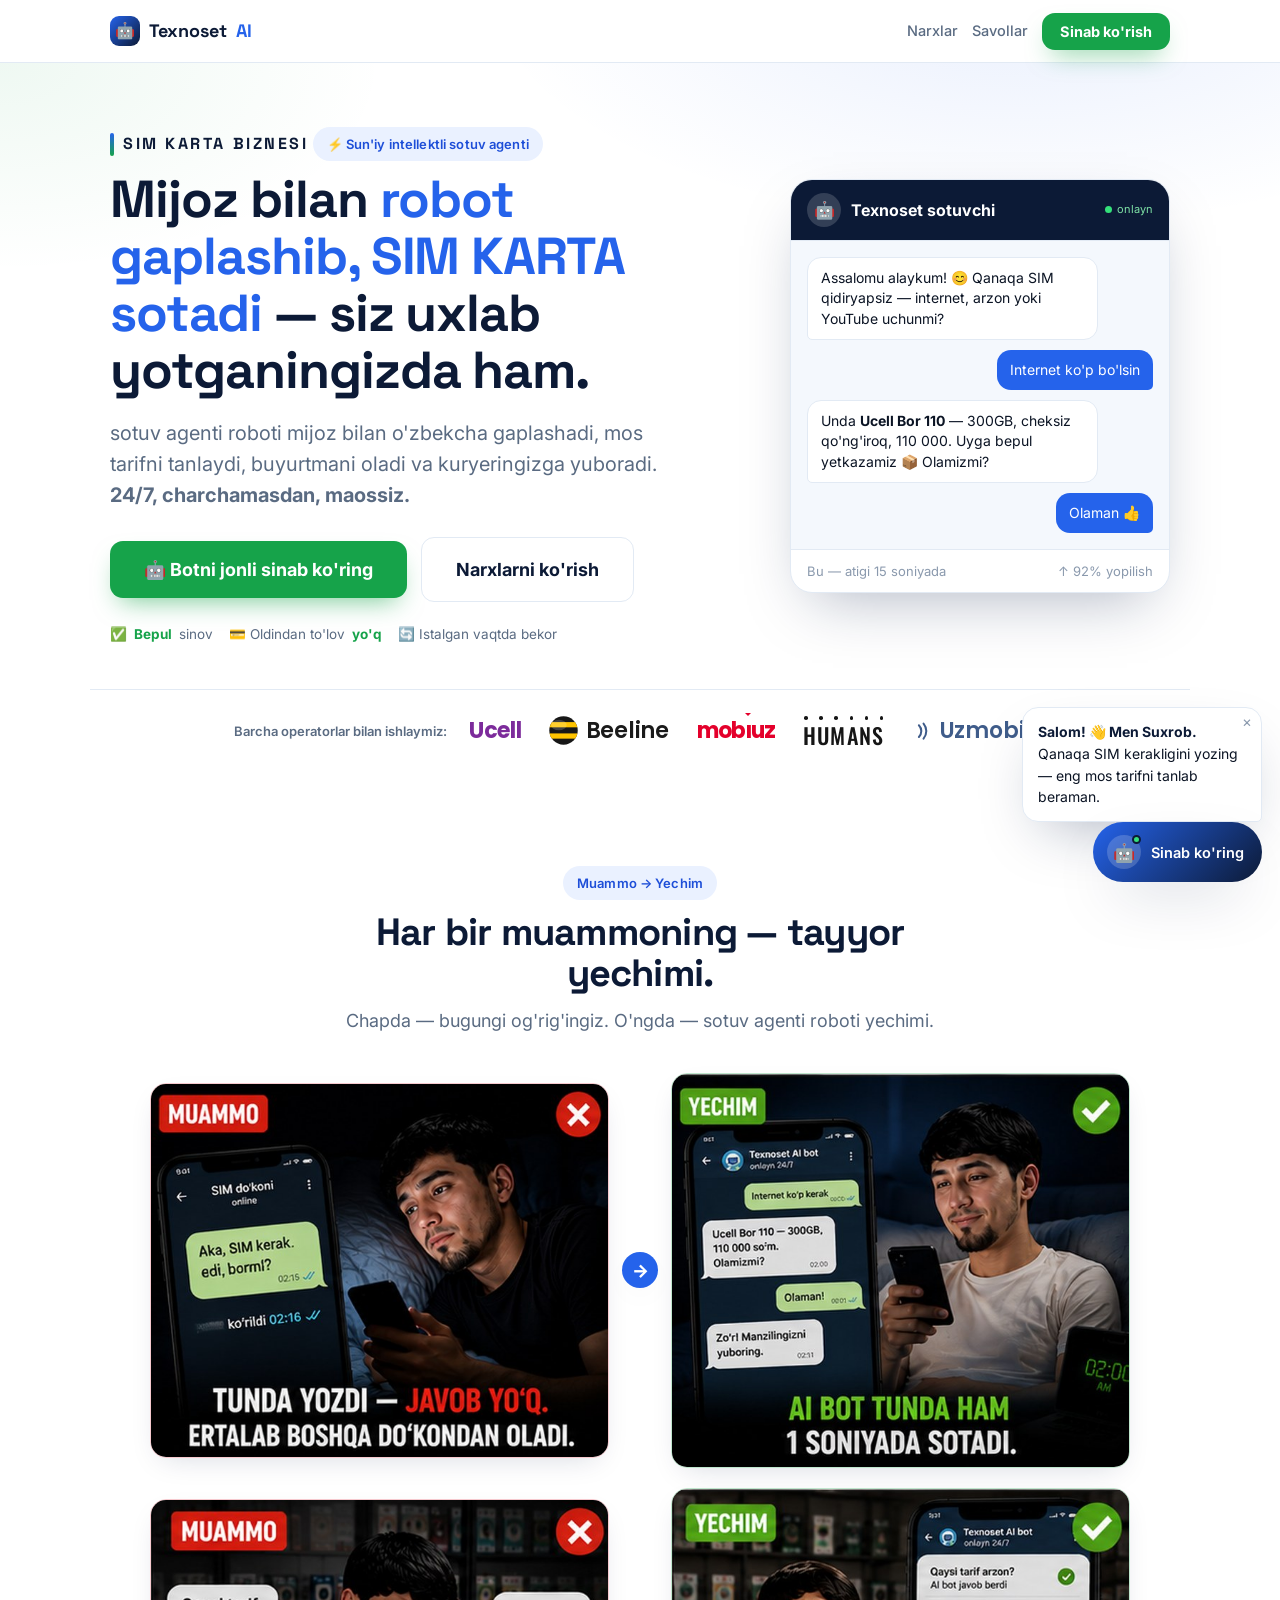
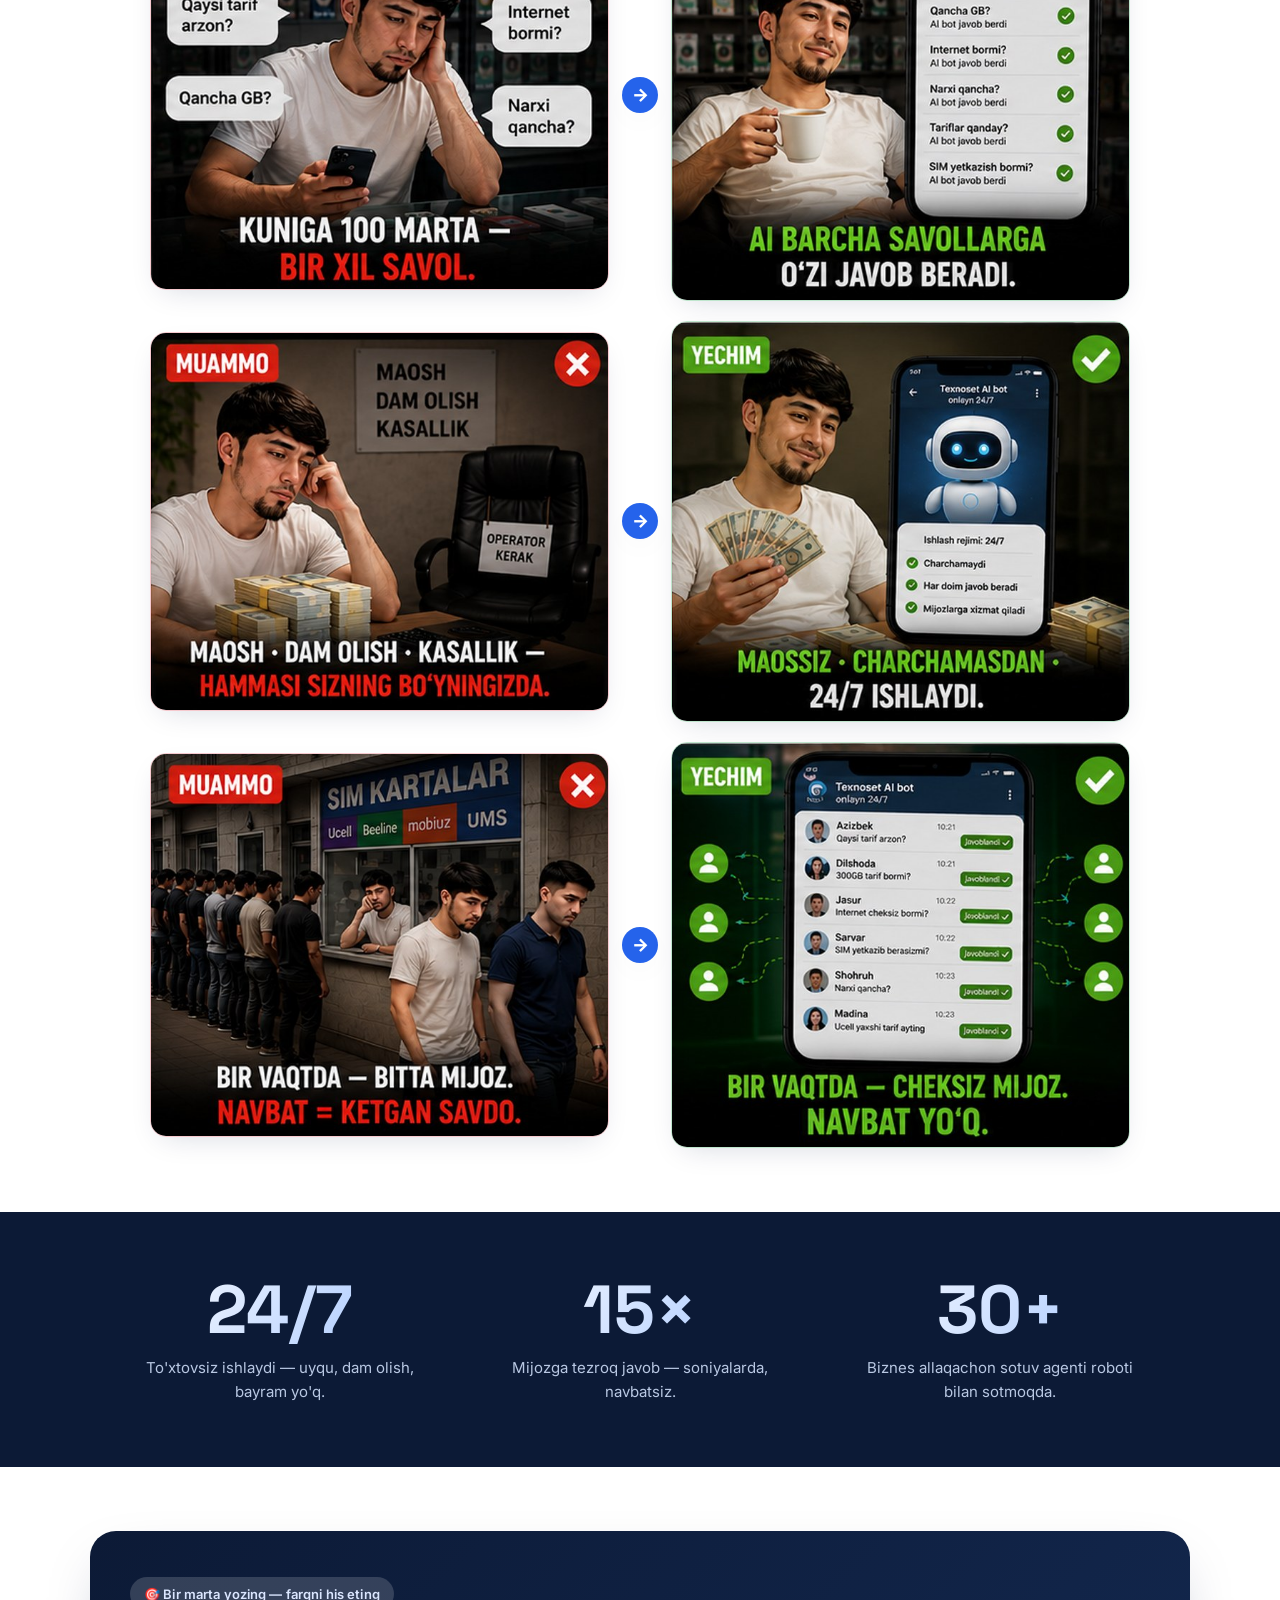
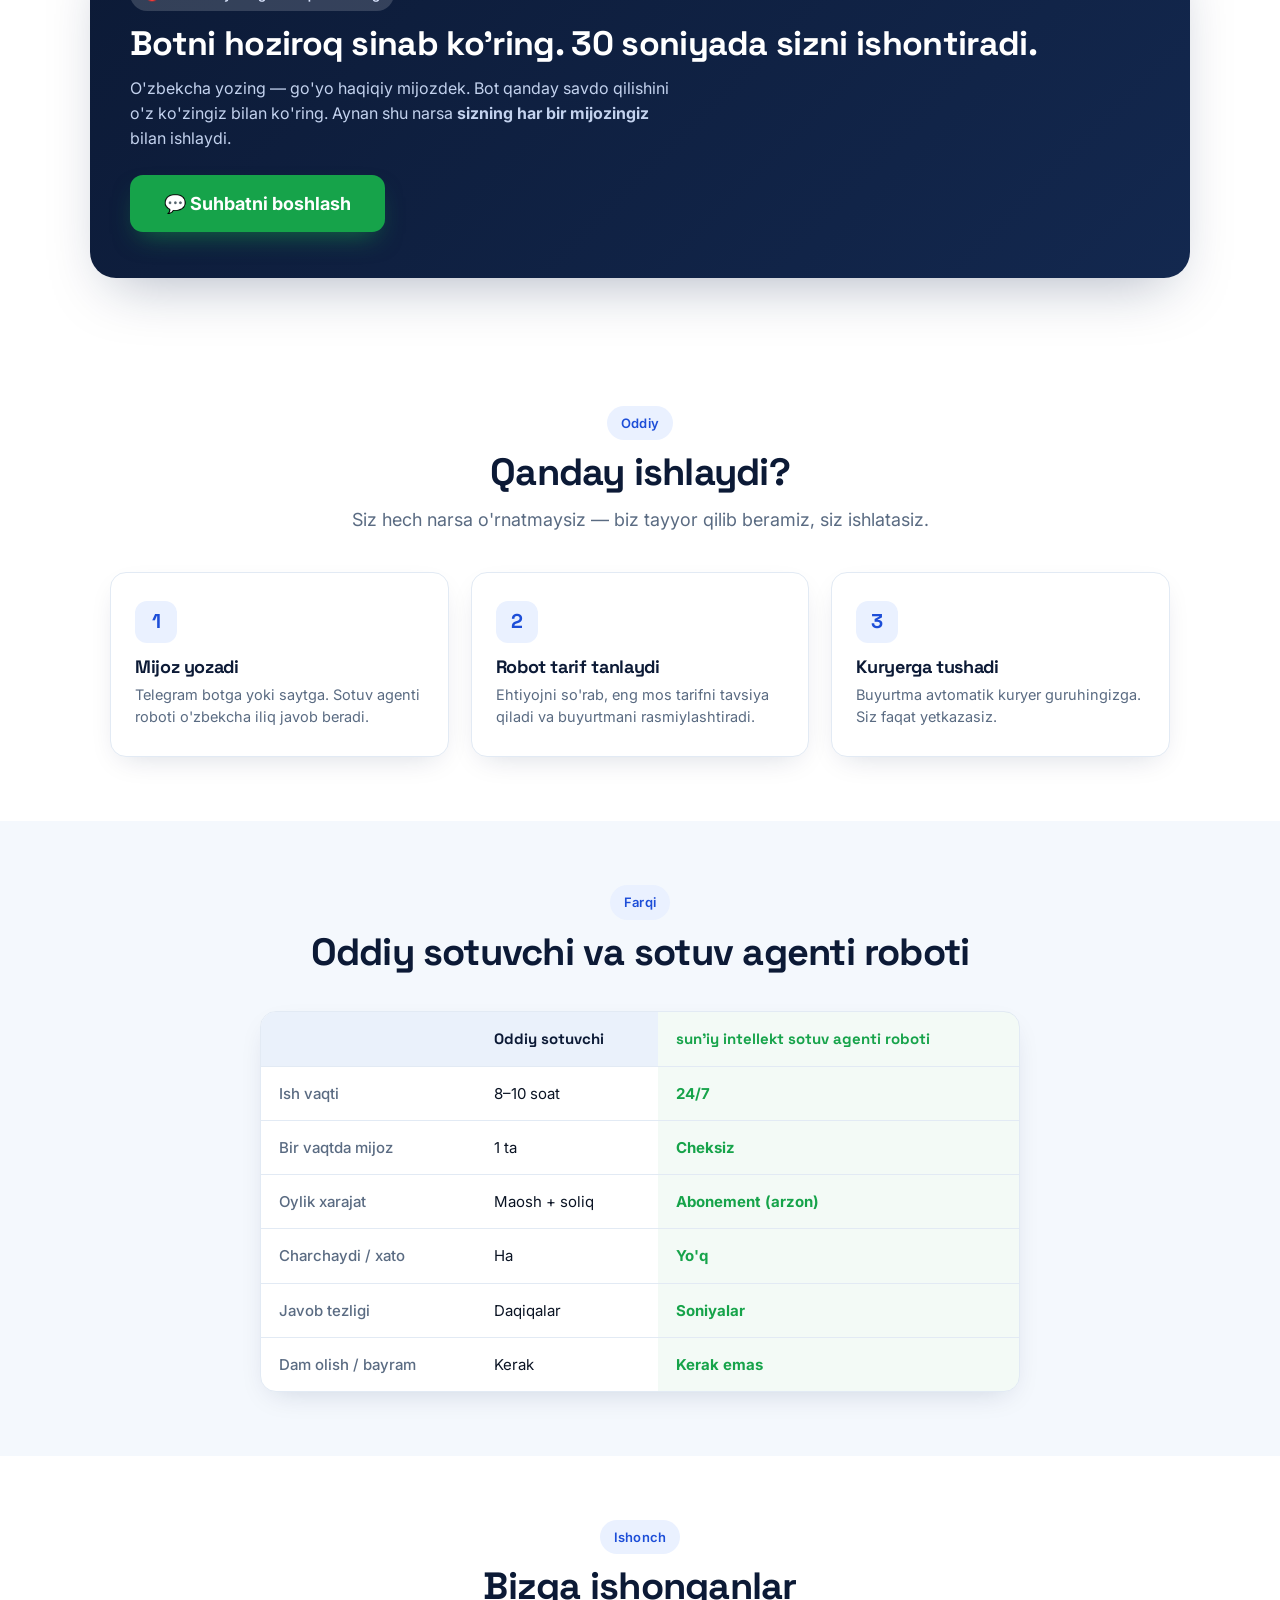
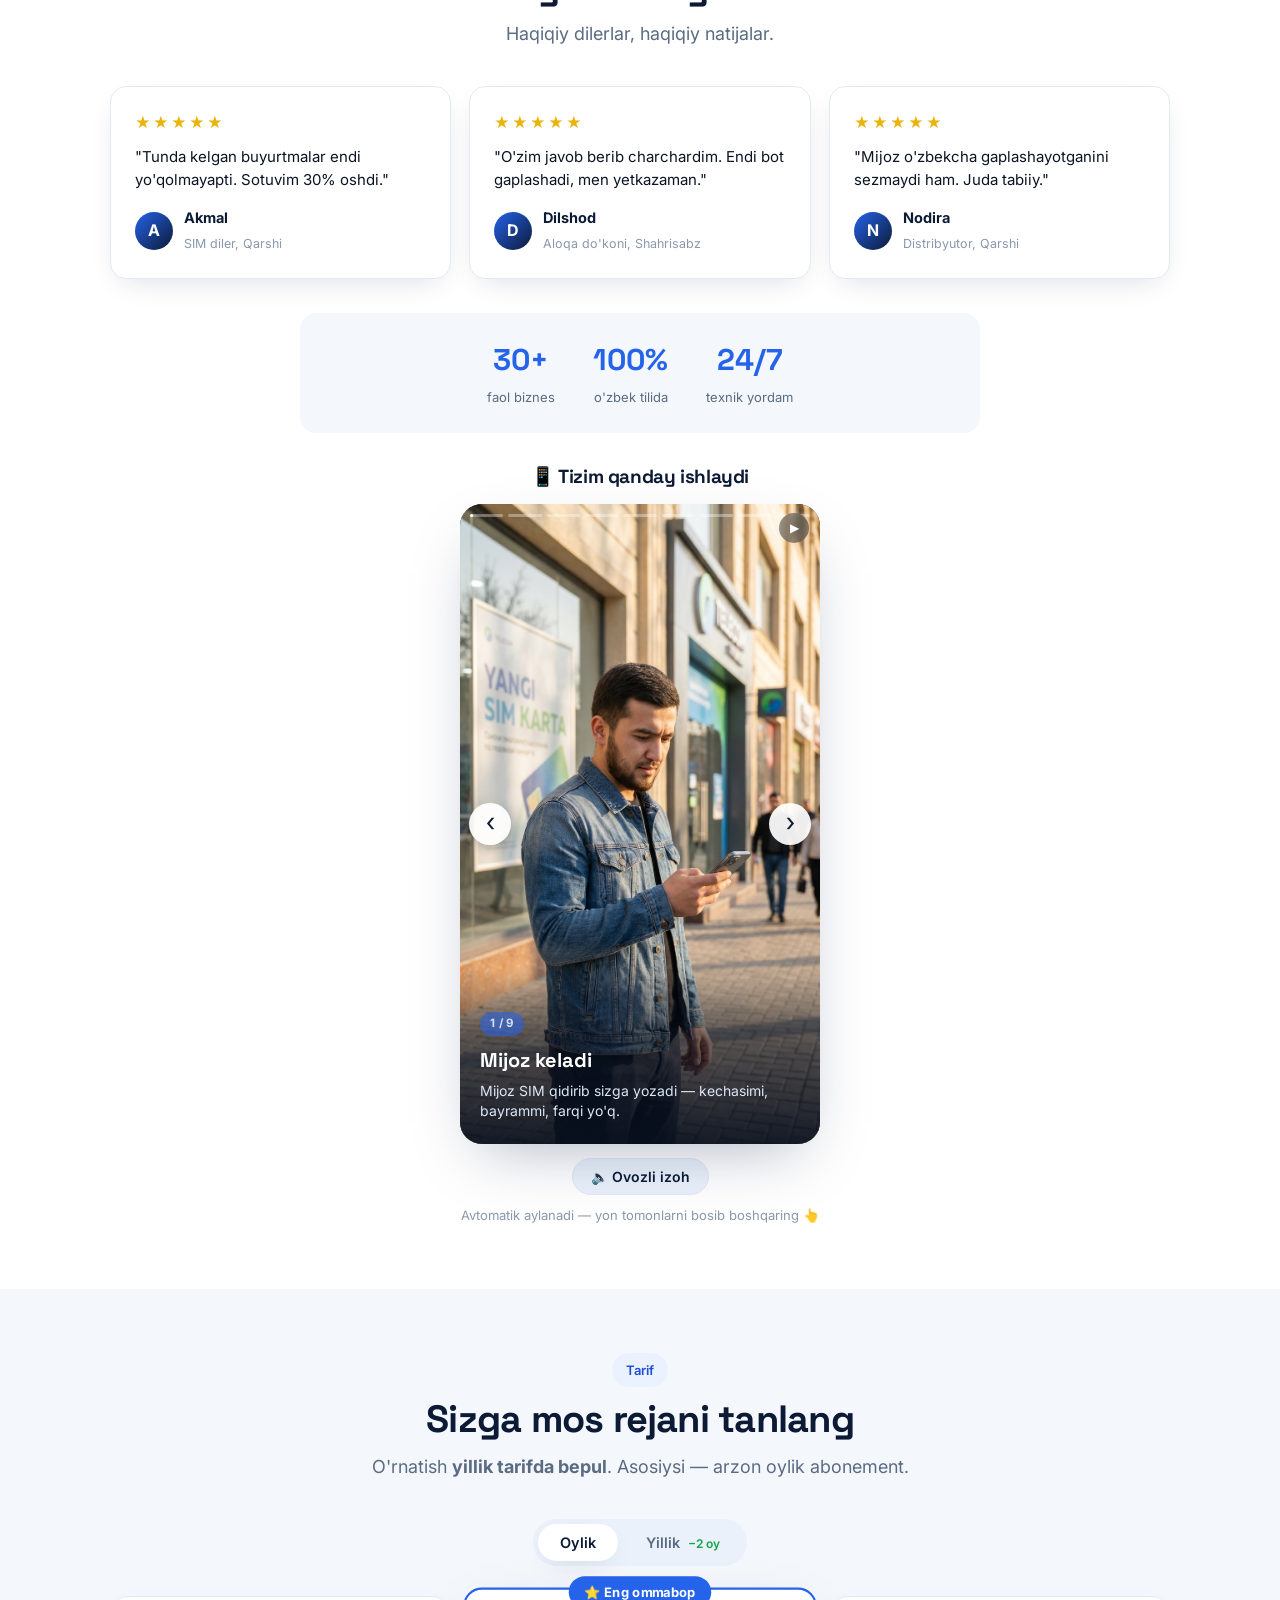
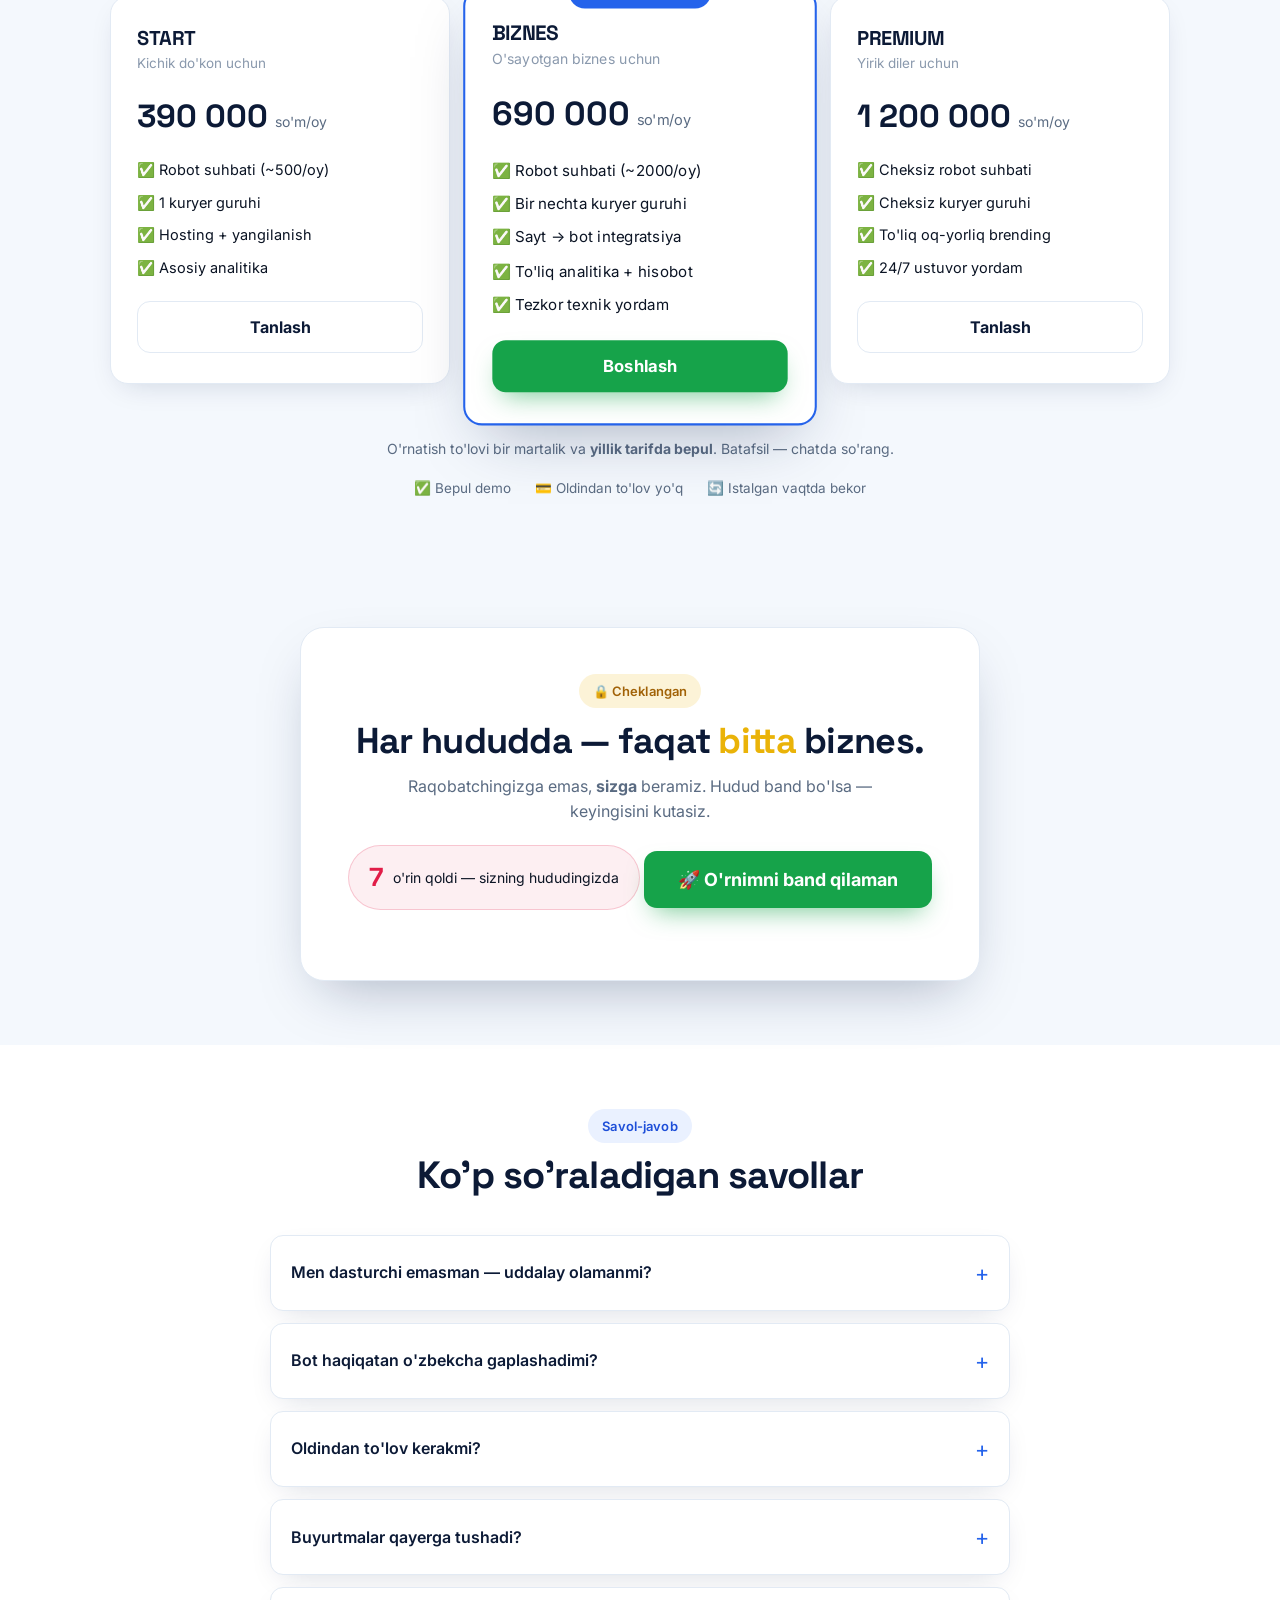
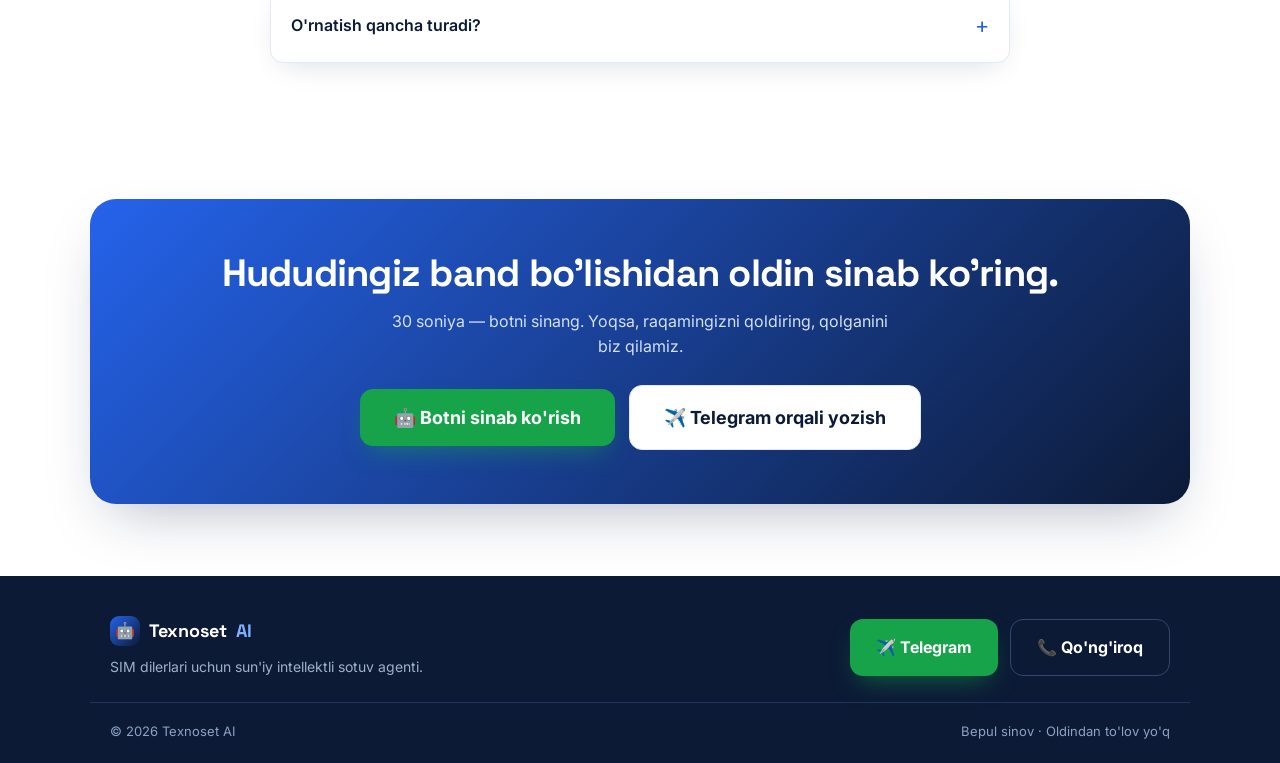
==== index.html @ 274906ce "Pages: hero SIM -> SIM KARTA" ====
<!DOCTYPE html>
<html lang="uz">
<head>
<meta charset="UTF-8">
<meta name="viewport" content="width=device-width, initial-scale=1, viewport-fit=cover">
<title>Sun'iy intellektli sotuv agenti — SIM biznesingiz o'zi sotsin | Texnoset</title>
<meta name="description" content="SIM-karta dilerlari uchun sun'iy intellekt sotuv agenti roboti: mijoz bilan o'zbekcha gaplashadi, tarif tanlaydi, buyurtma oladi va kuryerga yuboradi. 24/7, maossiz. Bepul sinab ko'ring.">
<link rel="canonical" href="https://developuzb.github.io/simcardbot/">
<meta name="theme-color" content="#0c1a36">

<!-- Open Graph (Telegram/ijtimoiy tarmoq preview) -->
<meta property="og:type" content="website">
<meta property="og:locale" content="uz_UZ">
<meta property="og:site_name" content="Texnoset AI">
<meta property="og:title" content="SIM biznesingiz o'zi sotsin — sun'iy intellektli sotuv agenti">
<meta property="og:description" content="Sotuv agenti roboti mijoz bilan o'zbekcha gaplashadi, tarif tanlaydi, buyurtma oladi. 24/7, maossiz. Bepul sinab ko'ring.">
<meta property="og:url" content="https://developuzb.github.io/simcardbot/">
<meta property="og:image" content="https://developuzb.github.io/simcardbot/assets/og.jpg">
<meta property="og:image:width" content="1200">
<meta property="og:image:height" content="630">
<meta name="twitter:card" content="summary_large_image">
<meta name="twitter:title" content="SIM biznesingiz o'zi sotsin — sun'iy intellekt sotuv agenti roboti">
<meta name="twitter:description" content="24/7 mijoz bilan gaplashadi, tarif tanlaydi, buyurtma oladi. Bepul sinab ko'ring.">
<meta name="twitter:image" content="https://developuzb.github.io/simcardbot/assets/og.jpg">

<link rel="icon" href="assets/favicon.svg" type="image/svg+xml">
<link rel="preconnect" href="https://fonts.googleapis.com">
<link rel="preconnect" href="https://fonts.gstatic.com" crossorigin>
<link href="https://fonts.googleapis.com/css2?family=Inter:wght@400;500;600;700&family=Space+Grotesk:wght@600;700&family=Poppins:wght@600;700&family=Oswald:wght@500&display=swap" rel="stylesheet">

<!-- KRITIK CSS (inline — birinchi ekran tez chiqishi uchun) -->
<style>
  :root{
    --bg:#fff; --ink:#0b1424; --navy:#0c1a36; --navy2:#13284f; --mut:#5a6b82; --dim:#8a99ad;
    --soft:#f4f8fd; --soft2:#eaf1fb; --line:#e2eaf4;
    --blue:#2563eb; --blueD:#1d4ed8; --blueL:#eaf1ff;
    --green:#16a34a; --greenD:#12863d;
    --gold:#eab308; --red:#e11d48;
    --rad:16px; --sh:0 10px 30px -12px rgba(12,30,70,.18); --sh2:0 24px 60px -22px rgba(12,30,70,.34);
    --wrap:1100px;
  }
  *{margin:0;padding:0;box-sizing:border-box}
  html{scroll-behavior:smooth}
  body{font-family:Inter,-apple-system,"Segoe UI",Roboto,sans-serif;color:var(--ink);background:var(--bg);
    line-height:1.55;-webkit-font-smoothing:antialiased;overflow-x:hidden}
  h1,h2,h3{font-family:"Space Grotesk",Inter,sans-serif;letter-spacing:-.02em;line-height:1.1}
  a{color:inherit;text-decoration:none}
  img{max-width:100%;display:block}
  .wrap{max-width:var(--wrap);margin:0 auto;padding:0 20px}
  .btn{display:inline-flex;align-items:center;justify-content:center;gap:9px;font-family:inherit;font-weight:700;
    border:none;border-radius:13px;cursor:pointer;text-align:center;transition:transform .15s,box-shadow .15s,background .15s;
    font-size:16px;padding:15px 26px}
  .btn:focus-visible{outline:3px solid var(--blue);outline-offset:2px}
  .btn-cta{background:var(--green);color:#fff;box-shadow:0 12px 26px -10px rgba(22,163,74,.6)}
  .btn-cta:hover{background:var(--greenD);transform:translateY(-2px)}
  .btn-lg{padding:18px 34px;font-size:18px}
  .btn-ghost{background:#fff;color:var(--navy);border:1.5px solid var(--line)}
  .btn-ghost:hover{border-color:var(--blue);color:var(--blue)}
  .eyebrow{display:inline-flex;align-items:center;gap:8px;font-size:13px;font-weight:600;color:var(--blueD);
    background:var(--blueL);padding:7px 14px;border-radius:999px;letter-spacing:.01em}

  /* Header */
  .hdr{position:sticky;top:0;z-index:50;background:rgba(255,255,255,.86);backdrop-filter:blur(12px);
    border-bottom:1px solid var(--line)}
  .hdr .wrap{display:flex;align-items:center;justify-content:space-between;height:62px}
  .logo{display:flex;align-items:center;gap:9px;font-family:"Space Grotesk";font-weight:700;font-size:18px;color:var(--navy)}
  .logo .dot{width:30px;height:30px;border-radius:9px;background:linear-gradient(135deg,var(--blue),var(--navy));
    display:grid;place-items:center;color:#fff;font-size:16px}
  .hdr .btn{padding:10px 18px;font-size:14.5px}
  .hdr-cta-wrap{display:flex;align-items:center;gap:14px}
  .hdr a.nav{font-size:14.5px;color:var(--mut);font-weight:500}
  .hdr a.nav:hover{color:var(--ink)}

  /* Hero */
  .hero{position:relative;padding:64px 0 56px;background:
    radial-gradient(900px 400px at 80% -10%,rgba(37,99,235,.10),transparent 60%),
    radial-gradient(700px 380px at 0% 0%,rgba(22,163,74,.07),transparent 55%)}
  .hero-grid{display:grid;grid-template-columns:1.1fr .9fr;gap:48px;align-items:center}
  .hero h1{font-size:clamp(30px,5vw,52px);font-weight:700;color:var(--navy)}
  .hero h1 .hl{color:var(--blue)}
  .hero .lead{font-size:clamp(16px,2.2vw,20px);color:var(--mut);margin:18px 0 26px;max-width:560px}
  .hero-cta{display:flex;flex-wrap:wrap;gap:14px;align-items:center}
  .trust-row{display:flex;flex-wrap:wrap;gap:16px;margin-top:22px;color:var(--mut);font-size:13.5px}
  .trust-row span{display:inline-flex;align-items:center;gap:7px}
  .trust-row b{color:var(--green)}
  /* Hero chat-mockup */
  .mock{background:#fff;border:1px solid var(--line);border-radius:22px;box-shadow:var(--sh2);overflow:hidden;max-width:380px;margin-left:auto}
  .mock-top{display:flex;align-items:center;gap:10px;padding:13px 16px;border-bottom:1px solid var(--line);background:var(--navy);color:#fff}
  .mock-top .av{width:34px;height:34px;border-radius:50%;background:rgba(255,255,255,.16);display:grid;place-items:center;font-size:17px}
  .mock-top .live{margin-left:auto;font-size:11px;color:#7ee2a6;display:flex;align-items:center;gap:5px}
  .mock-top .live i{width:7px;height:7px;border-radius:50%;background:#34e07a;display:inline-block}
  .mock-body{padding:16px;display:flex;flex-direction:column;gap:10px;background:var(--soft)}
  .mb{max-width:84%;padding:10px 13px;border-radius:14px;font-size:14px;line-height:1.45}
  .mb.b{background:#fff;border:1px solid var(--line);border-bottom-left-radius:5px}
  .mb.u{background:var(--blue);color:#fff;align-self:flex-end;border-bottom-right-radius:5px}
  .mock-foot{padding:11px 16px;border-top:1px solid var(--line);display:flex;align-items:center;justify-content:space-between;font-size:13px;color:var(--dim)}

  @media(max-width:860px){
    .hero{padding:40px 0 36px}
    .hero-grid{grid-template-columns:1fr;gap:34px}
    .mock{margin:0 auto;max-width:340px}
    .hdr a.nav{display:none}
  }
</style>
<link rel="stylesheet" href="css/styles.css?v=5">
</head>
<body>

<!-- ============ HEADER ============ -->
<header class="hdr">
  <div class="wrap">
    <a class="logo" href="#top"><span class="dot">🤖</span> Texnoset <span style="color:var(--blue)">AI</span></a>
    <div class="hdr-cta-wrap">
      <a class="nav" href="#narx">Narxlar</a>
      <a class="nav" href="#faq">Savollar</a>
      <button class="btn btn-cta" data-openchat aria-label="Jonli botni ochish">Sinab ko'rish</button>
    </div>
  </div>
</header>

<!-- ============ HERO ============ -->
<section class="hero" id="top">
  <div class="wrap hero-grid">
    <div>
      <span class="kicker">SIM KARTA BIZNESI</span>
      <span class="eyebrow">⚡ Sun'iy intellektli sotuv agenti</span>
      <h1>Mijoz bilan <span class="hl">robot gaplashib, SIM KARTA sotadi</span> — siz uxlab yotganingizda ham.</h1>
      <p class="lead">sotuv agenti roboti mijoz bilan o'zbekcha gaplashadi, mos tarifni tanlaydi, buyurtmani oladi va kuryeringizga yuboradi. <b>24/7, charchamasdan, maossiz.</b></p>
      <div class="hero-cta">
        <button class="btn btn-cta btn-lg" data-openchat aria-label="Botni jonli sinab ko'rish">🤖 Botni jonli sinab ko'ring</button>
        <a class="btn btn-ghost btn-lg" href="#narx">Narxlarni ko'rish</a>
      </div>
      <div class="trust-row">
        <span>✅ <b>Bepul</b> sinov</span>
        <span>💳 Oldindan to'lov <b>yo'q</b></span>
        <span>🔄 Istalgan vaqtda bekor</span>
      </div>
    </div>
    <div class="mock" aria-hidden="true">
      <div class="mock-top"><span class="av">🤖</span> <b>Texnoset sotuvchi</b> <span class="live"><i></i> onlayn</span></div>
      <div class="mock-body">
        <div class="mb b">Assalomu alaykum! 😊 Qanaqa SIM qidiryapsiz — internet, arzon yoki YouTube uchunmi?</div>
        <div class="mb u">Internet ko'p bo'lsin</div>
        <div class="mb b">Unda <b>Ucell Bor 110</b> — 300GB, cheksiz qo'ng'iroq, 110 000. Uyga bepul yetkazamiz 📦 Olamizmi?</div>
        <div class="mb u">Olaman 👍</div>
      </div>
      <div class="mock-foot"><span>Bu — atigi 15 soniyada</span><span>↑ 92% yopilish</span></div>
    </div>
  </div>
  <div class="wrap op-strip">
    <span class="op-strip-label">Barcha operatorlar bilan ishlaymiz:</span>
    <div class="op-logos" id="opLogos"></div>
  </div>
  <script>
  /* Operator brend-logolari — sim.texnoset.uz dagi brand() dan aynan, avto-generatsiya */
  (function(){
    var _blid=0;
    function brand(name,fs){
      var P="'Poppins',system-ui,sans-serif";
      if(name==="Mobiuz"){return '<span style="display:inline-flex;align-items:baseline;font-family:'+P+';font-weight:700;font-size:'+fs+'px;color:#E4002B;letter-spacing:-0.045em;line-height:1;">mob<span style="position:relative;display:inline-block;">ı<span style="position:absolute;left:50%;top:-0.30em;transform:translateX(-50%);width:0;height:0;border-left:'+(fs*0.14)+'px solid transparent;border-right:'+(fs*0.14)+'px solid transparent;border-top:'+(fs*0.18)+'px solid #E4002B;"></span></span>uz</span>';}
      if(name==="Ucell"){return '<span style="font-family:'+P+';font-weight:700;font-size:'+fs+'px;color:#7C2B9B;letter-spacing:-0.02em;line-height:1;">Ucell</span>';}
      if(name==="Beeline"){var d=fs*1.32,uid="bl"+(++_blid);return '<span style="display:inline-flex;align-items:center;gap:'+(fs*0.34)+'px;line-height:1;"><svg width="'+d+'" height="'+d+'" viewBox="0 0 100 100" style="display:block;flex-shrink:0;"><defs><clipPath id="'+uid+'"><circle cx="50" cy="50" r="49"/></clipPath></defs><g clip-path="url(#'+uid+')"><rect x="0" y="0" width="100" height="100" fill="#171717"/><rect x="0" y="21" width="100" height="18" fill="#FFC400"/><rect x="0" y="60" width="100" height="18" fill="#FFC400"/><ellipse cx="34" cy="31" rx="27" ry="18" fill="#ffffff" opacity="0.18"/></g></svg><span style="font-family:'+P+';font-weight:600;font-size:'+fs+'px;color:#1A1A1A;letter-spacing:-0.012em;">Beeline</span></span>';}
      if(name==="Humans"){var dot=fs*0.165,dots="";for(var i=0;i<6;i++)dots+='<span style="width:'+dot+'px;height:'+dot+'px;border-radius:50%;background:#161616;"></span>';return '<span style="display:inline-flex;flex-direction:column;align-items:stretch;line-height:1;"><span style="display:flex;justify-content:space-between;padding:0 '+(fs*0.07)+'px;margin-bottom:'+(fs*0.16)+'px;">'+dots+'</span><span style="font-family:\'Oswald\',system-ui,sans-serif;font-weight:500;font-size:'+fs+'px;color:#161616;letter-spacing:0.06em;text-transform:uppercase;">Humans</span></span>';}
      var wd=fs*0.92;return '<span style="display:inline-flex;align-items:center;gap:'+(fs*0.3)+'px;line-height:1;"><svg width="'+wd+'" height="'+wd+'" viewBox="0 0 24 24" fill="none" stroke="#3F5C8A" stroke-width="2.4" stroke-linecap="round" style="display:block;flex-shrink:0;"><path d="M7 5a10 10 0 0 1 0 14"/><path d="M12.5 3a14 14 0 0 1 0 18"/></svg><span style="font-family:'+P+';font-weight:600;font-size:'+fs+'px;color:#3F5C8A;letter-spacing:-0.005em;">Uzmobile</span></span>';
    }
    var el=document.getElementById("opLogos");
    if(el){var ops=["Ucell","Beeline","Mobiuz","Humans","Uzmobile"],h="";for(var i=0;i<ops.length;i++)h+='<span class="op-logo">'+brand(ops[i],22)+'</span>';el.innerHTML=h;}
  })();
  </script>
</section>

<!-- ============ OG'RIQ NUQTALARI ============ -->
<section class="sec" id="muammo">
  <div class="wrap">
    <div class="sec-head reveal">
      <span class="eyebrow">Muammo → Yechim</span>
      <h2>Har bir muammoning — tayyor yechimi.</h2>
      <p class="sub">Chapda — bugungi og'rig'ingiz. O'ngda — sotuv agenti roboti yechimi.</p>
    </div>
    <div class="ps-grid">
      <div class="ps-row reveal">
        <figure class="ps-card bad"><div class="ps-img"><img src="assets/pain-1.jpg?v=4" alt="Tunda yozgan mijoz javobsiz qoladi" loading="lazy"></div></figure>
        <div class="ps-arrow" aria-hidden="true">→</div>
        <figure class="ps-card good"><div class="ps-img"><img src="assets/sol-1.jpg?v=3" alt="Sotuv agenti roboti tunda ham 1 soniyada sotadi" loading="lazy"></div></figure>
      </div>
      <div class="ps-row reveal">
        <figure class="ps-card bad"><div class="ps-img"><img src="assets/pain-2.jpg?v=4" alt="Bir xil savollardan charchagan sotuvchi" loading="lazy"></div></figure>
        <div class="ps-arrow" aria-hidden="true">→</div>
        <figure class="ps-card good"><div class="ps-img"><img src="assets/sol-2.jpg?v=3" alt="Sotuv agenti roboti barcha savollarga javob beradi" loading="lazy"></div></figure>
      </div>
      <div class="ps-row reveal">
        <figure class="ps-card bad"><div class="ps-img"><img src="assets/pain-3.jpg?v=4" alt="Operator xarajati: maosh, dam olish, kasallik" loading="lazy"></div></figure>
        <div class="ps-arrow" aria-hidden="true">→</div>
        <figure class="ps-card good"><div class="ps-img"><img src="assets/sol-3.jpg?v=3" alt="Sotuv agenti roboti maossiz 24/7 ishlaydi" loading="lazy"></div></figure>
      </div>
      <div class="ps-row reveal">
        <figure class="ps-card bad"><div class="ps-img"><img src="assets/pain-4.jpg?v=4" alt="Uzun navbat, ketgan savdo" loading="lazy"></div></figure>
        <div class="ps-arrow" aria-hidden="true">→</div>
        <figure class="ps-card good"><div class="ps-img"><img src="assets/sol-4.jpg?v=3" alt="Sotuv agenti roboti cheksiz mijozga xizmat qiladi" loading="lazy"></div></figure>
      </div>
    </div>
  </div>
</section>

<!-- ============ UCHTA RAQAM ============ -->
<section class="sec stats-sec">
  <div class="wrap stats-grid">
    <div class="stat reveal"><div class="num" data-count="24" data-suffix="/7">24/7</div><p>To'xtovsiz ishlaydi — uyqu, dam olish, bayram yo'q.</p></div>
    <div class="stat reveal"><div class="num" data-count="15" data-suffix="×">15×</div><p>Mijozga tezroq javob — soniyalarda, navbatsiz.</p></div>
    <div class="stat reveal"><div class="num" data-count="30" data-suffix="+">30+</div><p>Biznes allaqachon sotuv agenti roboti bilan sotmoqda.</p></div>
  </div>
</section>

<!-- ============ JONLI DEMO (ASOSIY ILMOQ) ============ -->
<section class="sec demo-sec" id="demo">
  <div class="wrap demo-card reveal">
    <div>
      <span class="eyebrow" style="background:rgba(255,255,255,.16);color:#dbe6ff">🎯 Bir marta yozing — farqni his eting</span>
      <h2 style="color:#fff;margin-top:14px">Botni hoziroq sinab ko'ring. 30 soniyada sizni ishontiradi.</h2>
      <p style="color:#c3d2ee;margin:14px 0 24px;max-width:540px">O'zbekcha yozing — go'yo haqiqiy mijozdek. Bot qanday savdo qilishini o'z ko'zingiz bilan ko'ring. Aynan shu narsa <b>sizning har bir mijozingiz</b> bilan ishlaydi.</p>
      <button class="btn btn-cta btn-lg" data-openchat aria-label="Bot bilan suhbatni boshlash">💬 Suhbatni boshlash</button>
    </div>
  </div>
</section>

<!-- ============ QANDAY ISHLAYDI ============ -->
<section class="sec" id="qanday">
  <div class="wrap">
    <div class="sec-head reveal"><span class="eyebrow">Oddiy</span><h2>Qanday ishlaydi?</h2><p class="sub">Siz hech narsa o'rnatmaysiz — biz tayyor qilib beramiz, siz ishlatasiz.</p></div>
    <div class="steps">
      <div class="step reveal"><div class="step-n">1</div><h3>Mijoz yozadi</h3><p>Telegram botga yoki saytga. Sotuv agenti roboti o'zbekcha iliq javob beradi.</p></div>
      <div class="step reveal"><div class="step-n">2</div><h3>Robot tarif tanlaydi</h3><p>Ehtiyojni so'rab, eng mos tarifni tavsiya qiladi va buyurtmani rasmiylashtiradi.</p></div>
      <div class="step reveal"><div class="step-n">3</div><h3>Kuryerga tushadi</h3><p>Buyurtma avtomatik kuryer guruhingizga. Siz faqat yetkazasiz.</p></div>
    </div>
  </div>
</section>

<!-- ============ TAQQOSLASH ============ -->
<section class="sec soft-sec" id="taqqoslash">
  <div class="wrap">
    <div class="sec-head reveal"><span class="eyebrow">Farqi</span><h2>Oddiy sotuvchi va sotuv agenti roboti</h2></div>
    <div class="cmp reveal">
      <table>
        <thead><tr><th>&nbsp;</th><th>Oddiy sotuvchi</th><th class="hl-col">sun'iy intellekt sotuv agenti roboti</th></tr></thead>
        <tbody>
          <tr><td>Ish vaqti</td><td>8–10 soat</td><td class="hl-col">24/7</td></tr>
          <tr><td>Bir vaqtda mijoz</td><td>1 ta</td><td class="hl-col">Cheksiz</td></tr>
          <tr><td>Oylik xarajat</td><td>Maosh + soliq</td><td class="hl-col">Abonement (arzon)</td></tr>
          <tr><td>Charchaydi / xato</td><td>Ha</td><td class="hl-col">Yo'q</td></tr>
          <tr><td>Javob tezligi</td><td>Daqiqalar</td><td class="hl-col">Soniyalar</td></tr>
          <tr><td>Dam olish / bayram</td><td>Kerak</td><td class="hl-col">Kerak emas</td></tr>
        </tbody>
      </table>
    </div>
  </div>
</section>

<!-- ============ IJTIMOIY ISBOT ============ -->
<section class="sec" id="isbot">
  <div class="wrap">
    <div class="sec-head reveal"><span class="eyebrow">Ishonch</span><h2>Bizga ishonganlar</h2><p class="sub">Haqiqiy dilerlar, haqiqiy natijalar.</p></div>
    <div class="rev-grid">
      <figure class="rev reveal"><div class="stars">★★★★★</div><blockquote>"Tunda kelgan buyurtmalar endi yo'qolmayapti. Sotuvim 30% oshdi."</blockquote><figcaption><span class="ava">A</span><div><b>Akmal</b><small>SIM diler, Qarshi</small></div></figcaption></figure>
      <figure class="rev reveal"><div class="stars">★★★★★</div><blockquote>"O'zim javob berib charchardim. Endi bot gaplashadi, men yetkazaman."</blockquote><figcaption><span class="ava">D</span><div><b>Dilshod</b><small>Aloqa do'koni, Shahrisabz</small></div></figcaption></figure>
      <figure class="rev reveal"><div class="stars">★★★★★</div><blockquote>"Mijoz o'zbekcha gaplashayotganini sezmaydi ham. Juda tabiiy."</blockquote><figcaption><span class="ava">N</span><div><b>Nodira</b><small>Distribyutor, Qarshi</small></div></figcaption></figure>
    </div>
    <div class="proof-bar reveal">
      <div><b data-count="30" data-suffix="+">30+</b><span>faol biznes</span></div>
      <div><b data-count="100" data-suffix="%">100%</b><span>o'zbek tilida</span></div>
      <div><b>24/7</b><span>texnik yordam</span></div>
    </div>
    <div class="stories-block reveal">
      <h3 class="stories-title">📱 Tizim qanday ishlaydi</h3>
      <div class="stories" id="stories" role="group" aria-label="Tizim qanday ishlaydi — avtomatik slayd" tabindex="0">
        <div class="st-bars" id="stBars" aria-hidden="true"></div>
        <div class="st-slides" id="stSlides"></div>
        <div class="st-cap" id="stCap" aria-live="polite"></div>
        <button class="st-nav prev" id="stPrev" type="button" aria-label="Oldingi slayd"></button>
        <button class="st-nav next" id="stNext" type="button" aria-label="Keyingi slayd"></button>
        <button class="st-arrow prev" id="stArrowPrev" type="button" aria-label="Oldingi">‹</button>
        <button class="st-arrow next" id="stArrowNext" type="button" aria-label="Keyingi">›</button>
        <button class="st-pp" id="stPP" type="button" aria-label="To'xtatish yoki davom ettirish">⏸</button>
      </div>
      <button class="st-listen" id="stSound" type="button" aria-label="Ovozli izohni yoqish">🔈 Ovozli izoh</button>
      <p class="stories-hint">Avtomatik aylanadi — yon tomonlarni bosib boshqaring 👆</p>
    </div>
  </div>
</section>

<!-- ============ NARX ============ -->
<section class="sec soft-sec" id="narx">
  <div class="wrap">
    <div class="sec-head reveal"><span class="eyebrow">Tarif</span><h2>Sizga mos rejani tanlang</h2><p class="sub">O'rnatish <b>yillik tarifda bepul</b>. Asosiysi — arzon oylik abonement.</p></div>
    <div class="toggle reveal" role="tablist" aria-label="To'lov davri">
      <button class="tg active" data-period="month" role="tab" aria-selected="true">Oylik</button>
      <button class="tg" data-period="year" role="tab" aria-selected="false">Yillik <span class="save">−2 oy</span></button>
    </div>
    <div class="plans">
      <div class="plan reveal">
        <h3>START</h3><p class="p-sub">Kichik do'kon uchun</p>
        <div class="price"><span class="amt" data-month="390 000" data-year="325 000">390 000</span><span class="per">so'm/oy</span></div>
        <ul><li>✅ Robot suhbati (~500/oy)</li><li>✅ 1 kuryer guruhi</li><li>✅ Hosting + yangilanish</li><li>✅ Asosiy analitika</li></ul>
        <button class="btn btn-ghost" data-plan-order="start">Tanlash</button>
      </div>
      <div class="plan featured reveal">
        <div class="badge">⭐ Eng ommabop</div>
        <h3>BIZNES</h3><p class="p-sub">O'sayotgan biznes uchun</p>
        <div class="price"><span class="amt" data-month="690 000" data-year="575 000">690 000</span><span class="per">so'm/oy</span></div>
        <ul><li>✅ Robot suhbati (~2000/oy)</li><li>✅ Bir nechta kuryer guruhi</li><li>✅ Sayt → bot integratsiya</li><li>✅ To'liq analitika + hisobot</li><li>✅ Tezkor texnik yordam</li></ul>
        <button class="btn btn-cta" data-plan-order="biznes">Boshlash</button>
      </div>
      <div class="plan reveal">
        <h3>PREMIUM</h3><p class="p-sub">Yirik diler uchun</p>
        <div class="price"><span class="amt" data-month="1 200 000" data-year="1 000 000">1 200 000</span><span class="per">so'm/oy</span></div>
        <ul><li>✅ Cheksiz robot suhbati</li><li>✅ Cheksiz kuryer guruhi</li><li>✅ To'liq oq-yorliq brending</li><li>✅ 24/7 ustuvor yordam</li></ul>
        <button class="btn btn-ghost" data-plan-order="premium">Tanlash</button>
      </div>
    </div>
    <p class="setup-note reveal">O'rnatish to'lovi bir martalik va <b>yillik tarifda bepul</b>. Batafsil — chatda so'rang.</p>
    <div class="risk-bar reveal"><span>✅ Bepul demo</span><span>💳 Oldindan to'lov yo'q</span><span>🔄 Istalgan vaqtda bekor</span></div>
  </div>
</section>

<!-- ============ EKSKLYUZIVLIK / TANQISLIK ============ -->
<section class="sec excl-sec" id="eksklyuziv">
  <div class="wrap excl-card reveal">
    <span class="eyebrow" style="background:rgba(234,179,8,.16);color:#a16207">🔒 Cheklangan</span>
    <h2>Har hududda — faqat <span style="color:var(--gold)">bitta</span> biznes.</h2>
    <p>Raqobatchingizga emas, <b>sizga</b> beramiz. Hudud band bo'lsa — keyingisini kutasiz.</p>
    <div class="slots"><b id="slotN">7</b> <span>o'rin qoldi — sizning hududingizda</span></div>
    <button class="btn btn-cta btn-lg" data-openchat aria-label="O'rinni band qilish">🚀 O'rnimni band qilaman</button>
  </div>
</section>

<!-- ============ FAQ ============ -->
<section class="sec" id="faq">
  <div class="wrap" style="max-width:780px">
    <div class="sec-head reveal"><span class="eyebrow">Savol-javob</span><h2>Ko'p so'raladigan savollar</h2></div>
    <div class="faq-list">
      <details class="faq-i reveal"><summary>Men dasturchi emasman — uddalay olamanmi?</summary><p>Ha. Siz hech narsa o'rnatmaysiz. Biz botni to'liq sizning brendingiz ostida sozlab, ishga tushirib beramiz. Siz faqat buyurtmalarni qabul qilib, kuryer yuborasiz.</p></details>
      <details class="faq-i reveal"><summary>Bot haqiqatan o'zbekcha gaplashadimi?</summary><p>Ha, tabiiy o'zbek (va rus) tilida. Mijoz ko'pincha bot bilan gaplashayotganini sezmaydi ham. Yuqorida — jonli sinab ko'ring.</p></details>
      <details class="faq-i reveal"><summary>Oldindan to'lov kerakmi?</summary><p>Yo'q. Avval bepul sinab ko'rasiz, ishonch hosil qilasiz, keyin qaror qilasiz. Istalgan vaqtda bekor qilish mumkin.</p></details>
      <details class="faq-i reveal"><summary>Buyurtmalar qayerga tushadi?</summary><p>To'g'ridan-to'g'ri sizning Telegram kuryer guruhingizga — avtomatik. Admin panelidan telefondan boshqarasiz.</p></details>
      <details class="faq-i reveal"><summary>O'rnatish qancha turadi?</summary><p>Bir martalik o'rnatish bor, lekin yillik tarifni tanlasangiz — bepul. Aniq raqamni chatda yoki Telegramda aytamiz.</p></details>
    </div>
  </div>
</section>

<!-- ============ FINAL CTA ============ -->
<section class="sec final-sec">
  <div class="wrap final-card reveal">
    <h2>Hududingiz band bo'lishidan oldin sinab ko'ring.</h2>
    <p>30 soniya — botni sinang. Yoqsa, raqamingizni qoldiring, qolganini biz qilamiz.</p>
    <div class="hero-cta" style="justify-content:center">
      <button class="btn btn-cta btn-lg" data-openchat>🤖 Botni sinab ko'rish</button>
      <a class="btn btn-ghost btn-lg" id="tgFinal" href="https://t.me/+998770097171" data-tg>✈️ Telegram orqali yozish</a>
    </div>
  </div>
</section>

<!-- ============ FOOTER ============ -->
<footer class="ftr">
  <div class="wrap ftr-grid">
    <div><a class="logo" href="#top" style="color:#fff"><span class="dot">🤖</span> Texnoset <span style="color:#7fb0ff">AI</span></a>
      <p style="color:#9fb0c9;margin-top:10px;font-size:14px">SIM dilerlari uchun sun'iy intellektli sotuv agenti.</p></div>
    <div class="ftr-cta">
      <a class="btn btn-cta" id="tgFooter" href="https://t.me/+998770097171" data-tg>✈️ Telegram</a>
      <a class="btn btn-ghost" id="phoneFooter" href="tel:+998770097171" data-phone style="background:transparent;color:#fff;border-color:#33476b">📞 Qo'ng'iroq</a>
    </div>
  </div>
  <div class="wrap ftr-bot"><span>© 2026 Texnoset AI</span><span>Bepul sinov · Oldindan to'lov yo'q</span></div>
</footer>

<!-- ============ MOBIL STICKY CTA ============ -->
<div class="mob-cta" id="mobCta">
  <button class="btn btn-cta" data-openchat style="flex:1" aria-label="Botni sinab ko'rish">🤖 Botni sinab ko'rish</button>
</div>

<!-- ============ CHAT VIDJETI (chat.js to'ldiradi) ============ -->
<div id="chatRoot"></div>

<script src="js/config.js"></script>
<script src="js/analytics.js" defer></script>
<script src="js/chat.js?v=2" defer></script>
<script src="js/stories.js?v=2" defer></script>
<script src="js/main.js" defer></script>
</body>
</html>
---- css/styles.css ----
/* ============================================================
   styles.css — kritik bo'lmagan stillar (bo'limlar + chat vidjeti).
   Kritik CSS (header/hero) index.html ichida inline.
   ============================================================ */

/* --- Umumiy bo'lim --- */
.sec{padding:64px 0}
.soft-sec{background:var(--soft)}
.sec-head{max-width:680px;margin:0 auto 38px;text-align:center}
.sec-head h2{font-size:clamp(24px,3.6vw,38px);color:var(--navy);margin-top:12px}
.sec-head .sub{color:var(--mut);font-size:clamp(15px,2vw,18px);margin-top:12px}

/* --- Reveal animatsiya (JS qo'shadi .in) --- */
.reveal{opacity:0;transform:translateY(22px);transition:opacity .6s ease,transform .6s ease}
.reveal.in{opacity:1;transform:none}
@media(prefers-reduced-motion:reduce){.reveal{opacity:1;transform:none;transition:none}}

/* --- SIM KARTA BIZNESI kicker + operator logolari (hero) --- */
.kicker{display:inline-block;font-family:"Space Grotesk",Inter,sans-serif;font-weight:700;text-transform:uppercase;letter-spacing:.16em;font-size:clamp(13px,1.7vw,16px);color:var(--navy);margin-bottom:14px;padding-left:13px;position:relative}
.kicker::before{content:"";position:absolute;left:0;top:1px;bottom:1px;width:4px;border-radius:4px;background:linear-gradient(var(--blue),var(--green))}
.op-strip{display:flex;align-items:center;justify-content:center;gap:14px 22px;flex-wrap:wrap;margin-top:44px;padding-top:26px;border-top:1px solid var(--line)}
.op-strip-label{font-size:13px;color:var(--mut);font-weight:600}
.op-logos{display:flex;gap:16px 28px;flex-wrap:wrap;align-items:center;justify-content:center}
.op-logo{display:inline-flex;align-items:center}
@media(max-width:860px){.op-strip{margin-top:30px;gap:10px 16px}.op-chip{font-size:13.5px;padding:7px 13px}}

/* --- Og'riq nuqtalari --- */
.pain-grid{display:grid;grid-template-columns:repeat(4,1fr);gap:18px}
/* Muammo -> Yechim (qizil ✕ / yashil ✓) — Instagram-snimki rasmlar bilan */
.ps-grid{display:flex;flex-direction:column;gap:20px;max-width:980px;margin:0 auto}
.ps-row{display:grid;grid-template-columns:1fr 38px 1fr;gap:12px;align-items:center}
.ps-card{background:#fff;border-radius:16px;overflow:hidden;border:1.5px solid;display:flex;flex-direction:column;box-shadow:var(--sh)}
.ps-card.bad{border-color:#f6c9ce}
.ps-card.good{border-color:#bfe6cd}
.ps-tag{font-size:12.5px;font-weight:700;padding:9px 14px;display:flex;align-items:center;gap:6px}
.ps-tag.bad{color:#b91c1c;background:#fef2f2}
.ps-tag.good{color:#15803d;background:#f0fdf4}
.ps-img{line-height:0;background:var(--soft2)}
.ps-img img{width:100%;height:auto;display:block}
.ps-card figcaption{padding:12px 15px 15px;font-size:13.5px;color:var(--ink);line-height:1.5}
.ps-arrow{display:flex;align-items:center;justify-content:center;width:36px;height:36px;margin:0 auto;font-size:18px;color:#fff;background:var(--blue);font-weight:800;border-radius:50%;box-shadow:var(--sh)}
@media(max-width:720px){
  .ps-grid{gap:20px}
  /* har juft — OQ fon + kuchli soya bilan qalqib chiqadigan yaxlit blok */
  .ps-row{grid-template-columns:1fr;gap:10px;background:#fff;border:1px solid var(--line);border-radius:20px;padding:14px;box-shadow:0 16px 36px -10px rgba(12,30,70,.24)}
  .ps-card{box-shadow:none}
  .ps-arrow{transform:rotate(90deg);margin:-4px auto}
}

/* --- Uchta raqam --- */
.stats-sec{background:var(--navy);color:#fff}
.stats-grid{display:grid;grid-template-columns:repeat(3,1fr);gap:20px;text-align:center}
.stat .num{font-family:"Space Grotesk";font-size:clamp(42px,7vw,68px);font-weight:700;color:#fff;line-height:1}
.stat .num{background:linear-gradient(120deg,#fff,#9fc2ff);-webkit-background-clip:text;background-clip:text;-webkit-text-fill-color:transparent}
.stat p{color:#b9c8e3;margin-top:12px;font-size:15px;max-width:280px;margin-inline:auto}

/* --- Demo bloki --- */
.demo-card{background:linear-gradient(135deg,var(--navy),var(--navy2));border-radius:26px;padding:46px 40px;box-shadow:var(--sh2)}
.demo-card h2{font-size:clamp(22px,3.4vw,34px)}

/* --- Qanday ishlaydi --- */
.steps{display:grid;grid-template-columns:repeat(3,1fr);gap:22px}
.step{background:#fff;border:1px solid var(--line);border-radius:var(--rad);padding:28px 24px;position:relative;box-shadow:var(--sh)}
.step-n{width:42px;height:42px;border-radius:12px;background:var(--blueL);color:var(--blueD);display:grid;place-items:center;font-family:"Space Grotesk";font-weight:700;font-size:20px;margin-bottom:14px}
.step h3{font-size:18px;color:var(--navy);margin-bottom:7px}
.step p{font-size:14.5px;color:var(--mut)}

/* --- Taqqoslash --- */
.cmp{max-width:760px;margin:0 auto;background:#fff;border:1px solid var(--line);border-radius:var(--rad);overflow:hidden;box-shadow:var(--sh)}
.cmp table{width:100%;border-collapse:collapse}
.cmp th,.cmp td{padding:15px 18px;text-align:left;font-size:15px;border-bottom:1px solid var(--line)}
.cmp thead th{background:var(--soft2);font-family:"Space Grotesk";color:var(--navy)}
.cmp td:first-child{color:var(--mut);font-weight:500}
.cmp .hl-col{color:var(--green);font-weight:700;background:rgba(22,163,74,.05)}
.cmp tbody tr:last-child td{border-bottom:none}

/* --- Ijtimoiy isbot --- */
.rev-grid{display:grid;grid-template-columns:repeat(3,1fr);gap:18px}
.rev{background:#fff;border:1px solid var(--line);border-radius:var(--rad);padding:24px;box-shadow:var(--sh)}
.rev .stars{color:var(--gold);letter-spacing:2px;font-size:15px}
.rev blockquote{font-size:15px;color:var(--ink);margin:12px 0 16px;line-height:1.5}
.rev figcaption{display:flex;align-items:center;gap:11px}
.rev .ava{width:38px;height:38px;border-radius:50%;background:linear-gradient(135deg,var(--blue),var(--navy));color:#fff;display:grid;place-items:center;font-weight:700}
.rev figcaption b{display:block;font-size:14.5px;color:var(--navy)}
.rev figcaption small{color:var(--dim);font-size:12.5px}
.proof-bar{display:flex;justify-content:center;gap:38px;flex-wrap:wrap;margin:34px auto 0;padding:24px;background:var(--soft);border-radius:var(--rad);max-width:680px;text-align:center}
.proof-bar b{display:block;font-family:"Space Grotesk";font-size:30px;color:var(--blue)}
.proof-bar span{font-size:13px;color:var(--mut)}
.video-slot{margin:28px auto 0;max-width:680px;aspect-ratio:16/7;background:var(--soft2);border:2px dashed #cdd9ea;border-radius:var(--rad);display:flex;flex-direction:column;align-items:center;justify-content:center;gap:10px;color:var(--dim)}
.video-slot .play{width:56px;height:56px;border-radius:50%;background:#fff;box-shadow:var(--sh);display:grid;place-items:center;color:var(--blue);font-size:20px}

/* --- Narx --- */
.toggle{display:flex;gap:6px;justify-content:center;background:var(--soft2);padding:5px;border-radius:999px;width:max-content;margin:0 auto 30px}
.tg{border:none;background:transparent;padding:10px 22px;border-radius:999px;cursor:pointer;font-family:inherit;font-weight:600;font-size:14.5px;color:var(--mut)}
.tg.active{background:#fff;color:var(--navy);box-shadow:var(--sh)}
.tg .save{color:var(--green);font-size:12px;margin-left:4px}
.plans{display:grid;grid-template-columns:repeat(3,1fr);gap:20px;align-items:start}
.plan{background:#fff;border:1px solid var(--line);border-radius:18px;padding:30px 26px;box-shadow:var(--sh);position:relative}
.plan h3{font-family:"Space Grotesk";font-size:20px;color:var(--navy)}
.plan .p-sub{color:var(--dim);font-size:13.5px;margin:4px 0 18px}
.plan .price{display:flex;align-items:baseline;gap:7px;margin-bottom:18px}
.plan .amt{font-family:"Space Grotesk";font-size:32px;font-weight:700;color:var(--navy)}
.plan .per{color:var(--mut);font-size:14px}
.plan ul{list-style:none;display:flex;flex-direction:column;gap:10px;margin-bottom:22px}
.plan li{font-size:14.5px;color:var(--ink)}
.plan .btn{width:100%}
.plan.featured{border:2px solid var(--blue);box-shadow:var(--sh2);transform:scale(1.04)}
.plan.featured .badge{position:absolute;top:-13px;left:50%;transform:translateX(-50%);background:var(--blue);color:#fff;font-size:12.5px;font-weight:700;padding:6px 15px;border-radius:999px;white-space:nowrap}
.setup-note{text-align:center;color:var(--mut);font-size:14px;margin-top:22px}
.risk-bar{display:flex;justify-content:center;gap:24px;flex-wrap:wrap;margin-top:18px;color:var(--mut);font-size:13.5px}

/* --- Eksklyuzivlik --- */
.excl-sec{background:var(--soft)}
.excl-card{text-align:center;max-width:680px;margin:0 auto;background:#fff;border:1px solid var(--line);border-radius:24px;padding:46px 34px;box-shadow:var(--sh2)}
.excl-card h2{font-size:clamp(24px,3.6vw,36px);color:var(--navy);margin:14px 0 12px}
.excl-card p{color:var(--mut);max-width:480px;margin:0 auto 22px}
.slots{display:inline-flex;align-items:center;gap:10px;background:rgba(225,29,72,.07);border:1px solid rgba(225,29,72,.2);padding:11px 20px;border-radius:999px;margin-bottom:24px}
.slots b{font-family:"Space Grotesk";font-size:26px;color:var(--red)}
.slots span{font-size:14px;color:var(--ink)}

/* --- FAQ --- */
.faq-list{display:flex;flex-direction:column;gap:12px}
.faq-i{background:#fff;border:1px solid var(--line);border-radius:13px;padding:4px 20px;box-shadow:var(--sh)}
.faq-i summary{list-style:none;cursor:pointer;padding:16px 0;font-weight:600;color:var(--navy);font-size:16px;display:flex;justify-content:space-between;align-items:center;gap:14px}
.faq-i summary::-webkit-details-marker{display:none}
.faq-i summary::after{content:"+";font-size:22px;color:var(--blue);font-weight:400;transition:transform .2s}
.faq-i[open] summary::after{transform:rotate(45deg)}
.faq-i p{padding:0 0 18px;color:var(--mut);font-size:15px}

/* --- Final CTA --- */
.final-sec{padding:72px 0}
.final-card{text-align:center;background:linear-gradient(135deg,var(--blue),var(--navy));border-radius:26px;padding:54px 34px;box-shadow:var(--sh2)}
.final-card h2{color:#fff;font-size:clamp(24px,3.8vw,38px)}
.final-card p{color:#d3e0f7;margin:14px auto 26px;max-width:520px}

/* --- Footer --- */
.ftr{background:var(--navy);color:#fff;padding:40px 0 22px;margin-bottom:0}
.ftr-grid{display:flex;justify-content:space-between;align-items:center;gap:22px;flex-wrap:wrap;padding-bottom:24px;border-bottom:1px solid #21345a}
.ftr-cta{display:flex;gap:12px}
.ftr-bot{display:flex;justify-content:space-between;gap:14px;flex-wrap:wrap;padding-top:18px;color:#8ea2c2;font-size:13px}

/* --- Mobil sticky CTA --- */
.mob-cta{position:fixed;left:0;right:0;bottom:0;z-index:45;display:none;gap:10px;padding:10px 14px calc(10px + env(safe-area-inset-bottom));
  background:rgba(255,255,255,.95);backdrop-filter:blur(12px);border-top:1px solid var(--line)}
/* sticky CTA faqat mobil (≤860px) — ko'rsatish media query'da */

/* ============================================================
   CHAT VIDJETI
   ============================================================ */
.cfab{position:fixed;right:18px;bottom:18px;z-index:60;display:inline-flex;align-items:center;gap:10px;
  background:linear-gradient(135deg,var(--blue),var(--navy));color:#fff;border:none;cursor:pointer;
  padding:13px 18px 13px 14px;border-radius:999px;box-shadow:var(--sh2);font-family:inherit;font-weight:600;font-size:14.5px;
  transition:transform .15s}
.cfab:hover{transform:translateY(-2px)}
.cfab:focus-visible{outline:3px solid #fff;outline-offset:2px}
.cfab .cav{width:34px;height:34px;border-radius:50%;background:rgba(255,255,255,.18);display:grid;place-items:center;font-size:18px;position:relative}
.cfab .cav i{position:absolute;top:0;right:0;width:9px;height:9px;border-radius:50%;background:#34e07a;border:2px solid var(--navy)}
.cfab.hide{transform:scale(.5);opacity:0;pointer-events:none}
@media(max-width:600px){.cfab{bottom:74px}}

.cbubble{position:fixed;right:18px;bottom:78px;z-index:59;max-width:240px;background:#fff;border:1px solid var(--line);
  border-radius:16px;border-bottom-right-radius:5px;box-shadow:var(--sh2);padding:13px 15px;font-size:14px;color:var(--ink);
  opacity:0;transform:translateY(10px) scale(.96);transition:.25s;pointer-events:none}
.cbubble.show{opacity:1;transform:none;pointer-events:auto}
.cbubble b{color:var(--navy)}
.cbubble .x{position:absolute;top:6px;right:9px;color:var(--dim);cursor:pointer;font-size:15px;line-height:1}
@media(max-width:600px){.cbubble{bottom:134px}}

.cwin{position:fixed;right:18px;bottom:18px;z-index:61;width:370px;max-width:calc(100vw - 28px);height:560px;max-height:calc(100vh - 36px);
  background:#fff;border-radius:20px;box-shadow:var(--sh2);display:flex;flex-direction:column;overflow:hidden;
  opacity:0;transform:translateY(16px) scale(.98);pointer-events:none;transition:.22s}
.cwin.open{opacity:1;transform:none;pointer-events:auto}
@media(max-width:600px){.cwin{right:0;bottom:0;width:100vw;max-width:100vw;height:100dvh;max-height:100dvh;border-radius:0}}
.cw-top{display:flex;align-items:center;gap:11px;padding:13px 16px;background:var(--navy);color:#fff}
.cw-top .cav{width:36px;height:36px;border-radius:50%;background:rgba(255,255,255,.16);display:grid;place-items:center;font-size:18px}
.cw-top .t b{font-size:15px}
.cw-top .t small{display:flex;align-items:center;gap:5px;color:#7ee2a6;font-size:11.5px}
.cw-top .t small i{width:7px;height:7px;border-radius:50%;background:#34e07a;display:inline-block}
.cw-top .cx{margin-left:auto;background:transparent;border:none;color:#cdd9ee;font-size:22px;cursor:pointer;line-height:1;padding:4px}
.cw-top .cx:hover{color:#fff}
.cw-body{flex:1;overflow-y:auto;padding:16px;display:flex;flex-direction:column;gap:10px;background:var(--soft)}
.cmsg{max-width:86%;padding:10px 13px;border-radius:14px;font-size:14.5px;line-height:1.5;white-space:pre-wrap;word-wrap:break-word}
.cmsg.b{background:#fff;border:1px solid var(--line);border-bottom-left-radius:5px}
.cmsg.u{background:var(--blue);color:#fff;align-self:flex-end;border-bottom-right-radius:5px}
.cmsg strong{font-weight:700}
.ctyping{display:flex;gap:4px;padding:12px 14px;background:#fff;border:1px solid var(--line);border-radius:14px;width:max-content}
.ctyping i{width:7px;height:7px;border-radius:50%;background:#b9c6d8;animation:ct 1s infinite}
.ctyping i:nth-child(2){animation-delay:.15s}.ctyping i:nth-child(3){animation-delay:.3s}
@keyframes ct{0%,60%,100%{opacity:.3}30%{opacity:1}}
.cchips{display:flex;flex-wrap:wrap;gap:8px;padding:0 16px 4px;background:var(--soft)}
.cchip{background:#fff;border:1px solid var(--line);color:var(--navy);border-radius:999px;padding:8px 14px;font-size:13.5px;cursor:pointer;font-family:inherit;font-weight:500}
.cchip:hover{border-color:var(--blue);color:var(--blue)}
.cchip.cta{background:var(--green);color:#fff;border-color:var(--green)}
.cfoot{display:flex;gap:8px;padding:12px;border-top:1px solid var(--line);background:#fff}
.cfoot input{flex:1;border:1px solid var(--line);border-radius:11px;padding:12px 14px;font-family:inherit;font-size:14.5px;outline:none}
.cfoot input:focus{border-color:var(--blue)}
.cfoot button{background:var(--blue);color:#fff;border:none;border-radius:11px;width:46px;cursor:pointer;font-size:18px;flex-shrink:0}
.cfoot button:hover{background:var(--blueD)}

/* Lead-forma (chat ichida) */
.clead{background:#fff;border:1px solid var(--blue);border-radius:14px;padding:15px;display:flex;flex-direction:column;gap:9px}
.clead p{font-size:14px;color:var(--navy);font-weight:600}
.clead input{border:1px solid var(--line);border-radius:10px;padding:11px 13px;font-family:inherit;font-size:14.5px;outline:none}
.clead input:focus{border-color:var(--blue)}
.clead button{background:var(--green);color:#fff;border:none;border-radius:10px;padding:12px;font-family:inherit;font-weight:700;cursor:pointer;font-size:15px}
.clead button:hover{background:var(--greenD)}
.clead .err{color:var(--red);font-size:12.5px;display:none}
.clead small{color:var(--dim);font-size:12px;text-align:center}

/* ============================================================
   TARIF (xizmat reja) BUYURTMA MODALI
   ============================================================ */
.pmodal{position:fixed;inset:0;z-index:80;display:none;align-items:center;justify-content:center;padding:18px}
.pmodal.open{display:flex}
.pm-back{position:absolute;inset:0;background:rgba(8,16,30,.55);backdrop-filter:blur(3px)}
.pm-card{position:relative;background:#fff;border-radius:20px;box-shadow:var(--sh2);width:100%;max-width:392px;padding:28px 26px;animation:pmIn .2s ease}
@keyframes pmIn{from{opacity:0;transform:translateY(14px) scale(.98)}to{opacity:1;transform:none}}
.pm-x{position:absolute;top:11px;right:14px;background:transparent;border:none;font-size:25px;color:var(--dim);cursor:pointer;line-height:1}
.pm-x:hover{color:var(--ink)}
.pm-badge{display:inline-block;font-size:12.5px;font-weight:700;color:var(--blueD);background:var(--blueL);padding:5px 13px;border-radius:999px;margin-bottom:13px}
.pm-badge.ok{color:var(--greenD);background:#e8f8ef}
.pm-card h3{font-family:"Space Grotesk";font-size:22px;color:var(--navy);margin-bottom:9px;line-height:1.2}
.pm-price{font-size:15px;color:var(--green);font-weight:700;white-space:nowrap}
.pm-card p{font-size:14.5px;color:var(--mut);margin-bottom:16px;line-height:1.5}
.pm-card input{width:100%;border:1px solid var(--line);border-radius:11px;padding:12px 14px;font-family:inherit;font-size:15px;margin-bottom:10px;outline:none}
.pm-card input:focus{border-color:var(--blue)}
.pm-err{display:none;color:var(--red);font-size:12.5px;margin:-3px 0 9px}
.pm-submit{width:100%;background:var(--green);color:#fff;border:none;border-radius:12px;padding:14px;font-family:inherit;font-weight:700;font-size:15.5px;cursor:pointer;text-decoration:none;display:block;text-align:center}
.pm-submit:hover{background:var(--greenD)}
.pm-tg{display:block;text-align:center;margin-top:12px;font-size:13.5px;color:var(--mut)}
.pm-tg:hover{color:var(--blue)}

/* ============================================================
   STORIES (Instagram-uslub "tizim qanday ishlaydi" slayder)
   ============================================================ */
.stories-block{margin:34px auto 0;max-width:360px;text-align:center}
.stories-title{font-size:19px;color:var(--navy);margin-bottom:16px}
.stories{position:relative;width:100%;aspect-ratio:9/16;margin:0 auto;border-radius:22px;overflow:hidden;
  box-shadow:var(--sh2);background:var(--navy);user-select:none;-webkit-user-select:none;touch-action:manipulation}
.stories:focus-visible{outline:3px solid var(--blue);outline-offset:3px}
.st-bars{position:absolute;top:10px;left:10px;right:10px;display:flex;gap:5px;z-index:3}
.st-bar{flex:1;height:3px;background:rgba(255,255,255,.34);border-radius:3px;overflow:hidden}
.st-bar .fill{display:block;height:100%;width:0;background:#fff;border-radius:3px}
.st-slides{position:absolute;inset:0}
.st-slide{position:absolute;inset:0;opacity:0;transition:opacity .45s ease}
.st-slide.on{opacity:1}
.st-slide img{width:100%;height:100%;object-fit:cover;display:block}
.st-cap{position:absolute;left:0;right:0;bottom:0;z-index:3;padding:42px 20px 22px;text-align:left;
  background:linear-gradient(transparent,rgba(8,16,30,.55) 38%,rgba(8,16,30,.93))}
.st-cap .st-num{display:inline-block;font-size:11.5px;font-weight:700;color:#cfe0ff;background:rgba(37,99,235,.55);
  padding:3px 10px;border-radius:999px;margin-bottom:9px;letter-spacing:.03em}
.st-cap h4{font-family:"Space Grotesk";color:#fff;font-size:20px;margin-bottom:5px}
.st-cap p{color:#dbe6f7;font-size:14px;line-height:1.45}
.st-nav{position:absolute;top:0;bottom:0;background:transparent;border:none;cursor:pointer;z-index:2;padding:0}
.st-nav.prev{left:0;width:32%}
.st-nav.next{right:0;width:68%}
.st-pp{position:absolute;top:9px;right:11px;z-index:5;width:30px;height:30px;border-radius:50%;border:none;cursor:pointer;
  background:rgba(8,16,30,.42);color:#fff;font-size:12px;display:grid;place-items:center;backdrop-filter:blur(4px)}
.st-pp:hover{background:rgba(8,16,30,.7)}
/* Ko'rinadigan oldinga/orqaga tugmalar (kartaning yon o'rtasida — FAB bilan qoplanmaydi) */
.st-arrow{position:absolute;top:50%;transform:translateY(-50%);z-index:5;width:42px;height:42px;border-radius:50%;
  border:none;cursor:pointer;background:rgba(255,255,255,.92);color:var(--navy);font-size:26px;line-height:1;
  display:grid;place-items:center;box-shadow:0 4px 14px rgba(8,16,30,.28);font-family:inherit;padding:0 0 3px}
.st-arrow:hover{background:#fff;transform:translateY(-50%) scale(1.06)}
.st-arrow:focus-visible{outline:3px solid var(--blue);outline-offset:2px}
.st-arrow.prev{left:9px}
.st-arrow.next{right:9px}
.st-listen{margin:14px auto 0;display:inline-flex;align-items:center;gap:7px;background:var(--soft2);border:1px solid var(--line);
  color:var(--navy);border-radius:999px;padding:9px 18px;font-family:inherit;font-weight:600;font-size:14px;cursor:pointer;transition:.15s}
.st-listen:hover{border-color:var(--blue);color:var(--blue)}
.st-listen.on{background:var(--blue);color:#fff;border-color:var(--blue)}
.stories-hint{margin-top:10px;font-size:13px;color:var(--dim)}

/* Stories ko'rinishda — suzuvchi chat tugmasi (FAB) vaqtincha yashirinadi (qoplanmasligi uchun) */
.cfab.dim,.cbubble.dim{opacity:0;pointer-events:none;transform:scale(.6);transition:.25s}

/* ============================================================
   RESPONSIVE
   ============================================================ */
@media(max-width:860px){
  .pain-grid{grid-template-columns:repeat(2,1fr)}
  .steps,.rev-grid,.plans{grid-template-columns:1fr}
  .stats-grid{grid-template-columns:1fr;gap:30px}
  .plan.featured{transform:none;order:-1}
  .demo-card,.excl-card,.final-card{padding:34px 22px}
  .ftr-grid{flex-direction:column;align-items:flex-start}
  .mob-cta.show{display:flex}
}
@media(max-width:420px){
  .pain-grid{grid-template-columns:1fr}
  .proof-bar{gap:22px}
}
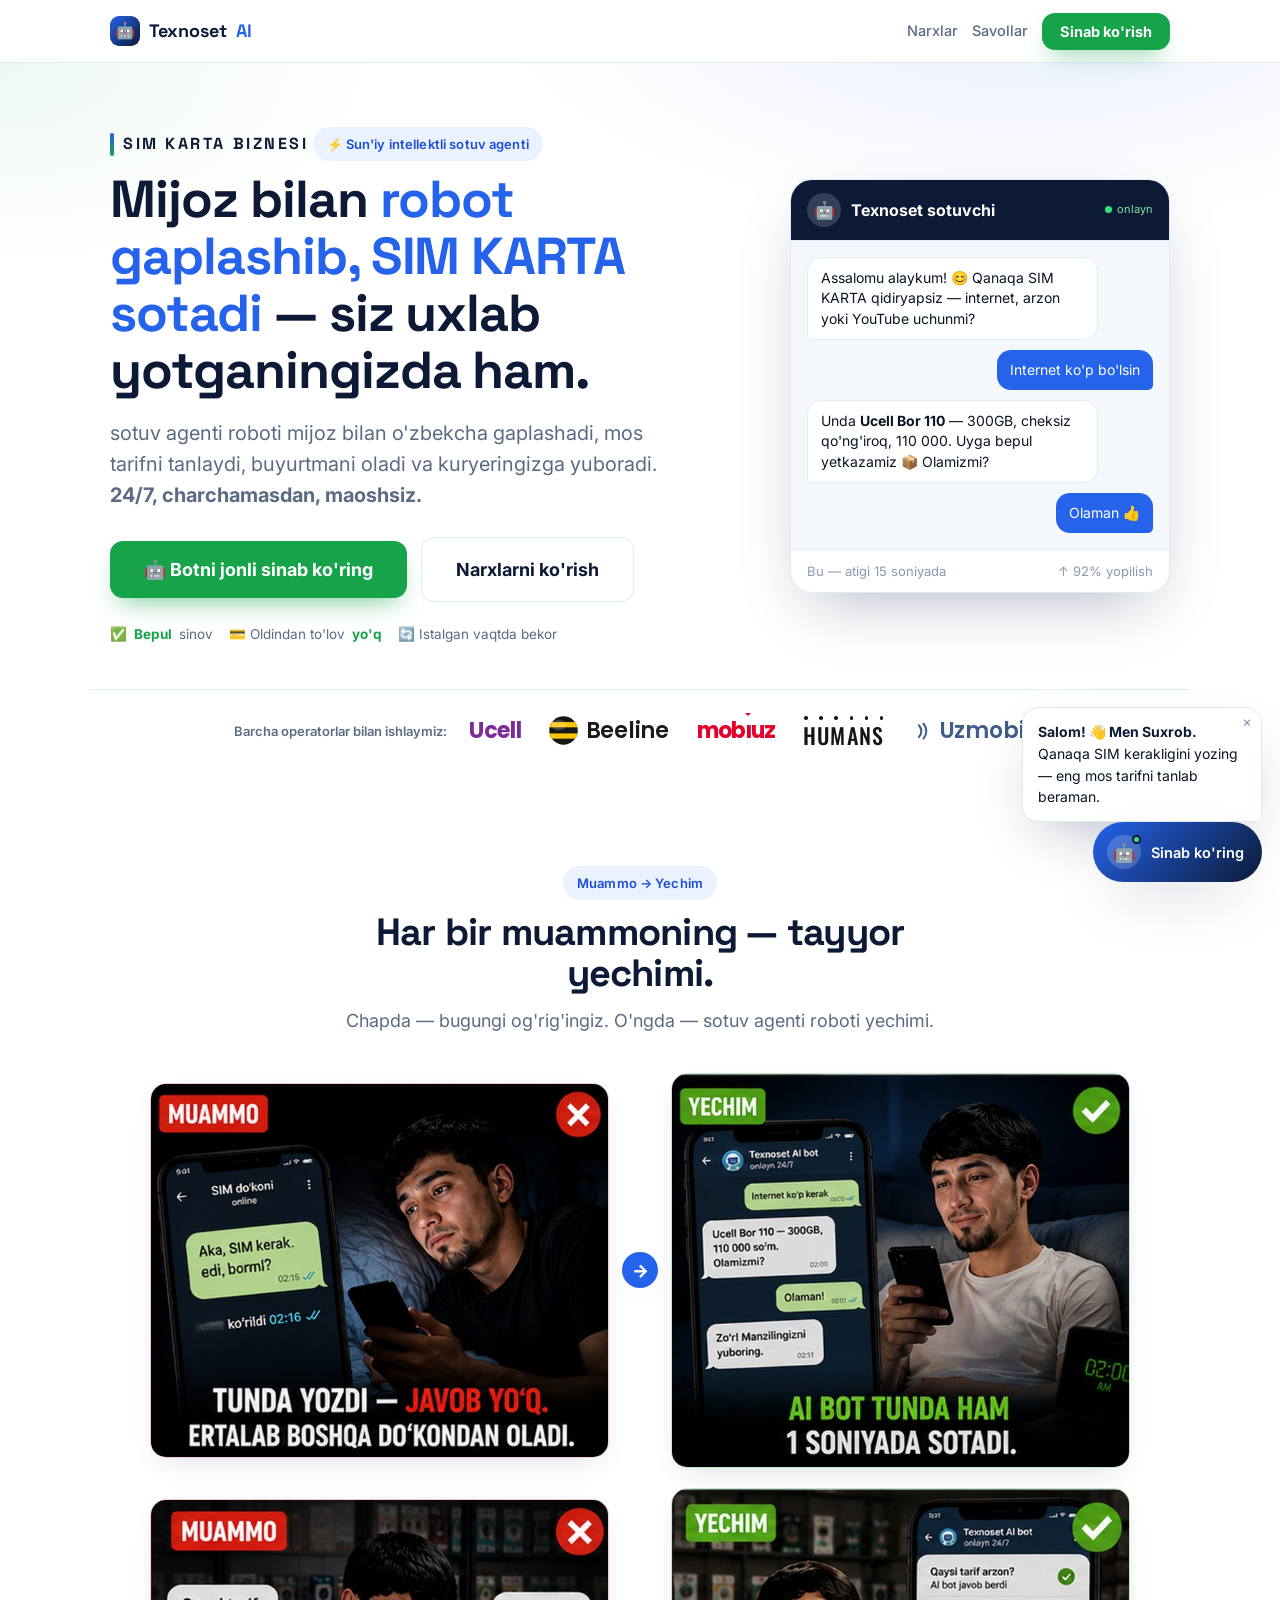
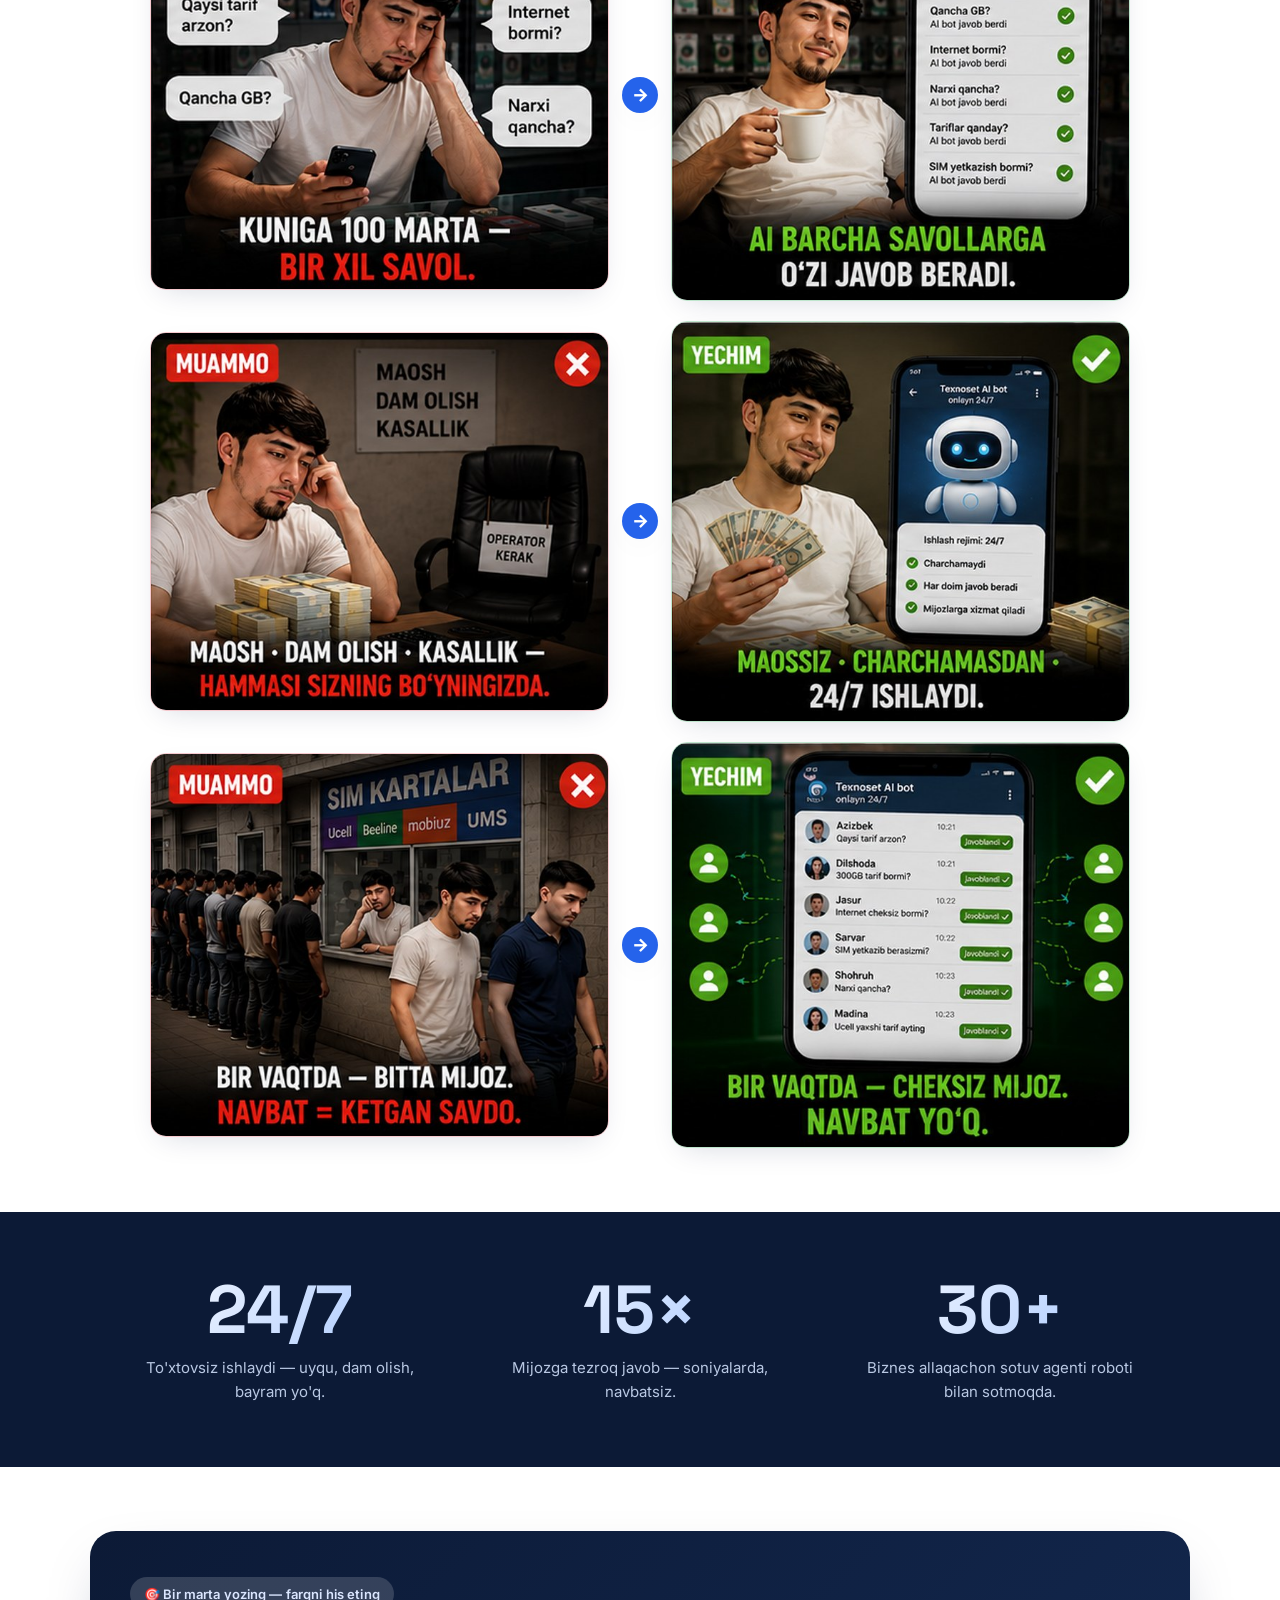
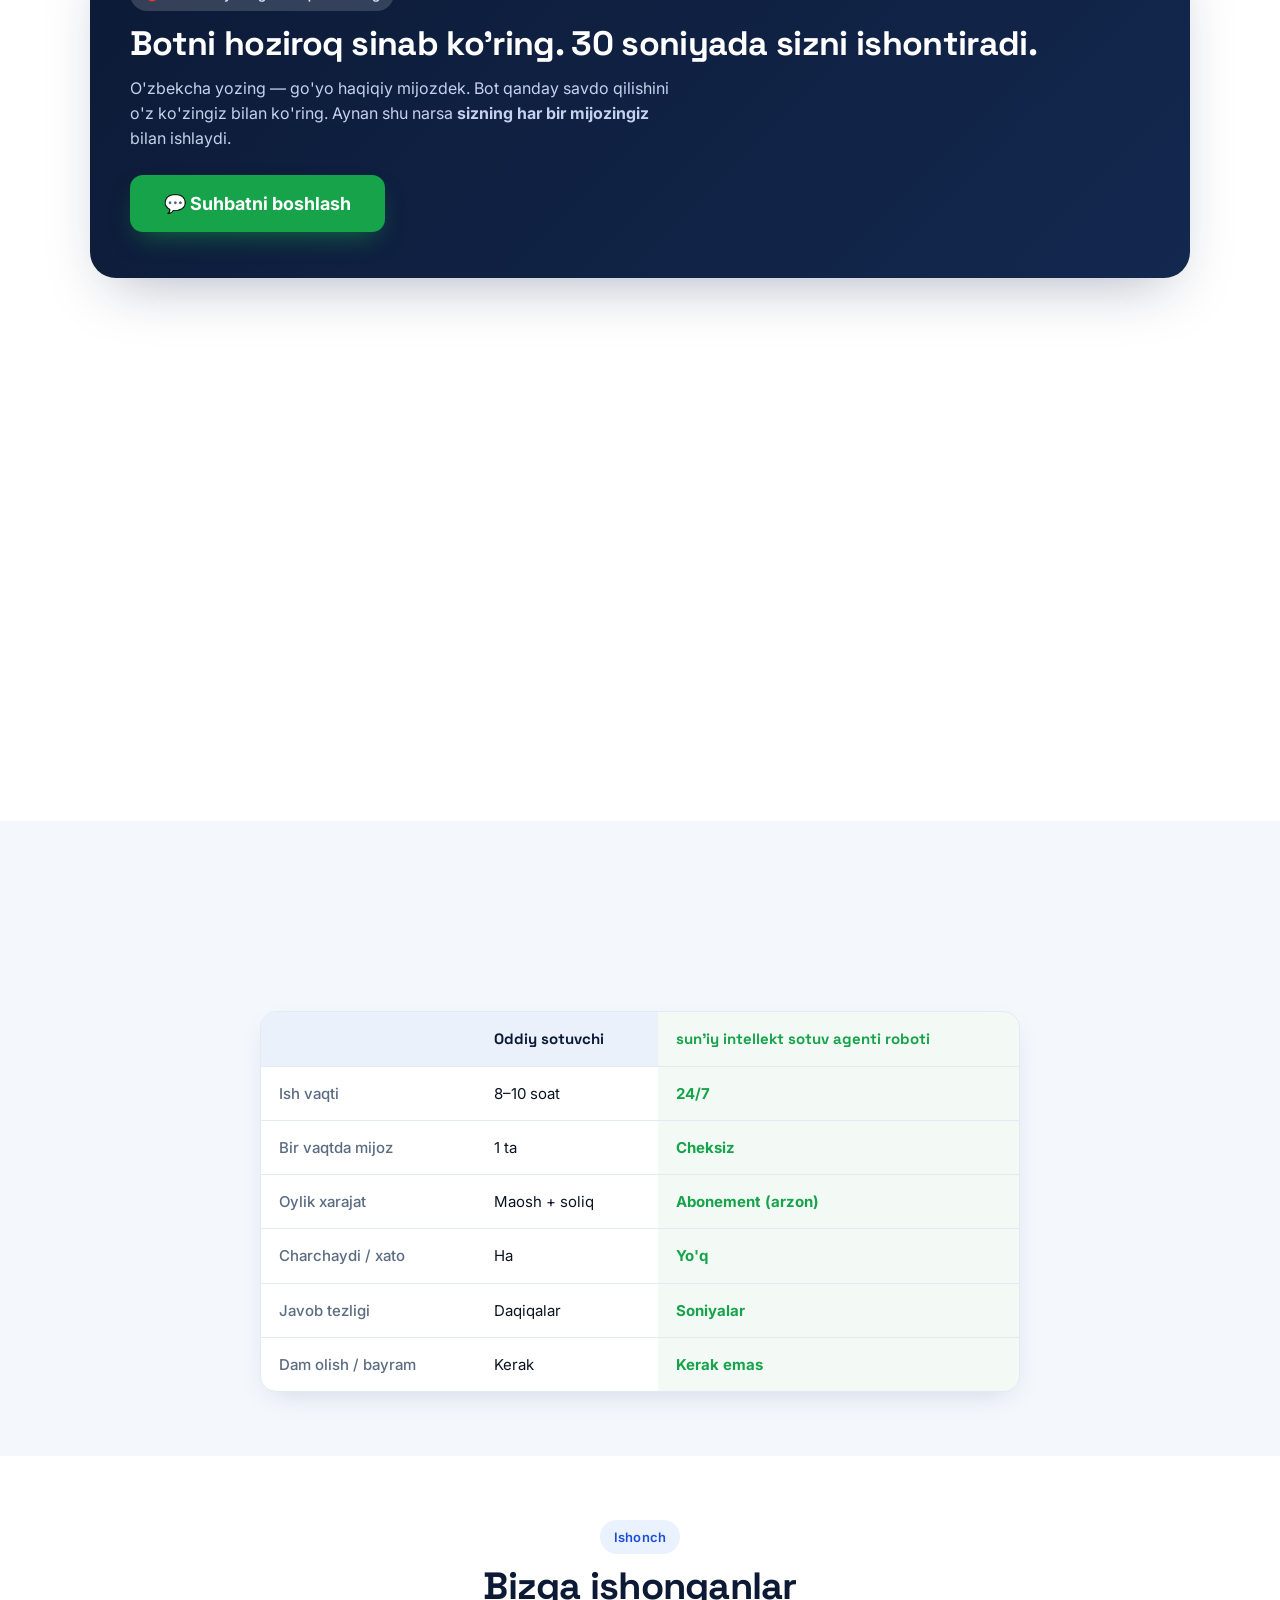
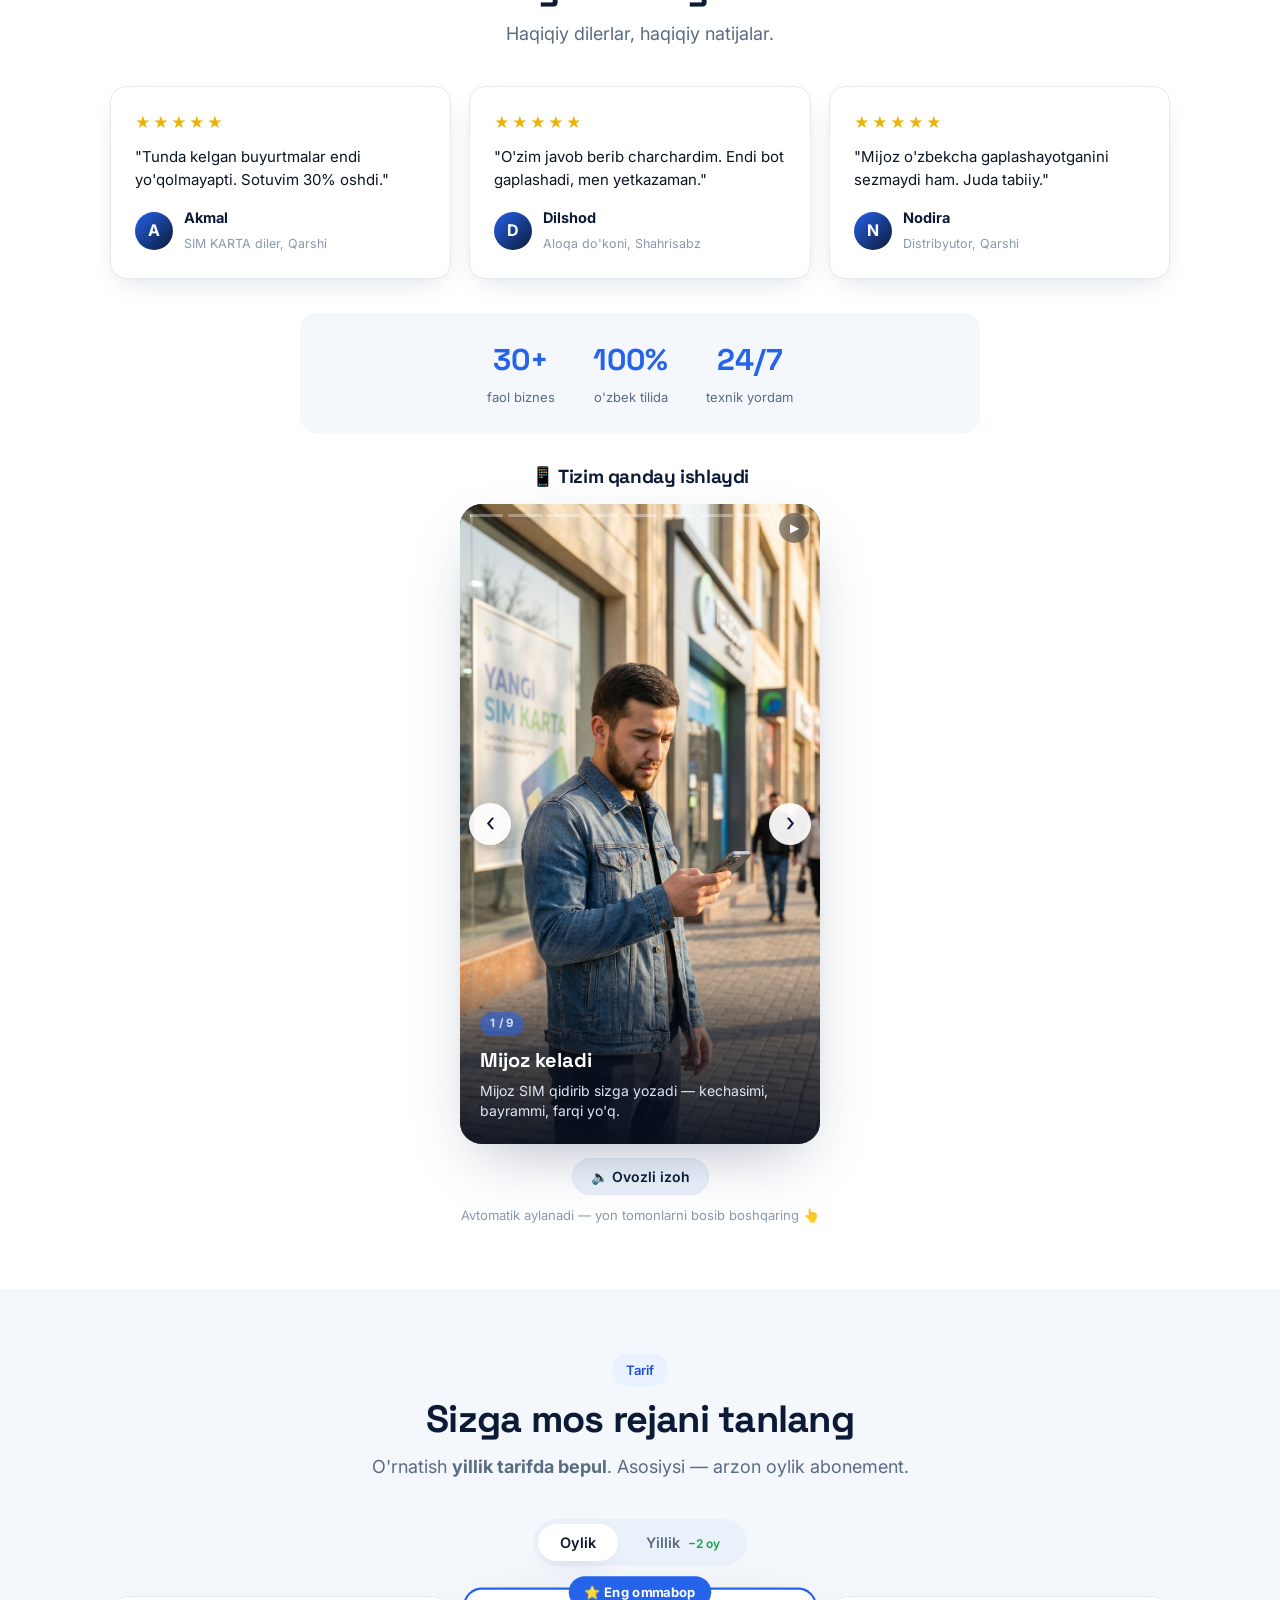
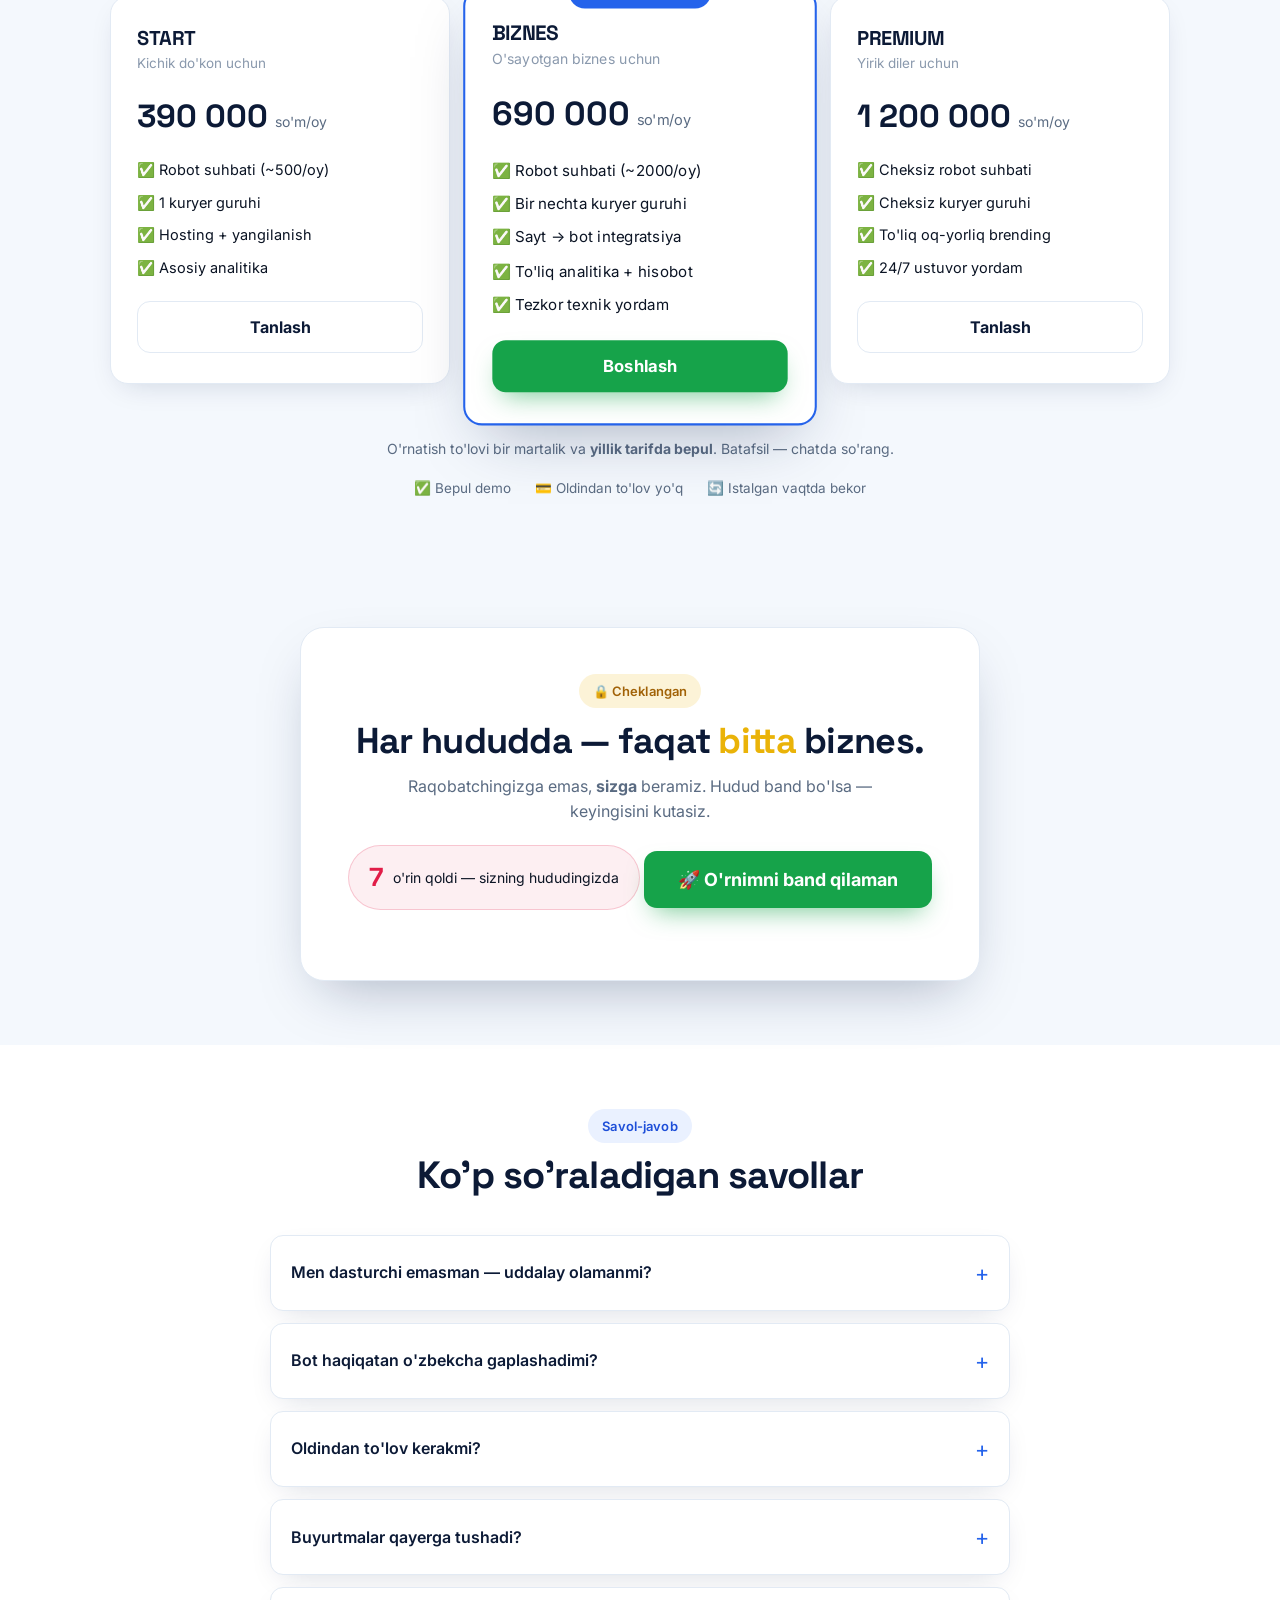
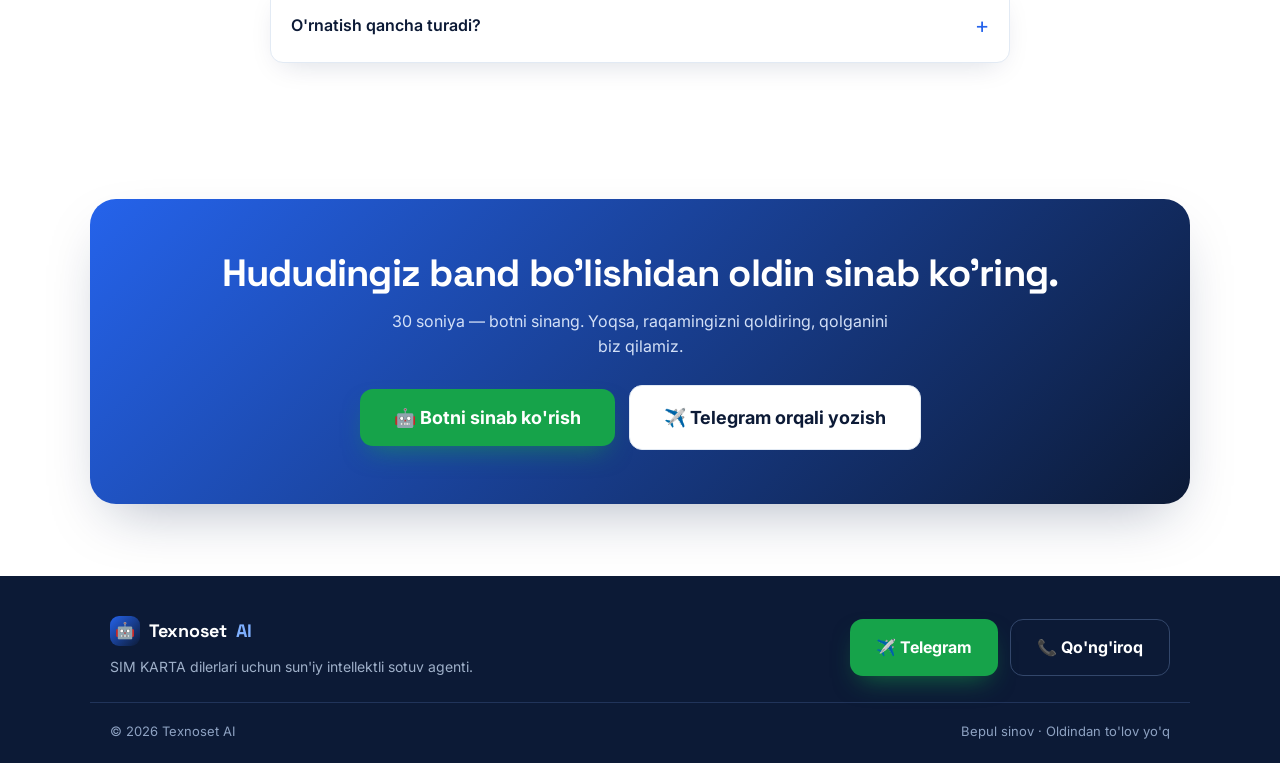
==== commit 6e82c193: "Pages: maossiz -> maoshsiz" ====
--- a/index.html
+++ b/index.html
@@ -3,8 +3,8 @@
 <head>
 <meta charset="UTF-8">
 <meta name="viewport" content="width=device-width, initial-scale=1, viewport-fit=cover">
-<title>Sun'iy intellektli sotuv agenti — SIM biznesingiz o'zi sotsin | Texnoset</title>
-<meta name="description" content="SIM-karta dilerlari uchun sun'iy intellekt sotuv agenti roboti: mijoz bilan o'zbekcha gaplashadi, tarif tanlaydi, buyurtma oladi va kuryerga yuboradi. 24/7, maossiz. Bepul sinab ko'ring.">
+<title>Sun'iy intellektli sotuv agenti — SIM KARTA biznesingiz o'zi sotsin | Texnoset</title>
+<meta name="description" content="SIM KARTA dilerlari uchun sun'iy intellekt sotuv agenti roboti: mijoz bilan o'zbekcha gaplashadi, tarif tanlaydi, buyurtma oladi va kuryerga yuboradi. 24/7, maoshsiz. Bepul sinab ko'ring.">
 <link rel="canonical" href="https://developuzb.github.io/simcardbot/">
 <meta name="theme-color" content="#0c1a36">
 
@@ -12,14 +12,14 @@
 <meta property="og:type" content="website">
 <meta property="og:locale" content="uz_UZ">
 <meta property="og:site_name" content="Texnoset AI">
-<meta property="og:title" content="SIM biznesingiz o'zi sotsin — sun'iy intellektli sotuv agenti">
-<meta property="og:description" content="Sotuv agenti roboti mijoz bilan o'zbekcha gaplashadi, tarif tanlaydi, buyurtma oladi. 24/7, maossiz. Bepul sinab ko'ring.">
+<meta property="og:title" content="SIM KARTA biznesingiz o'zi sotsin — sun'iy intellektli sotuv agenti">
+<meta property="og:description" content="Sotuv agenti roboti mijoz bilan o'zbekcha gaplashadi, tarif tanlaydi, buyurtma oladi. 24/7, maoshsiz. Bepul sinab ko'ring.">
 <meta property="og:url" content="https://developuzb.github.io/simcardbot/">
 <meta property="og:image" content="https://developuzb.github.io/simcardbot/assets/og.jpg">
 <meta property="og:image:width" content="1200">
 <meta property="og:image:height" content="630">
 <meta name="twitter:card" content="summary_large_image">
-<meta name="twitter:title" content="SIM biznesingiz o'zi sotsin — sun'iy intellekt sotuv agenti roboti">
+<meta name="twitter:title" content="SIM KARTA biznesingiz o'zi sotsin — sun'iy intellekt sotuv agenti roboti">
 <meta name="twitter:description" content="24/7 mijoz bilan gaplashadi, tarif tanlaydi, buyurtma oladi. Bepul sinab ko'ring.">
 <meta name="twitter:image" content="https://developuzb.github.io/simcardbot/assets/og.jpg">
 
@@ -125,7 +125,7 @@
       <span class="kicker">SIM KARTA BIZNESI</span>
       <span class="eyebrow">⚡ Sun'iy intellektli sotuv agenti</span>
       <h1>Mijoz bilan <span class="hl">robot gaplashib, SIM KARTA sotadi</span> — siz uxlab yotganingizda ham.</h1>
-      <p class="lead">sotuv agenti roboti mijoz bilan o'zbekcha gaplashadi, mos tarifni tanlaydi, buyurtmani oladi va kuryeringizga yuboradi. <b>24/7, charchamasdan, maossiz.</b></p>
+      <p class="lead">sotuv agenti roboti mijoz bilan o'zbekcha gaplashadi, mos tarifni tanlaydi, buyurtmani oladi va kuryeringizga yuboradi. <b>24/7, charchamasdan, maoshsiz.</b></p>
       <div class="hero-cta">
         <button class="btn btn-cta btn-lg" data-openchat aria-label="Botni jonli sinab ko'rish">🤖 Botni jonli sinab ko'ring</button>
         <a class="btn btn-ghost btn-lg" href="#narx">Narxlarni ko'rish</a>
@@ -139,7 +139,7 @@
     <div class="mock" aria-hidden="true">
       <div class="mock-top"><span class="av">🤖</span> <b>Texnoset sotuvchi</b> <span class="live"><i></i> onlayn</span></div>
       <div class="mock-body">
-        <div class="mb b">Assalomu alaykum! 😊 Qanaqa SIM qidiryapsiz — internet, arzon yoki YouTube uchunmi?</div>
+        <div class="mb b">Assalomu alaykum! 😊 Qanaqa SIM KARTA qidiryapsiz — internet, arzon yoki YouTube uchunmi?</div>
         <div class="mb u">Internet ko'p bo'lsin</div>
         <div class="mb b">Unda <b>Ucell Bor 110</b> — 300GB, cheksiz qo'ng'iroq, 110 000. Uyga bepul yetkazamiz 📦 Olamizmi?</div>
         <div class="mb u">Olaman 👍</div>
@@ -191,7 +191,7 @@
       <div class="ps-row reveal">
         <figure class="ps-card bad"><div class="ps-img"><img src="assets/pain-3.jpg?v=4" alt="Operator xarajati: maosh, dam olish, kasallik" loading="lazy"></div></figure>
         <div class="ps-arrow" aria-hidden="true">→</div>
-        <figure class="ps-card good"><div class="ps-img"><img src="assets/sol-3.jpg?v=3" alt="Sotuv agenti roboti maossiz 24/7 ishlaydi" loading="lazy"></div></figure>
+        <figure class="ps-card good"><div class="ps-img"><img src="assets/sol-3.jpg?v=3" alt="Sotuv agenti roboti maoshsiz 24/7 ishlaydi" loading="lazy"></div></figure>
       </div>
       <div class="ps-row reveal">
         <figure class="ps-card bad"><div class="ps-img"><img src="assets/pain-4.jpg?v=4" alt="Uzun navbat, ketgan savdo" loading="lazy"></div></figure>
@@ -260,7 +260,7 @@
   <div class="wrap">
     <div class="sec-head reveal"><span class="eyebrow">Ishonch</span><h2>Bizga ishonganlar</h2><p class="sub">Haqiqiy dilerlar, haqiqiy natijalar.</p></div>
     <div class="rev-grid">
-      <figure class="rev reveal"><div class="stars">★★★★★</div><blockquote>"Tunda kelgan buyurtmalar endi yo'qolmayapti. Sotuvim 30% oshdi."</blockquote><figcaption><span class="ava">A</span><div><b>Akmal</b><small>SIM diler, Qarshi</small></div></figcaption></figure>
+      <figure class="rev reveal"><div class="stars">★★★★★</div><blockquote>"Tunda kelgan buyurtmalar endi yo'qolmayapti. Sotuvim 30% oshdi."</blockquote><figcaption><span class="ava">A</span><div><b>Akmal</b><small>SIM KARTA diler, Qarshi</small></div></figcaption></figure>
       <figure class="rev reveal"><div class="stars">★★★★★</div><blockquote>"O'zim javob berib charchardim. Endi bot gaplashadi, men yetkazaman."</blockquote><figcaption><span class="ava">D</span><div><b>Dilshod</b><small>Aloqa do'koni, Shahrisabz</small></div></figcaption></figure>
       <figure class="rev reveal"><div class="stars">★★★★★</div><blockquote>"Mijoz o'zbekcha gaplashayotganini sezmaydi ham. Juda tabiiy."</blockquote><figcaption><span class="ava">N</span><div><b>Nodira</b><small>Distribyutor, Qarshi</small></div></figcaption></figure>
     </div>
@@ -362,7 +362,7 @@
 <footer class="ftr">
   <div class="wrap ftr-grid">
     <div><a class="logo" href="#top" style="color:#fff"><span class="dot">🤖</span> Texnoset <span style="color:#7fb0ff">AI</span></a>
-      <p style="color:#9fb0c9;margin-top:10px;font-size:14px">SIM dilerlari uchun sun'iy intellektli sotuv agenti.</p></div>
+      <p style="color:#9fb0c9;margin-top:10px;font-size:14px">SIM KARTA dilerlari uchun sun'iy intellektli sotuv agenti.</p></div>
     <div class="ftr-cta">
       <a class="btn btn-cta" id="tgFooter" href="https://t.me/+998770097171" data-tg>✈️ Telegram</a>
       <a class="btn btn-ghost" id="phoneFooter" href="tel:+998770097171" data-phone style="background:transparent;color:#fff;border-color:#33476b">📞 Qo'ng'iroq</a>
@@ -381,8 +381,8 @@
 
 <script src="js/config.js"></script>
 <script src="js/analytics.js" defer></script>
-<script src="js/chat.js?v=2" defer></script>
-<script src="js/stories.js?v=2" defer></script>
+<script src="js/chat.js?v=3" defer></script>
+<script src="js/stories.js?v=3" defer></script>
 <script src="js/main.js" defer></script>
 </body>
 </html>
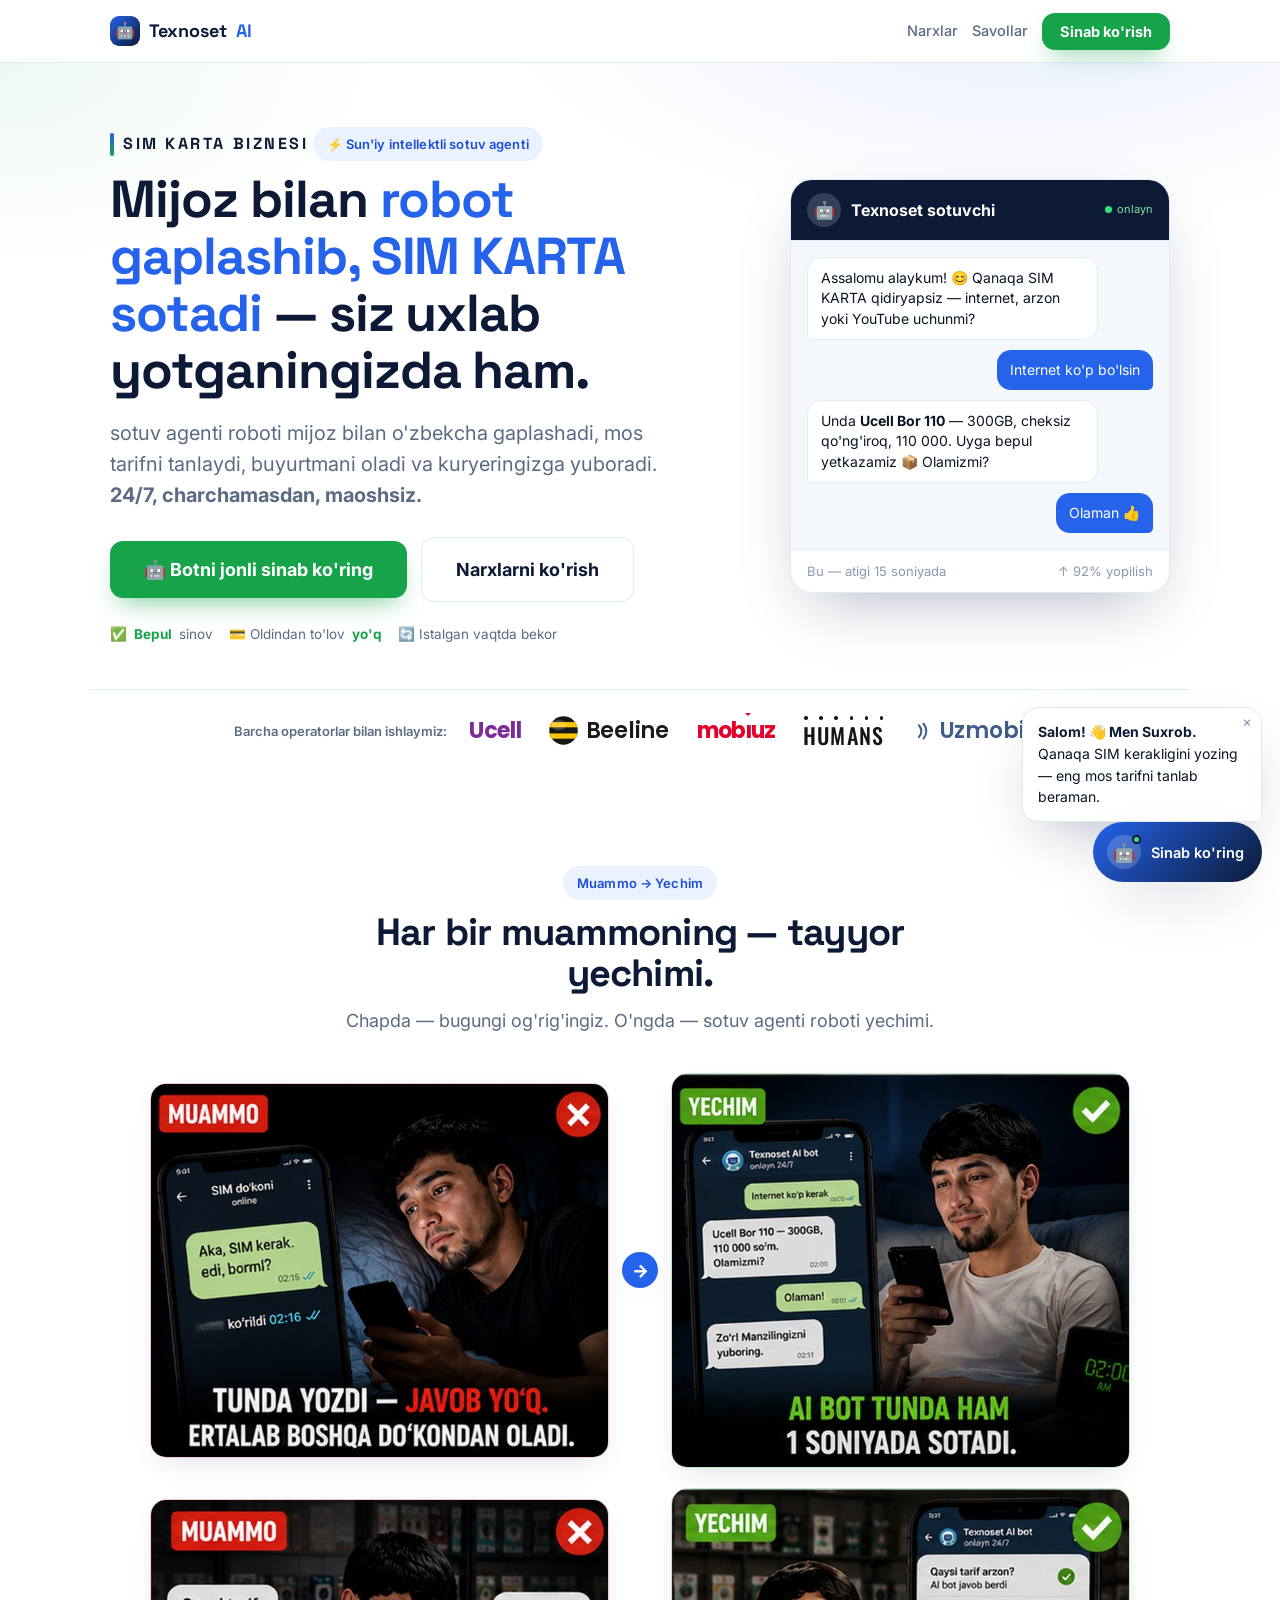
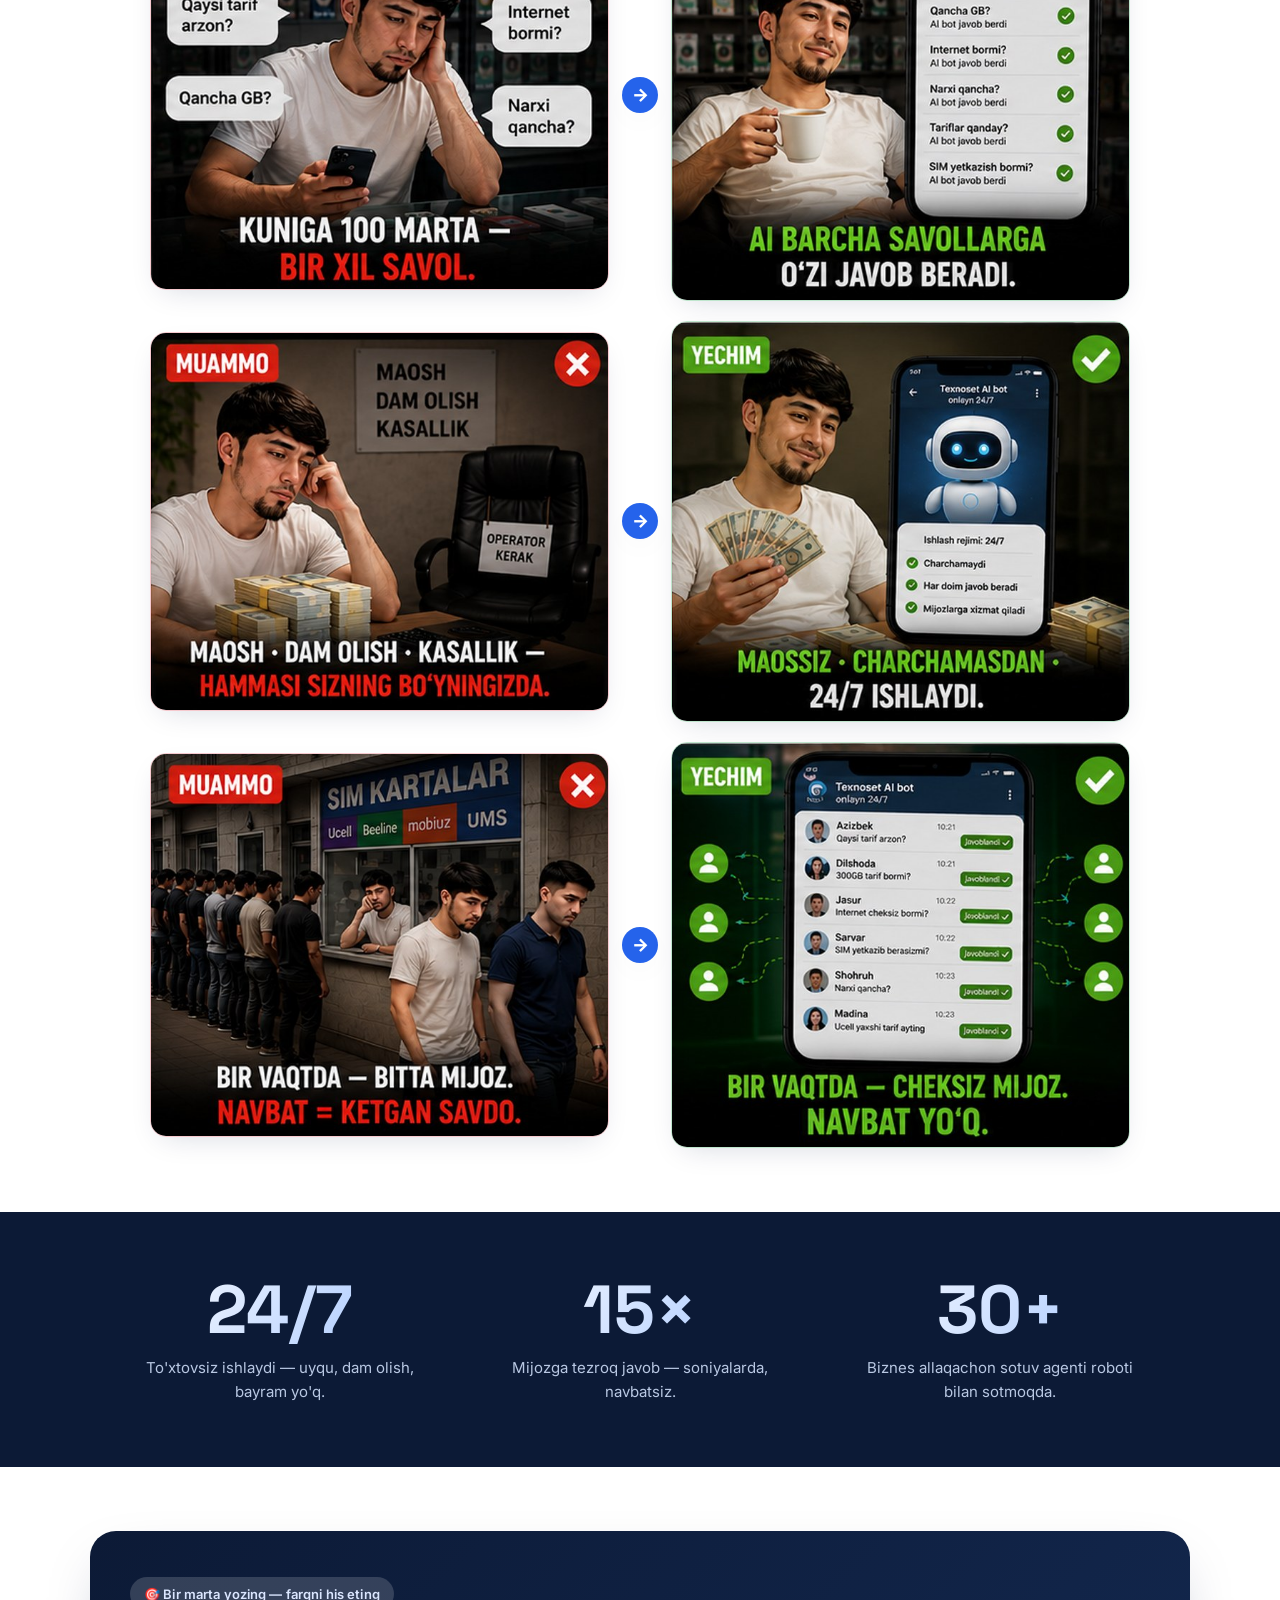
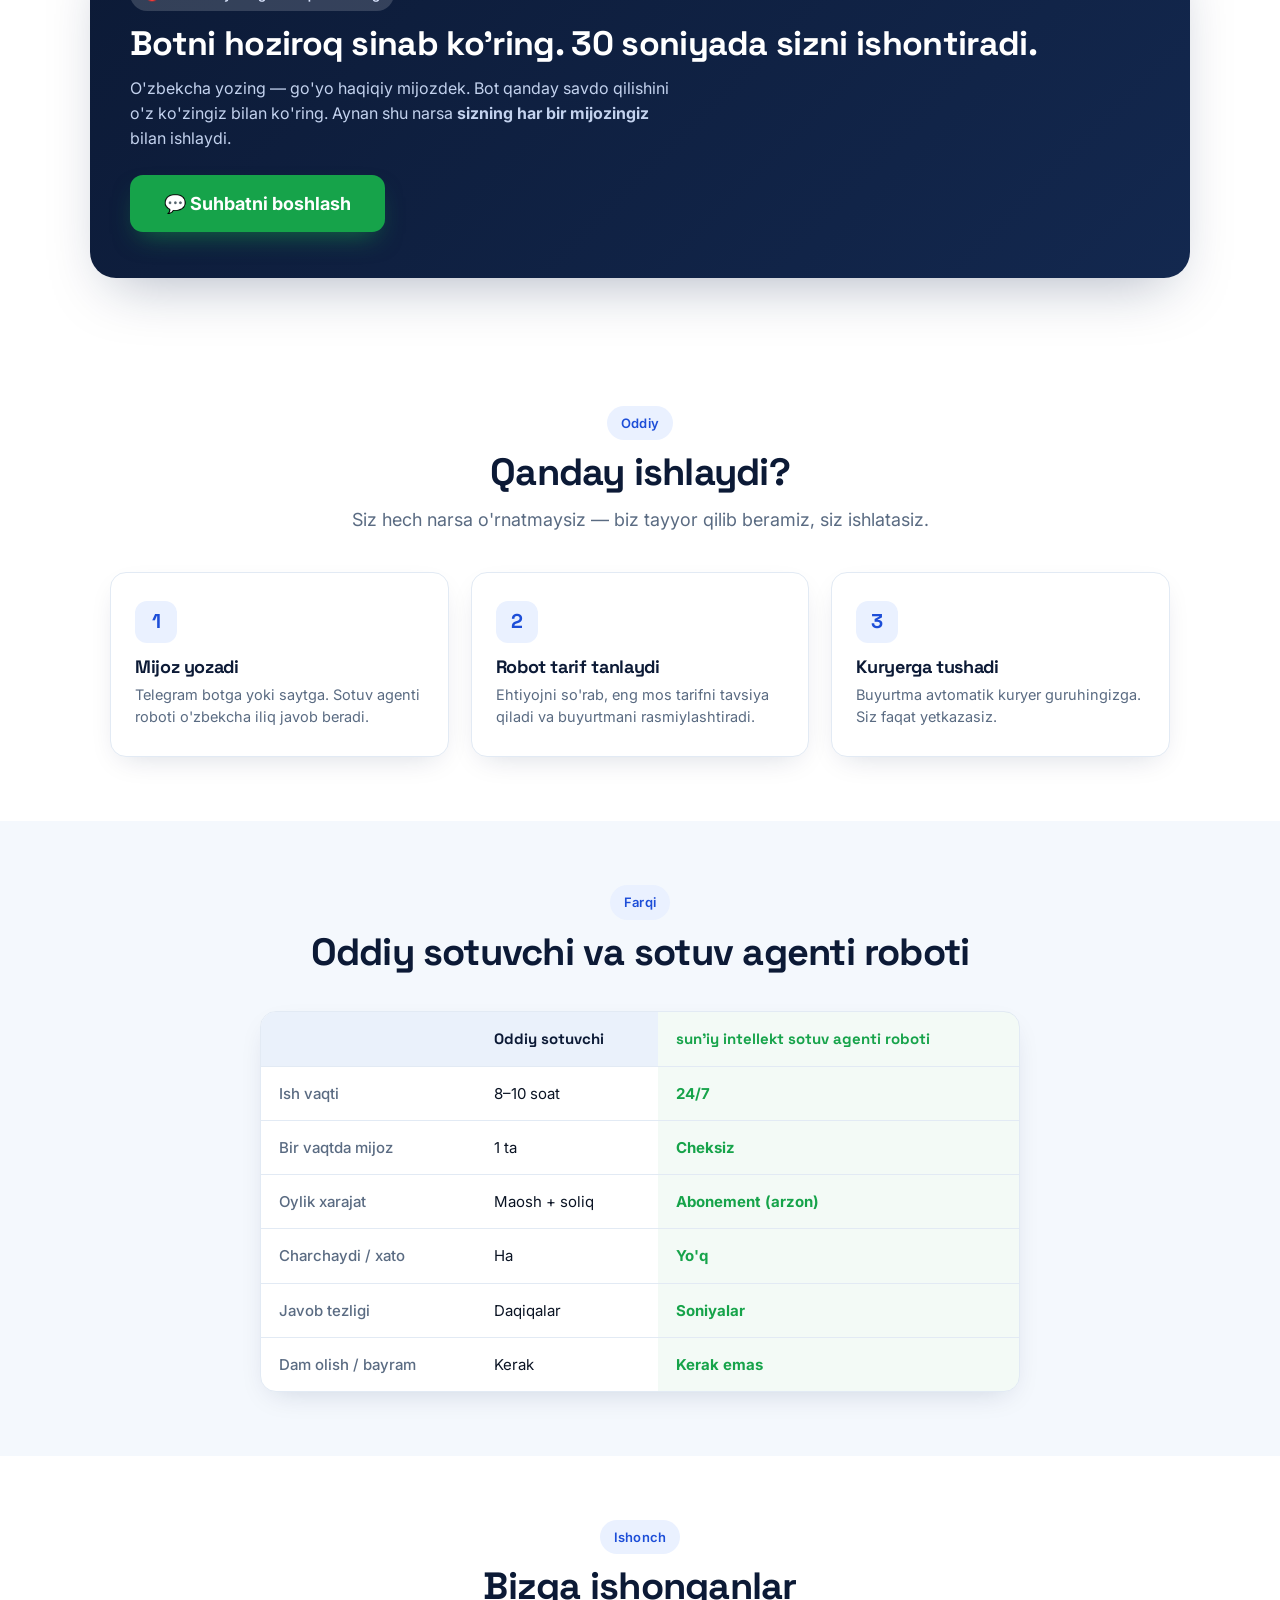
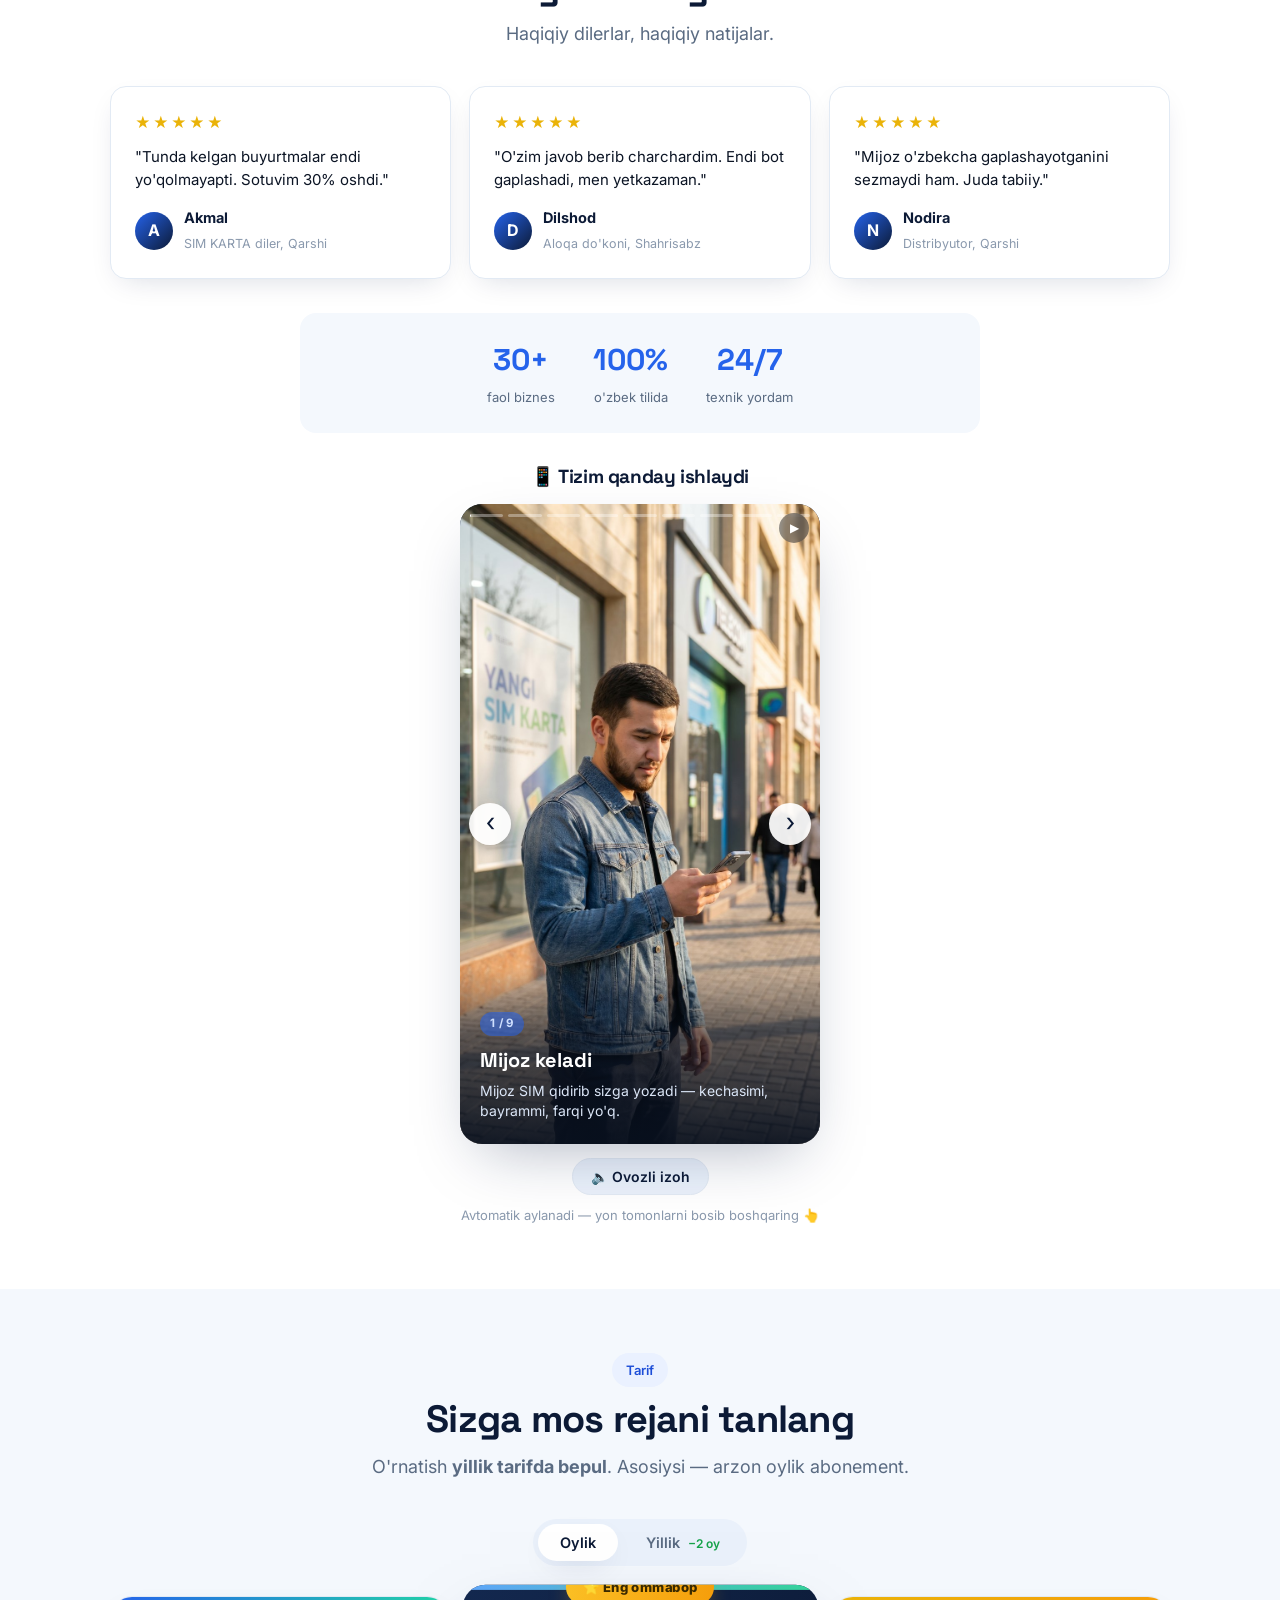
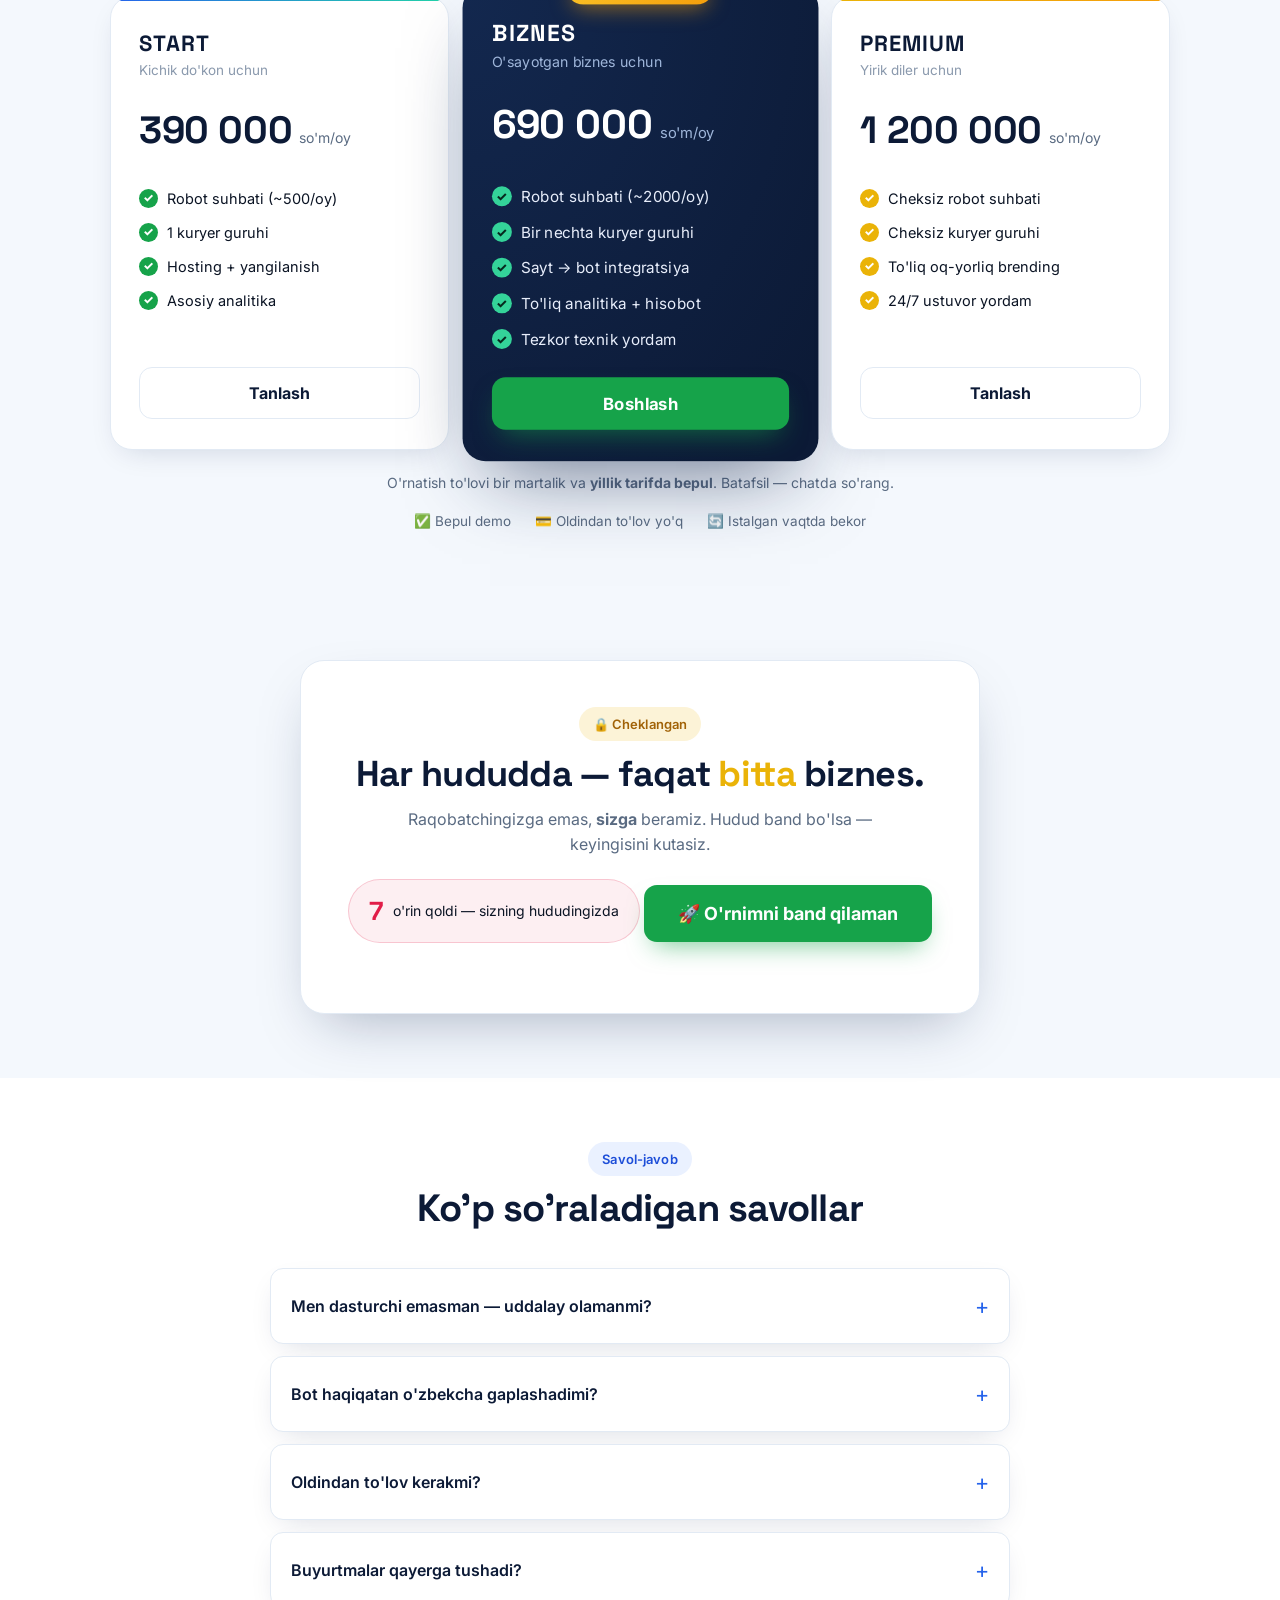
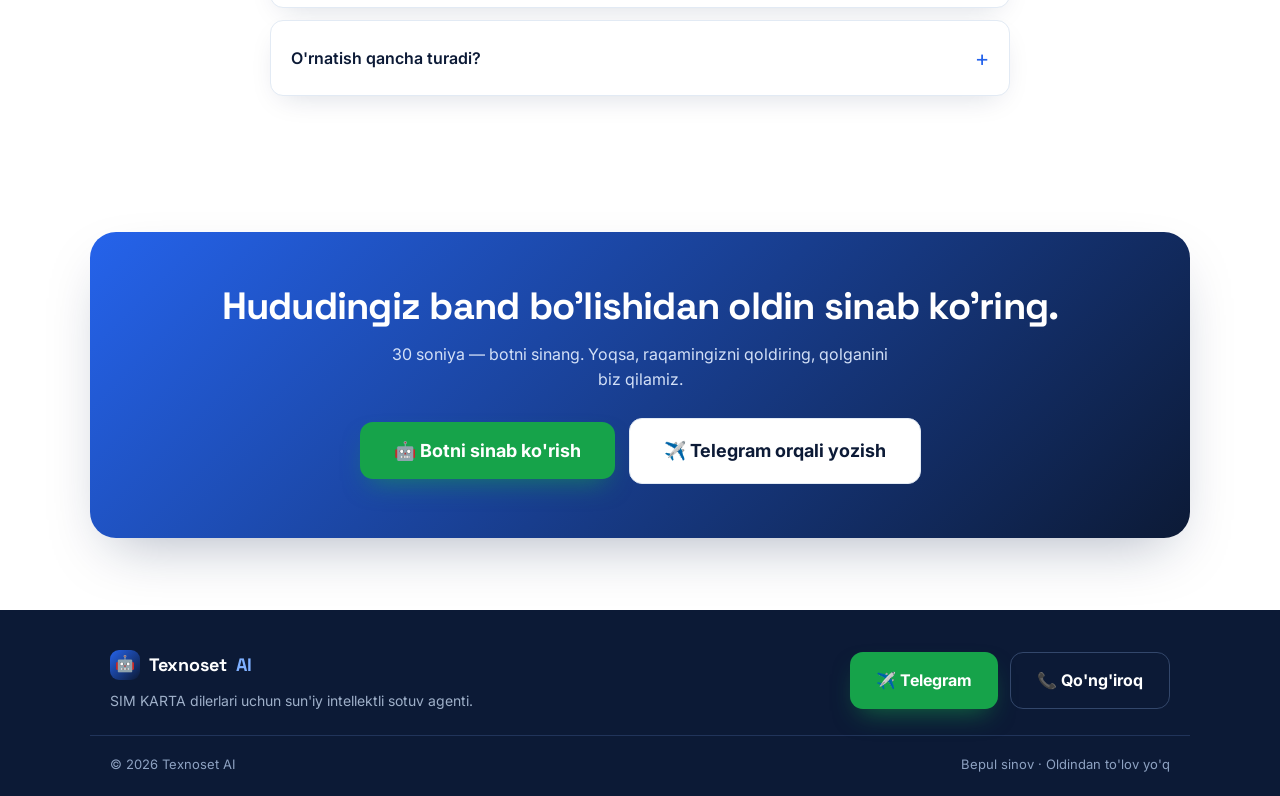
==== commit 2945ccdd: "Pages: premium narx rejalari (styles.css?v=6)" ====
--- a/index.html
+++ b/index.html
@@ -102,7 +102,7 @@
     .hdr a.nav{display:none}
   }
 </style>
-<link rel="stylesheet" href="css/styles.css?v=5">
+<link rel="stylesheet" href="css/styles.css?v=6">
 </head>
 <body>
 
@@ -299,20 +299,20 @@
       <div class="plan reveal">
         <h3>START</h3><p class="p-sub">Kichik do'kon uchun</p>
         <div class="price"><span class="amt" data-month="390 000" data-year="325 000">390 000</span><span class="per">so'm/oy</span></div>
-        <ul><li>✅ Robot suhbati (~500/oy)</li><li>✅ 1 kuryer guruhi</li><li>✅ Hosting + yangilanish</li><li>✅ Asosiy analitika</li></ul>
+        <ul><li>Robot suhbati (~500/oy)</li><li>1 kuryer guruhi</li><li>Hosting + yangilanish</li><li>Asosiy analitika</li></ul>
         <button class="btn btn-ghost" data-plan-order="start">Tanlash</button>
       </div>
       <div class="plan featured reveal">
         <div class="badge">⭐ Eng ommabop</div>
         <h3>BIZNES</h3><p class="p-sub">O'sayotgan biznes uchun</p>
         <div class="price"><span class="amt" data-month="690 000" data-year="575 000">690 000</span><span class="per">so'm/oy</span></div>
-        <ul><li>✅ Robot suhbati (~2000/oy)</li><li>✅ Bir nechta kuryer guruhi</li><li>✅ Sayt → bot integratsiya</li><li>✅ To'liq analitika + hisobot</li><li>✅ Tezkor texnik yordam</li></ul>
+        <ul><li>Robot suhbati (~2000/oy)</li><li>Bir nechta kuryer guruhi</li><li>Sayt → bot integratsiya</li><li>To'liq analitika + hisobot</li><li>Tezkor texnik yordam</li></ul>
         <button class="btn btn-cta" data-plan-order="biznes">Boshlash</button>
       </div>
-      <div class="plan reveal">
+      <div class="plan premium reveal">
         <h3>PREMIUM</h3><p class="p-sub">Yirik diler uchun</p>
         <div class="price"><span class="amt" data-month="1 200 000" data-year="1 000 000">1 200 000</span><span class="per">so'm/oy</span></div>
-        <ul><li>✅ Cheksiz robot suhbati</li><li>✅ Cheksiz kuryer guruhi</li><li>✅ To'liq oq-yorliq brending</li><li>✅ 24/7 ustuvor yordam</li></ul>
+        <ul><li>Cheksiz robot suhbati</li><li>Cheksiz kuryer guruhi</li><li>To'liq oq-yorliq brending</li><li>24/7 ustuvor yordam</li></ul>
         <button class="btn btn-ghost" data-plan-order="premium">Tanlash</button>
       </div>
     </div>
--- a/css/styles.css
+++ b/css/styles.css
@@ -94,18 +94,31 @@
 .tg{border:none;background:transparent;padding:10px 22px;border-radius:999px;cursor:pointer;font-family:inherit;font-weight:600;font-size:14.5px;color:var(--mut)}
 .tg.active{background:#fff;color:var(--navy);box-shadow:var(--sh)}
 .tg .save{color:var(--green);font-size:12px;margin-left:4px}
-.plans{display:grid;grid-template-columns:repeat(3,1fr);gap:20px;align-items:start}
-.plan{background:#fff;border:1px solid var(--line);border-radius:18px;padding:30px 26px;box-shadow:var(--sh);position:relative}
-.plan h3{font-family:"Space Grotesk";font-size:20px;color:var(--navy)}
-.plan .p-sub{color:var(--dim);font-size:13.5px;margin:4px 0 18px}
-.plan .price{display:flex;align-items:baseline;gap:7px;margin-bottom:18px}
-.plan .amt{font-family:"Space Grotesk";font-size:32px;font-weight:700;color:var(--navy)}
+.plans{display:grid;grid-template-columns:repeat(3,1fr);gap:22px;align-items:stretch}
+.plan{background:#fff;border:1px solid var(--line);border-radius:22px;padding:34px 28px 30px;box-shadow:var(--sh);position:relative;display:flex;flex-direction:column;overflow:hidden;transition:transform .22s ease,box-shadow .22s ease}
+.plan::before{content:"";position:absolute;top:0;left:0;right:0;height:4px;background:linear-gradient(90deg,var(--blue),#22d3a8)}
+.plan:hover{transform:translateY(-6px);box-shadow:var(--sh2)}
+.plan h3{font-family:"Space Grotesk";font-size:22px;color:var(--navy);letter-spacing:.04em}
+.plan .p-sub{color:var(--dim);font-size:13.5px;margin:5px 0 20px}
+.plan .price{display:flex;align-items:baseline;gap:7px;margin-bottom:6px}
+.plan .amt{font-family:"Space Grotesk";font-size:clamp(30px,3.4vw,38px);font-weight:700;color:var(--navy);letter-spacing:-.01em}
 .plan .per{color:var(--mut);font-size:14px}
-.plan ul{list-style:none;display:flex;flex-direction:column;gap:10px;margin-bottom:22px}
-.plan li{font-size:14.5px;color:var(--ink)}
+.plan ul{list-style:none;display:flex;flex-direction:column;gap:13px;margin:22px 0 26px;flex:1}
+.plan li{font-size:14.5px;color:var(--ink);padding-left:28px;position:relative;line-height:1.45}
+.plan li::before{content:"✓";position:absolute;left:0;top:1px;width:19px;height:19px;display:grid;place-items:center;border-radius:50%;background:var(--green);color:#fff;font-size:12px;font-weight:800}
 .plan .btn{width:100%}
-.plan.featured{border:2px solid var(--blue);box-shadow:var(--sh2);transform:scale(1.04)}
-.plan.featured .badge{position:absolute;top:-13px;left:50%;transform:translateX(-50%);background:var(--blue);color:#fff;font-size:12.5px;font-weight:700;padding:6px 15px;border-radius:999px;white-space:nowrap}
+.plan.premium::before{background:linear-gradient(90deg,#eab308,#f59e0b)}
+.plan.premium li::before{background:#eab308}
+.plan.featured{background:radial-gradient(130% 130% at 0% 0%,var(--navy2),var(--navy));border:none;color:#fff;transform:scale(1.05);box-shadow:0 34px 74px -26px rgba(12,30,70,.6)}
+.plan.featured::before{background:linear-gradient(90deg,#60a5fa,#34d399);height:5px}
+.plan.featured h3{color:#fff}
+.plan.featured .p-sub{color:#9fb6da}
+.plan.featured .amt{color:#fff}
+.plan.featured .per{color:#9fb6da}
+.plan.featured li{color:#e8eefb}
+.plan.featured li::before{background:#34d399;color:#06281d}
+.plan.featured:hover{transform:scale(1.05) translateY(-6px)}
+.plan.featured .badge{position:absolute;top:-14px;left:50%;transform:translateX(-50%);background:linear-gradient(90deg,#fbbf24,#f59e0b);color:#3a2a00;font-size:12.5px;font-weight:800;padding:7px 16px;border-radius:999px;white-space:nowrap;box-shadow:0 8px 20px -6px rgba(245,158,11,.6)}
 .setup-note{text-align:center;color:var(--mut);font-size:14px;margin-top:22px}
 .risk-bar{display:flex;justify-content:center;gap:24px;flex-wrap:wrap;margin-top:18px;color:var(--mut);font-size:13.5px}
 
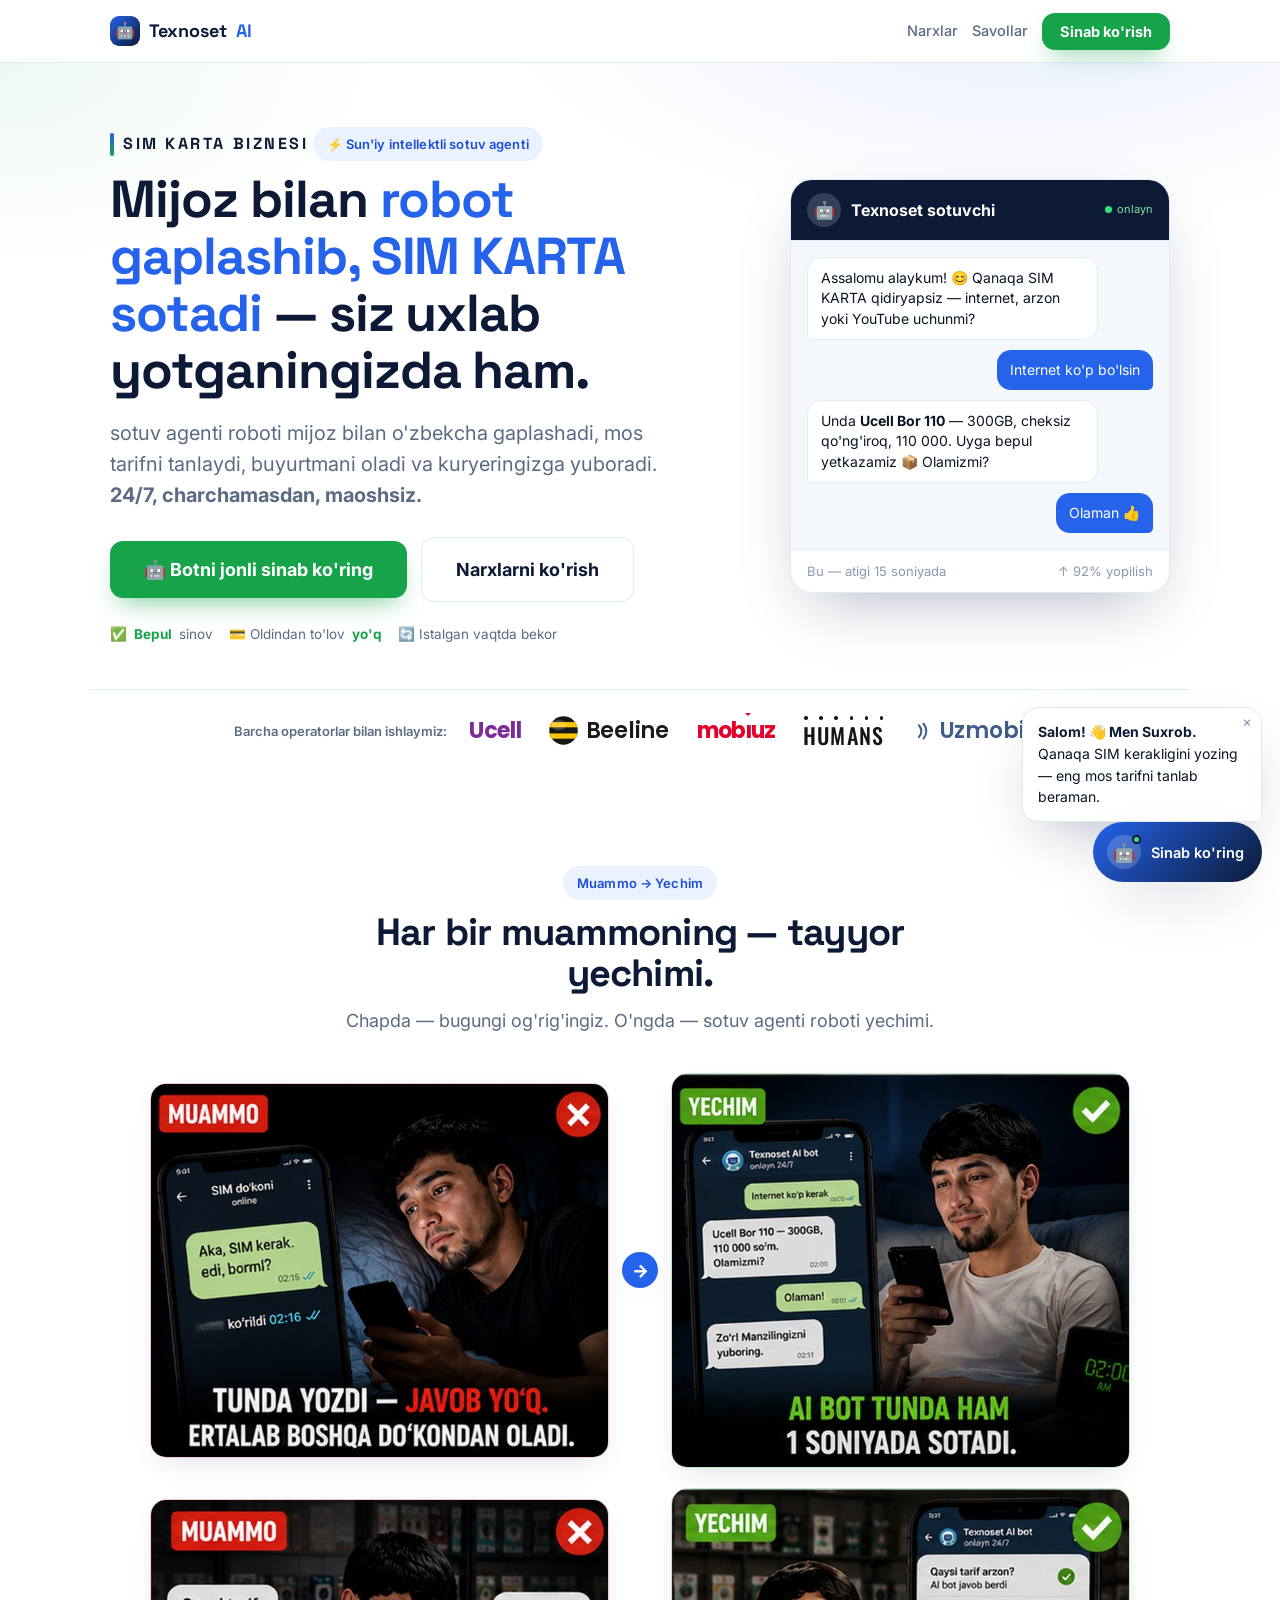
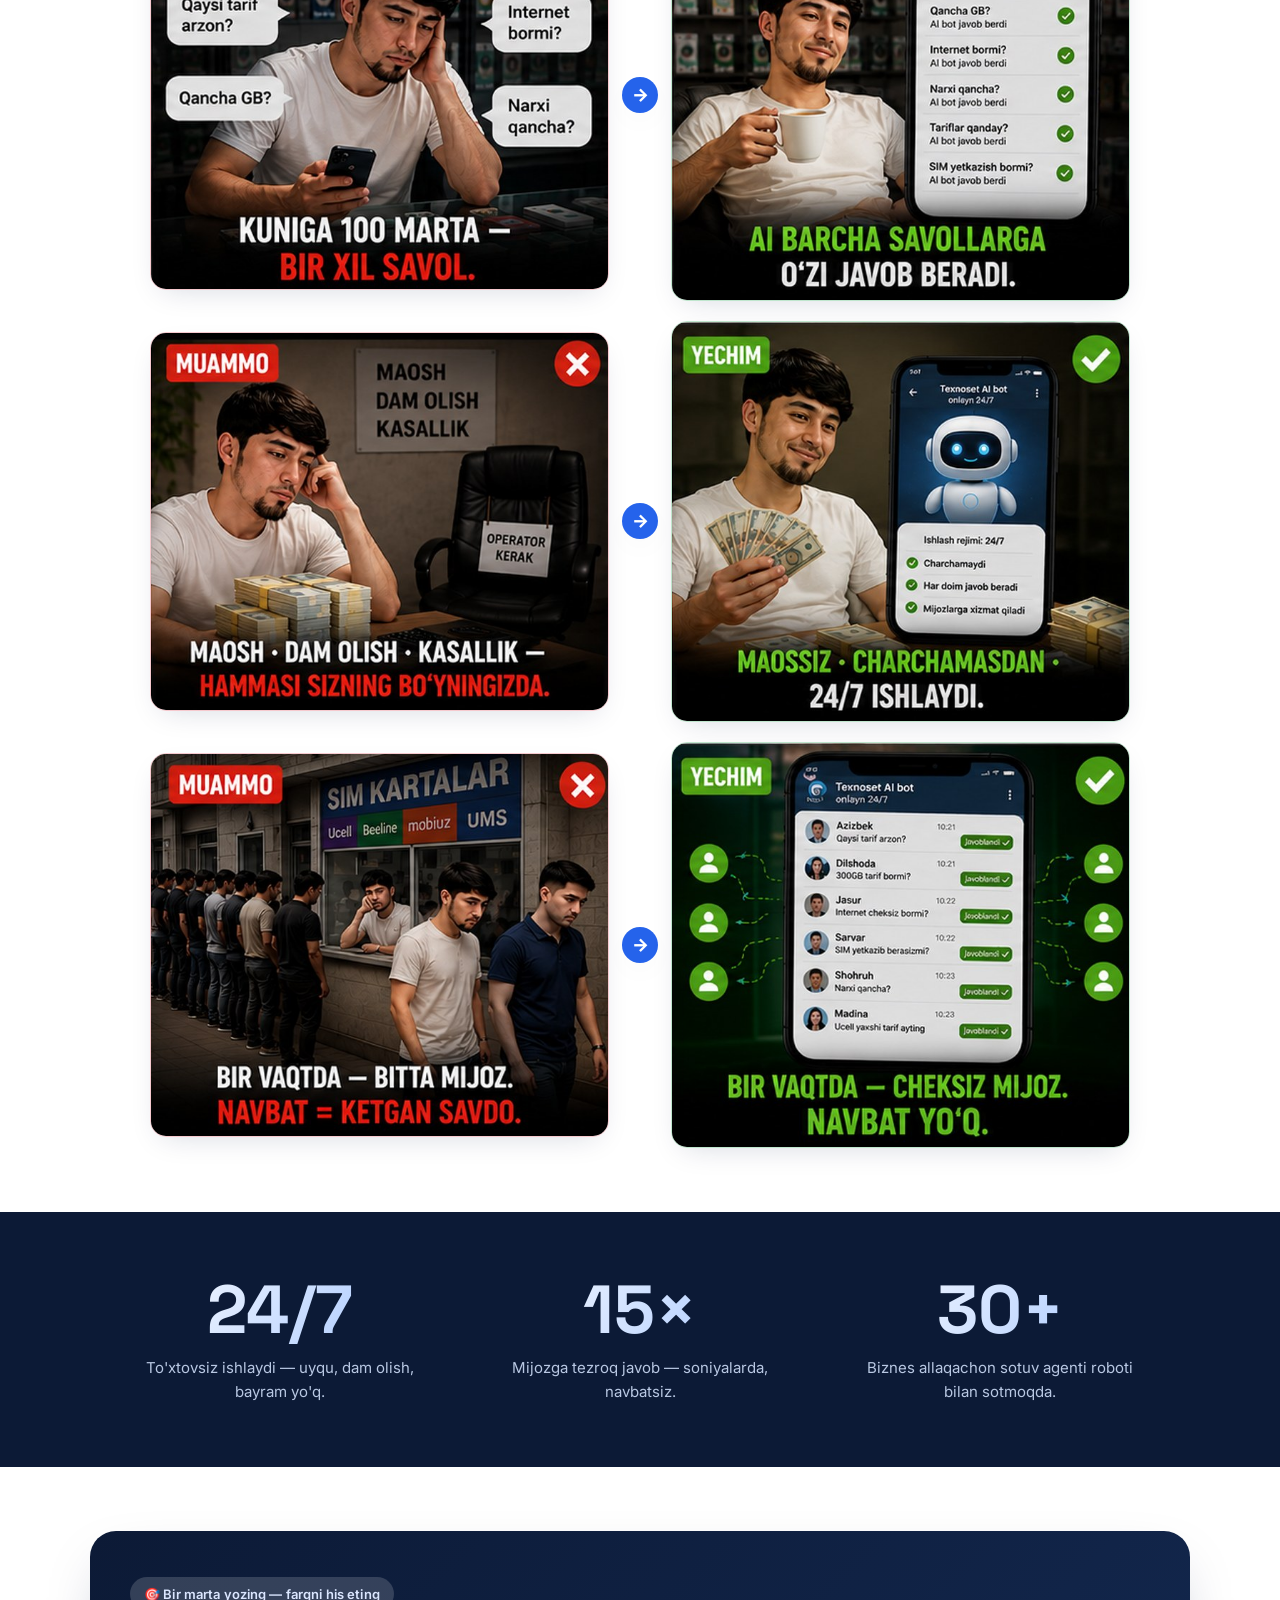
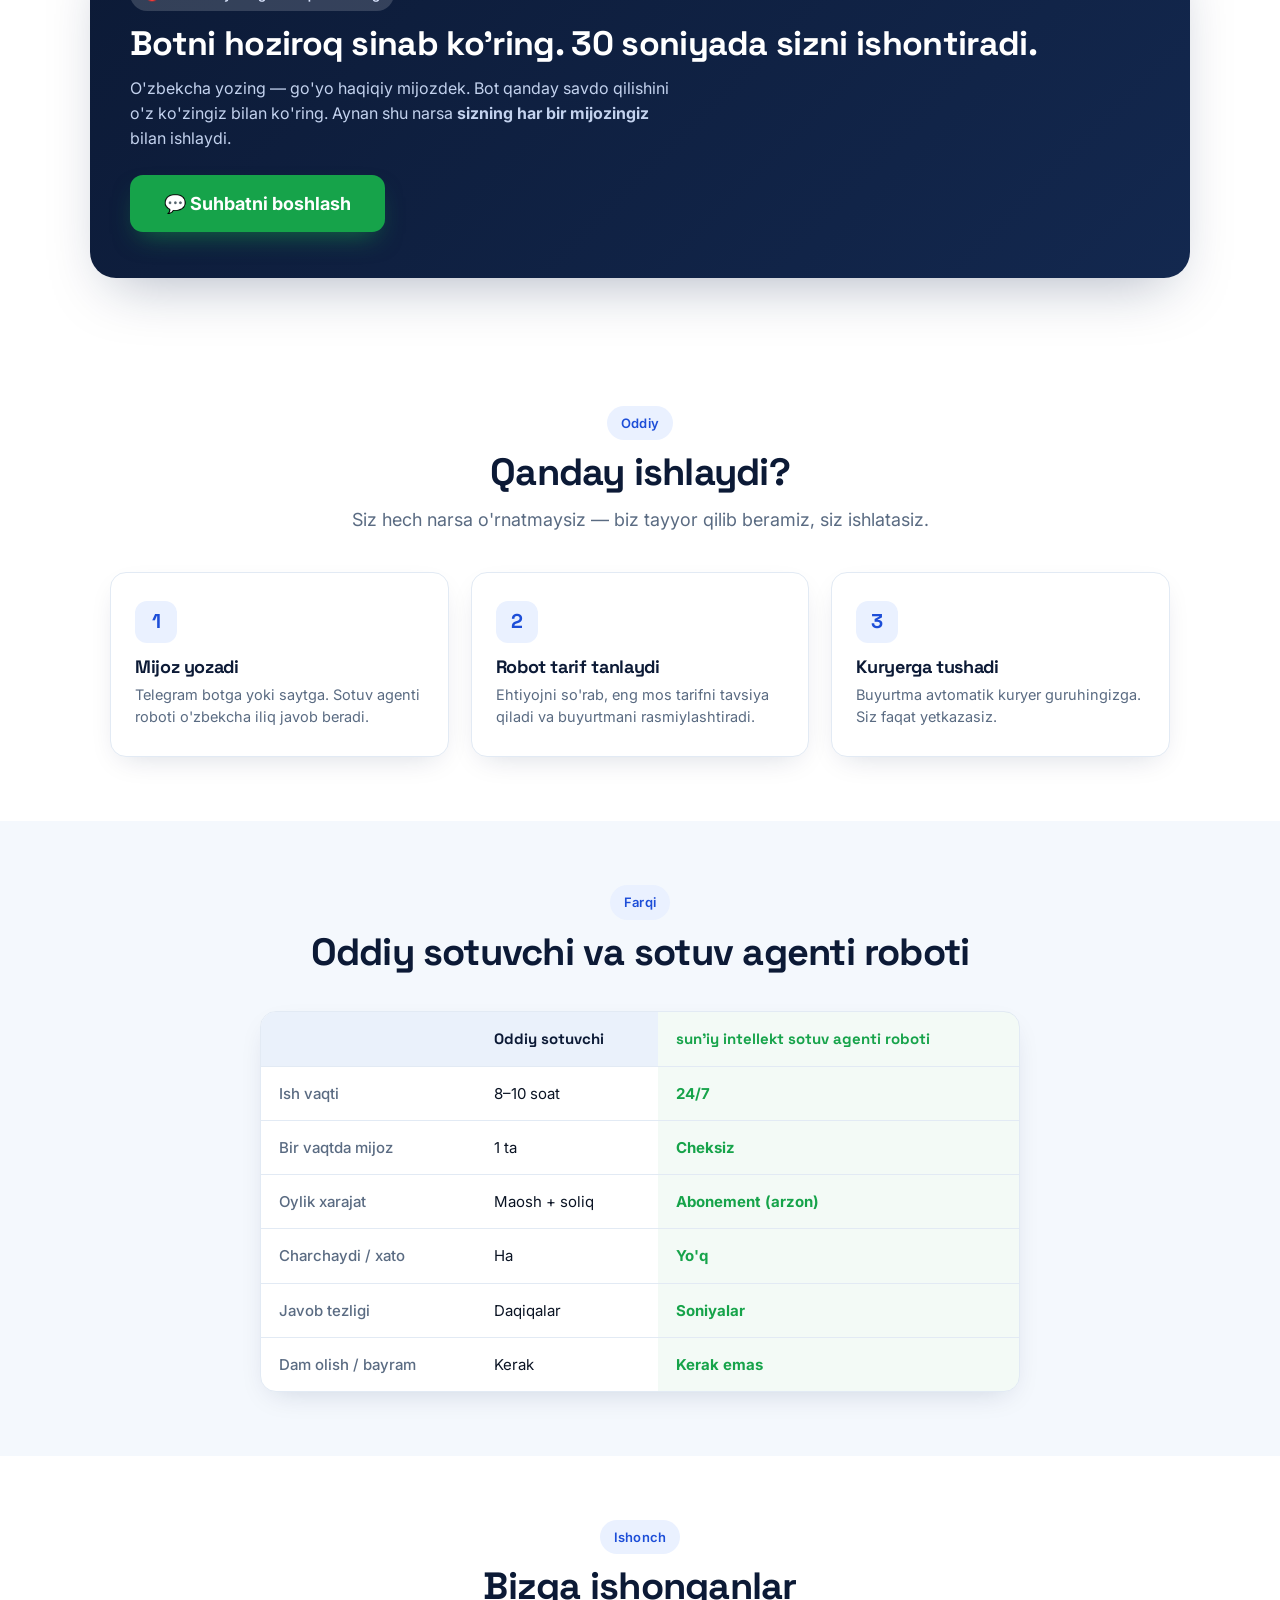
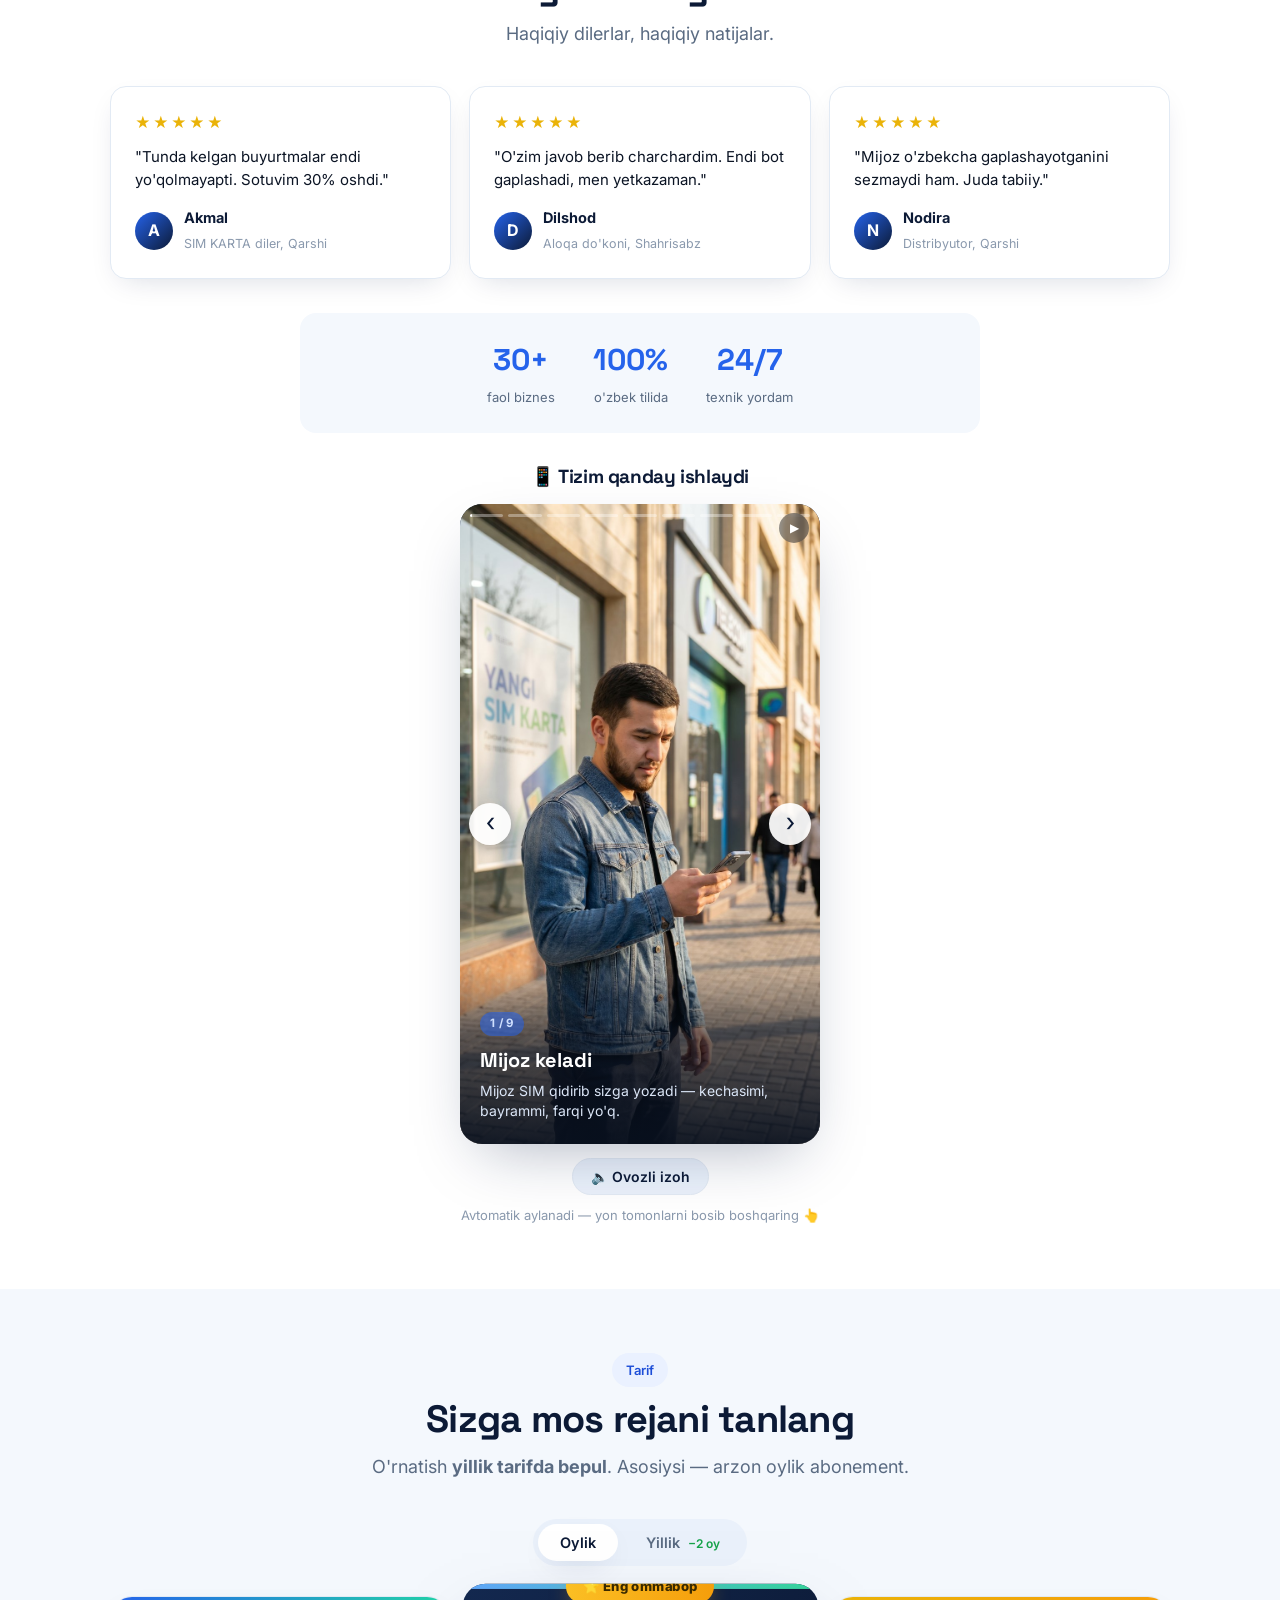
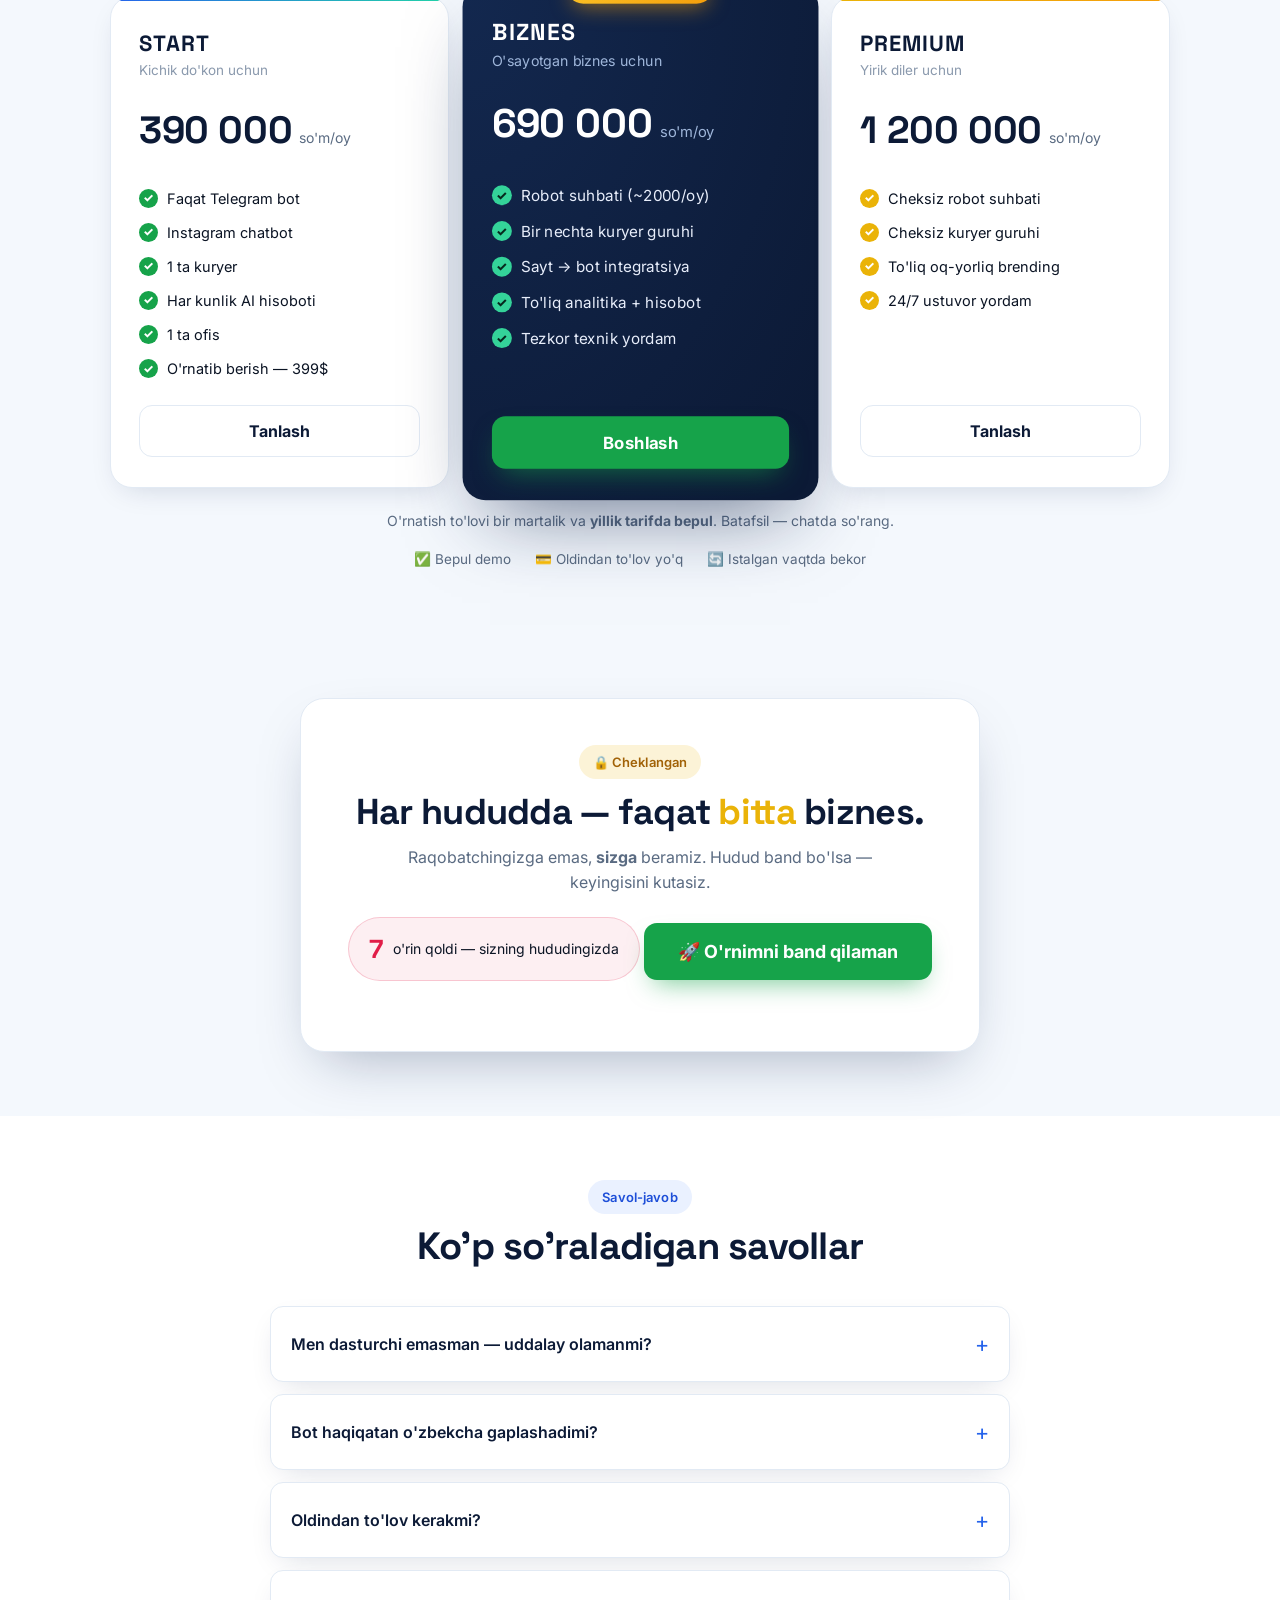
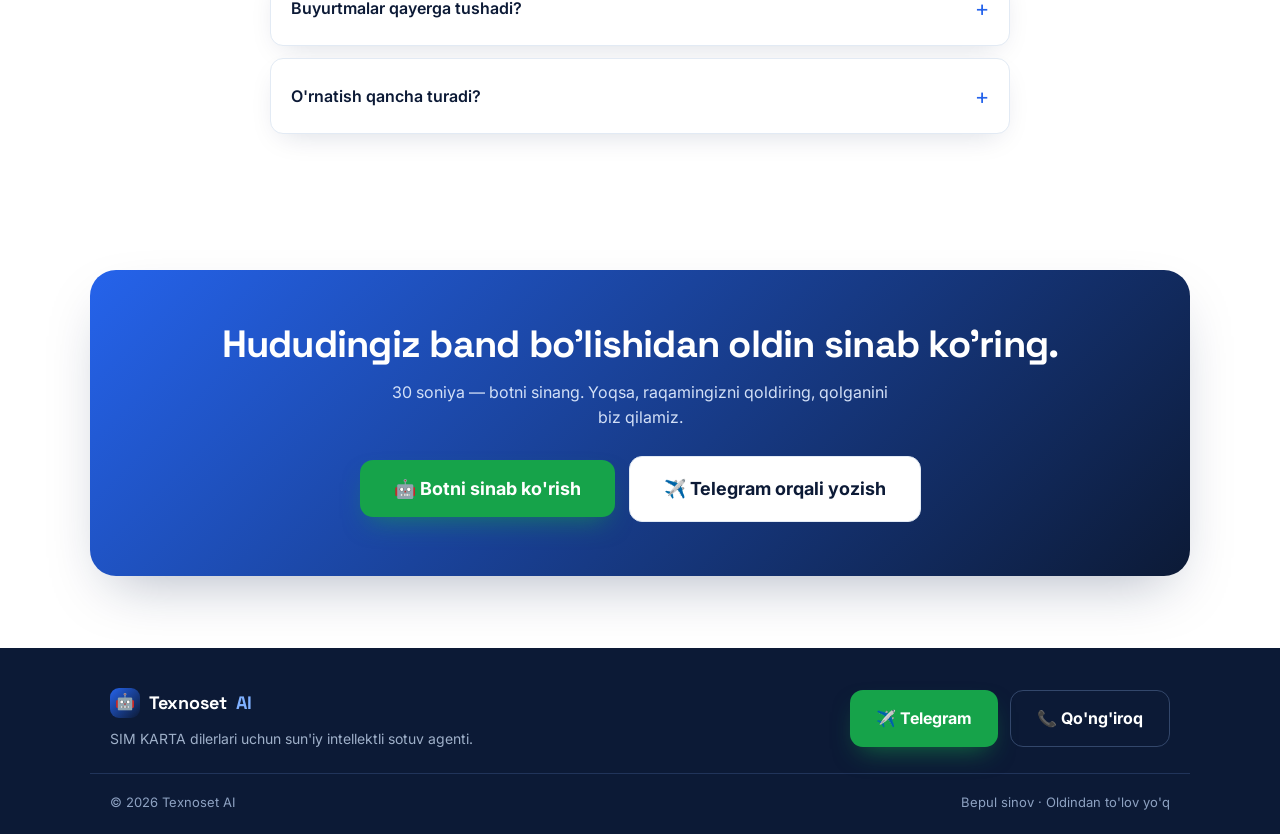
==== commit 822744d3: "Pages: START tarifi yangi bandlar" ====
--- a/index.html
+++ b/index.html
@@ -299,7 +299,7 @@
       <div class="plan reveal">
         <h3>START</h3><p class="p-sub">Kichik do'kon uchun</p>
         <div class="price"><span class="amt" data-month="390 000" data-year="325 000">390 000</span><span class="per">so'm/oy</span></div>
-        <ul><li>Robot suhbati (~500/oy)</li><li>1 kuryer guruhi</li><li>Hosting + yangilanish</li><li>Asosiy analitika</li></ul>
+        <ul><li>Faqat Telegram bot</li><li>Instagram chatbot</li><li>1 ta kuryer</li><li>Har kunlik AI hisoboti</li><li>1 ta ofis</li><li>O'rnatib berish — 399$</li></ul>
         <button class="btn btn-ghost" data-plan-order="start">Tanlash</button>
       </div>
       <div class="plan featured reveal">
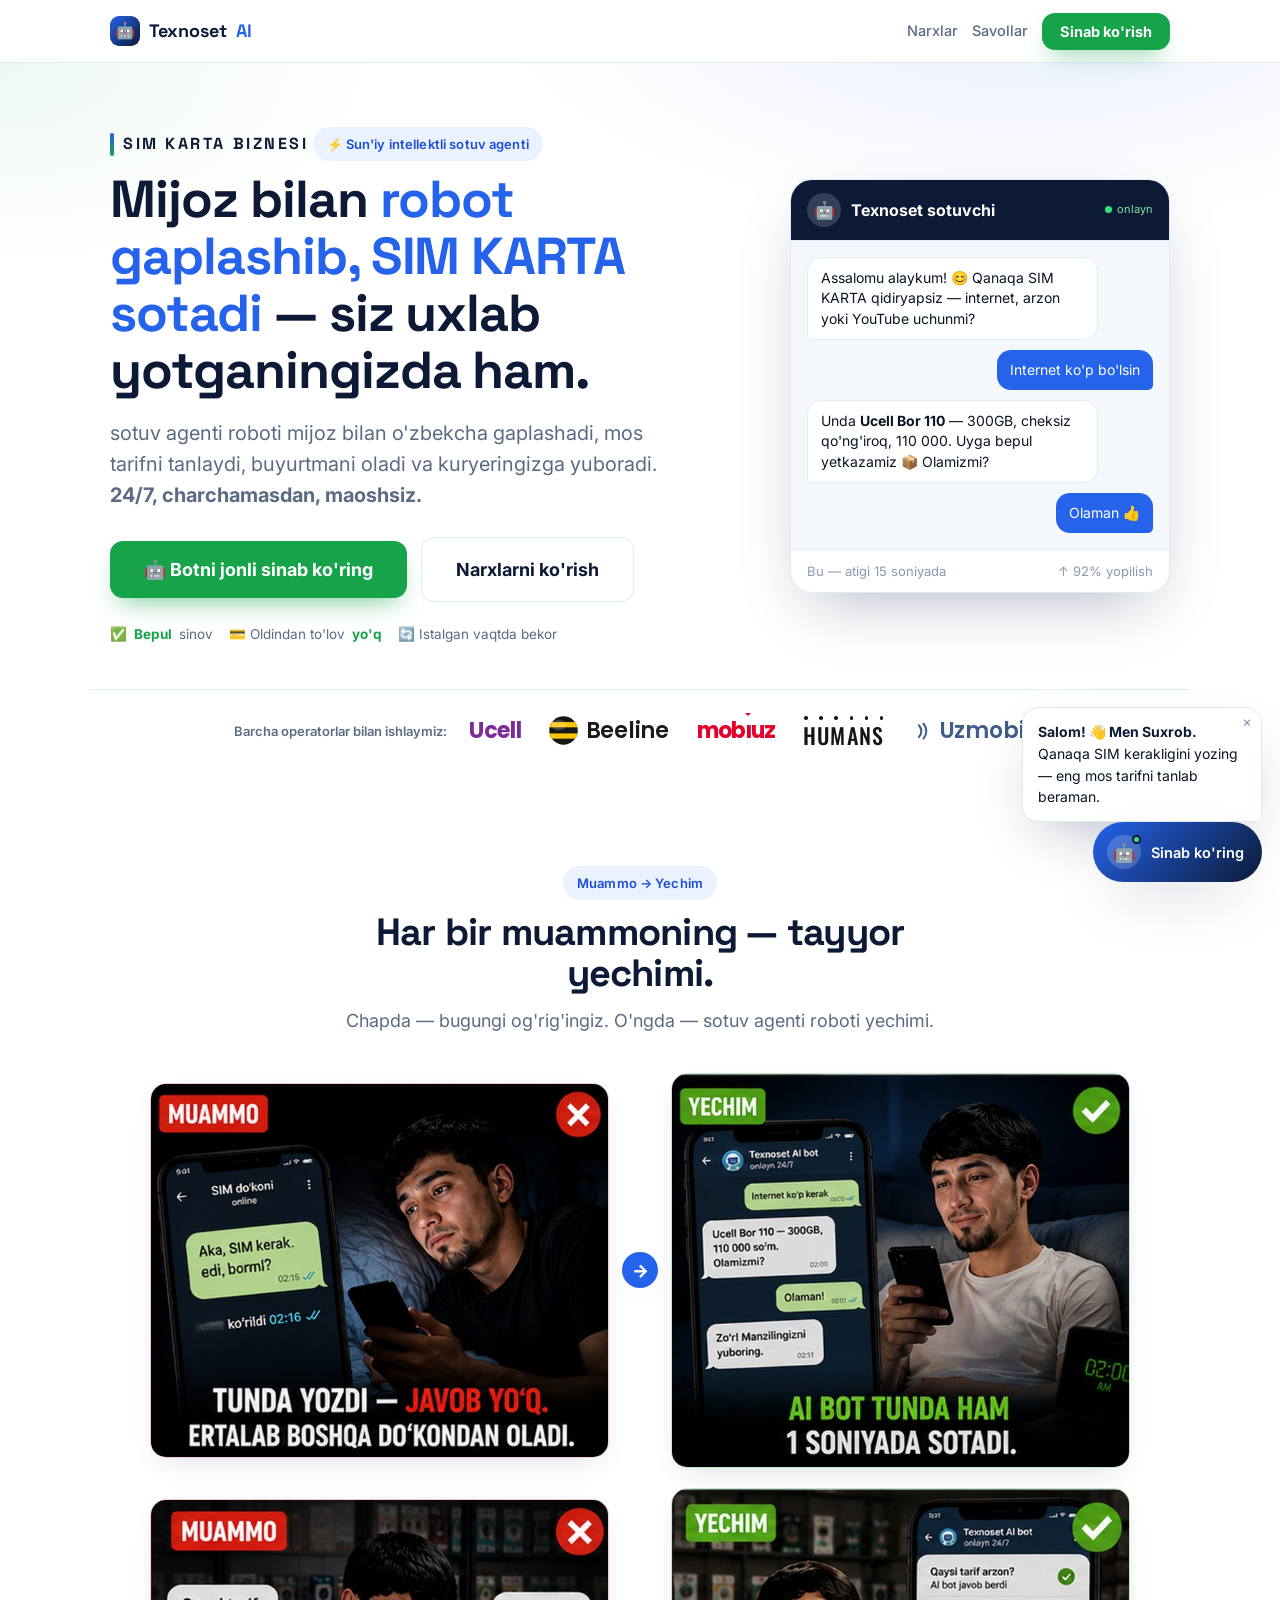
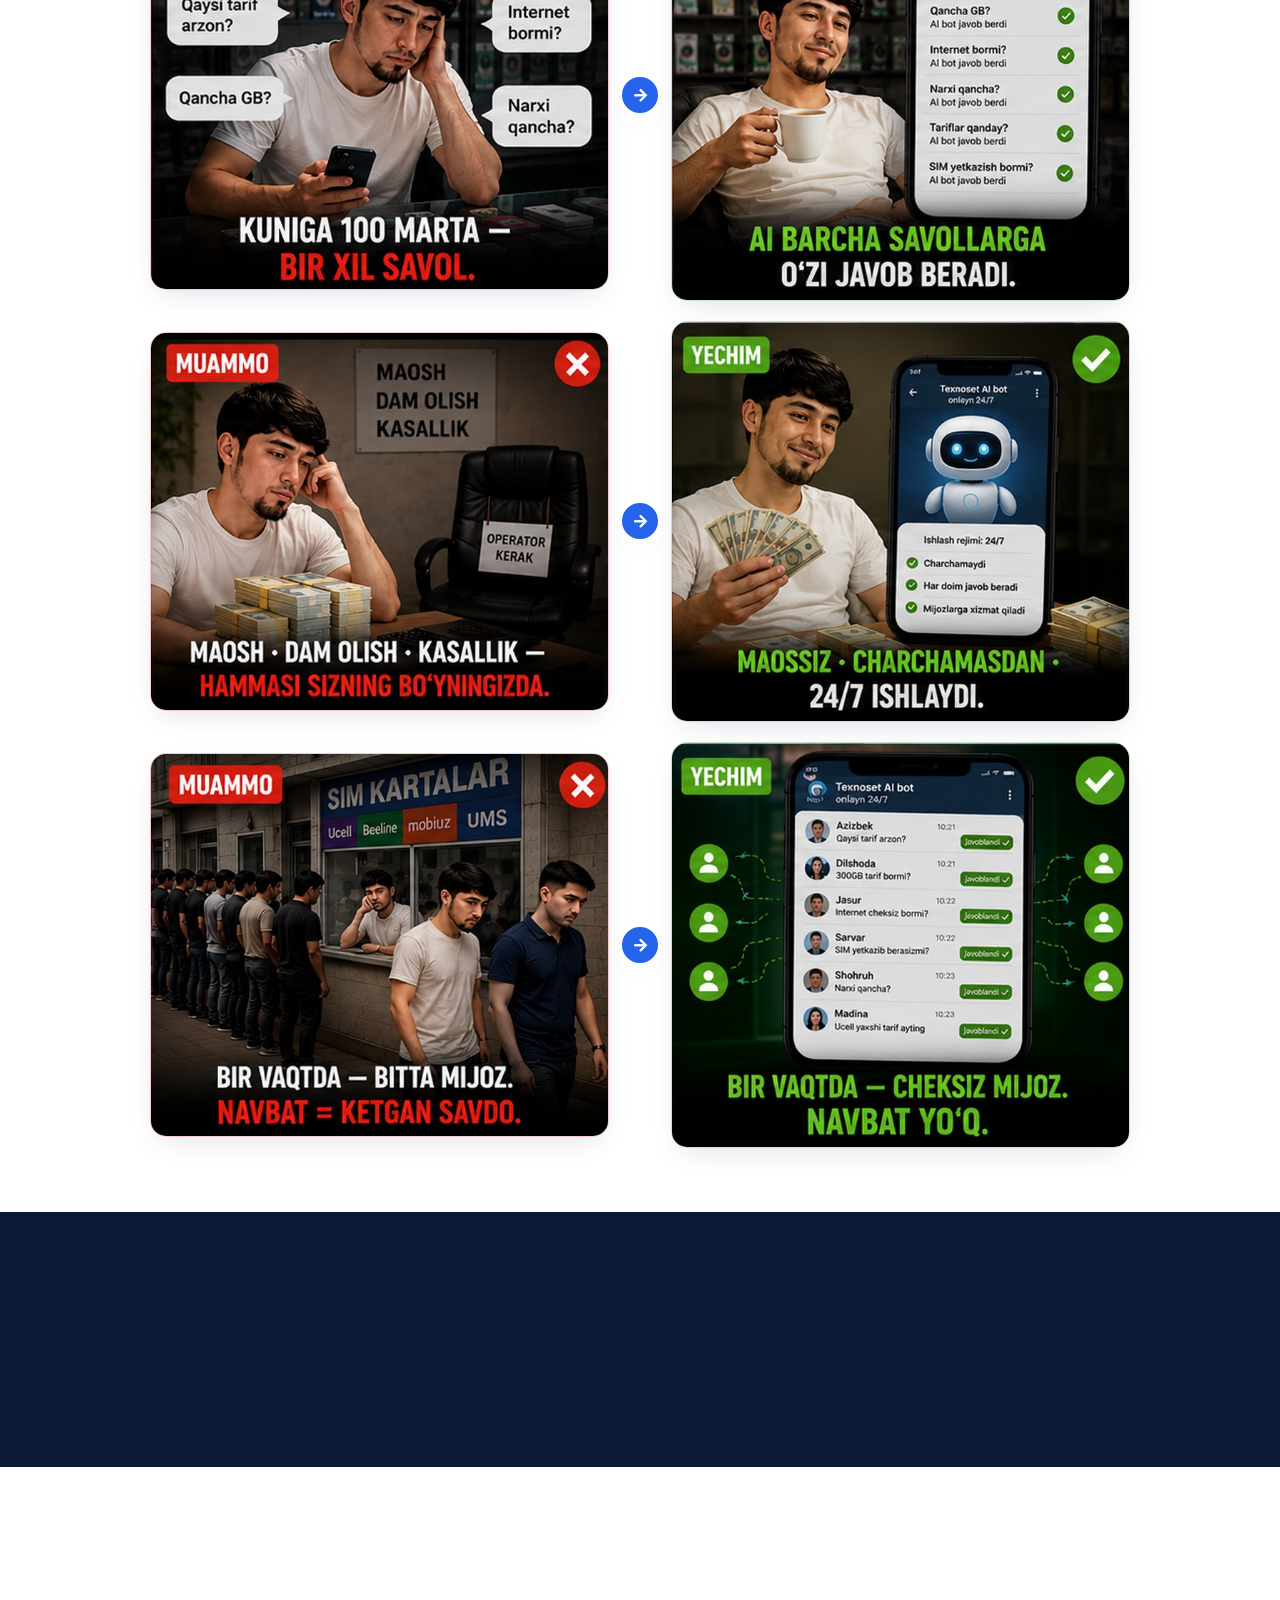
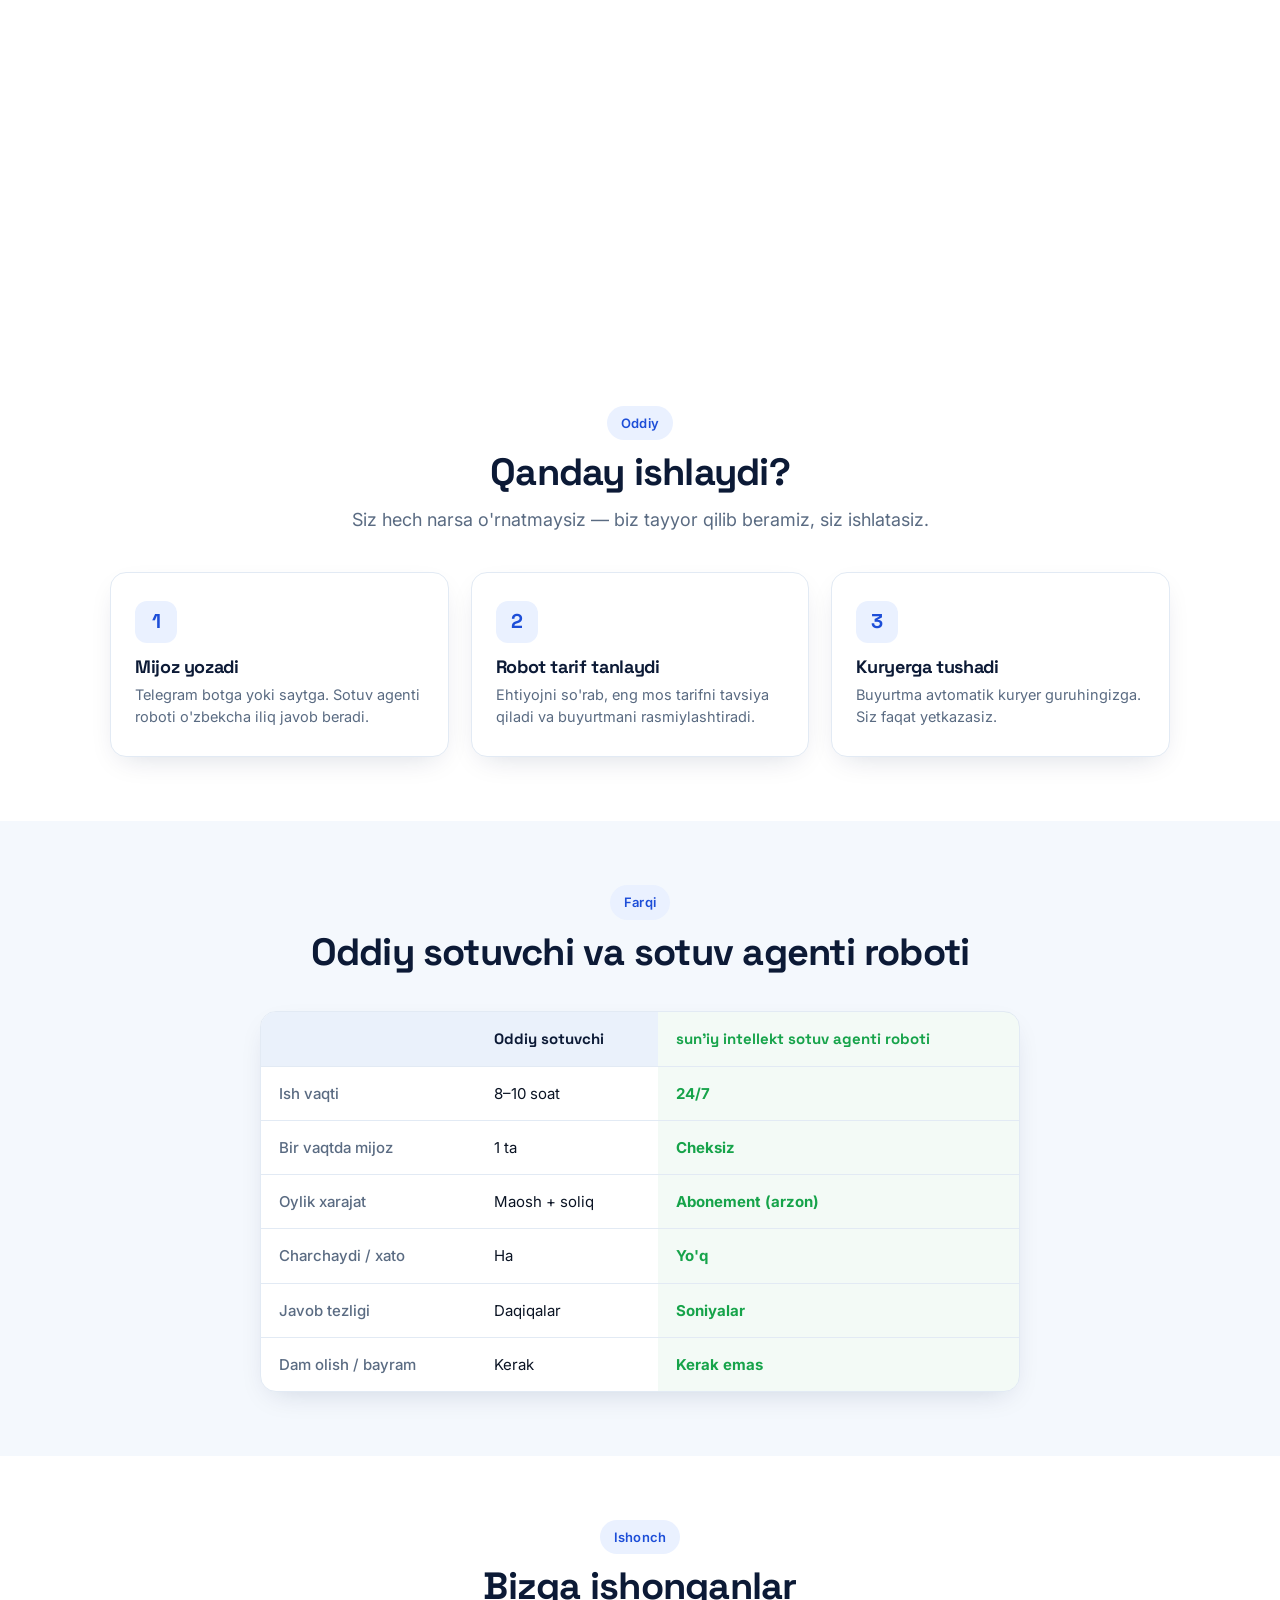
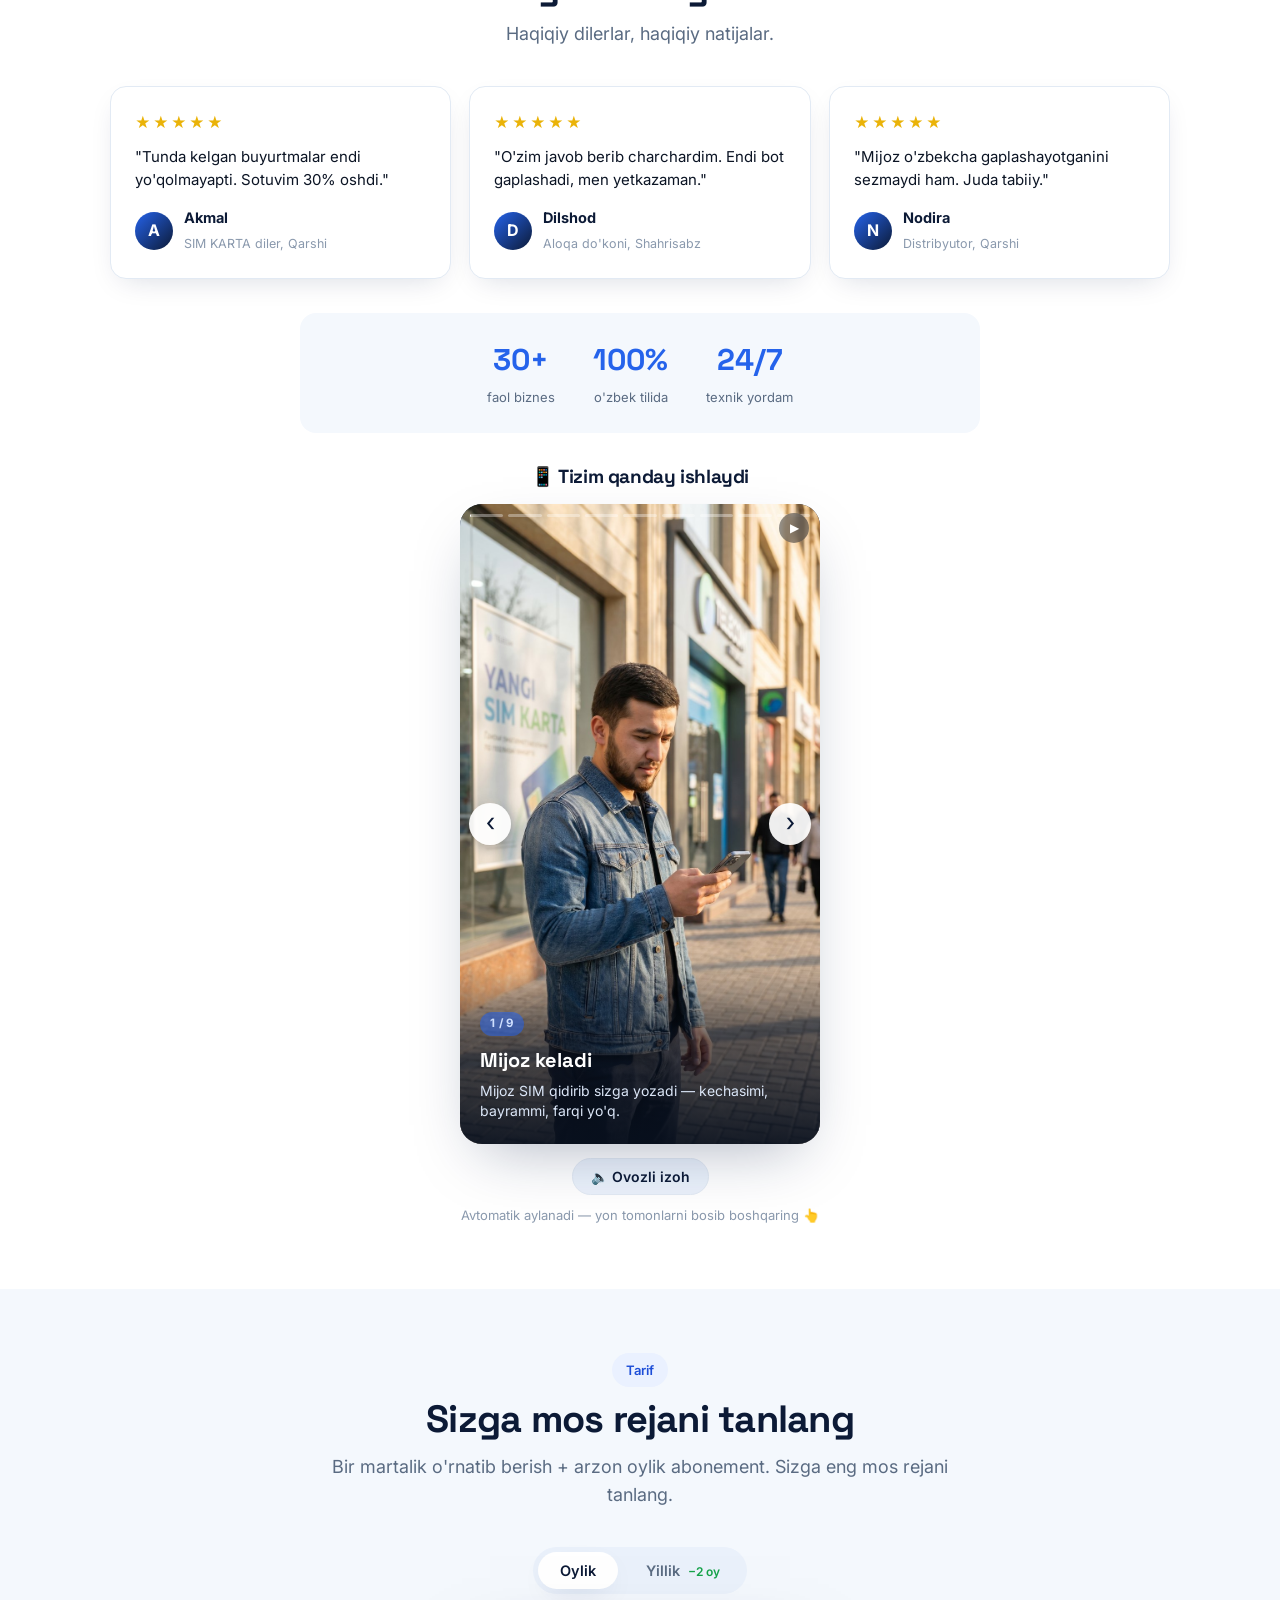
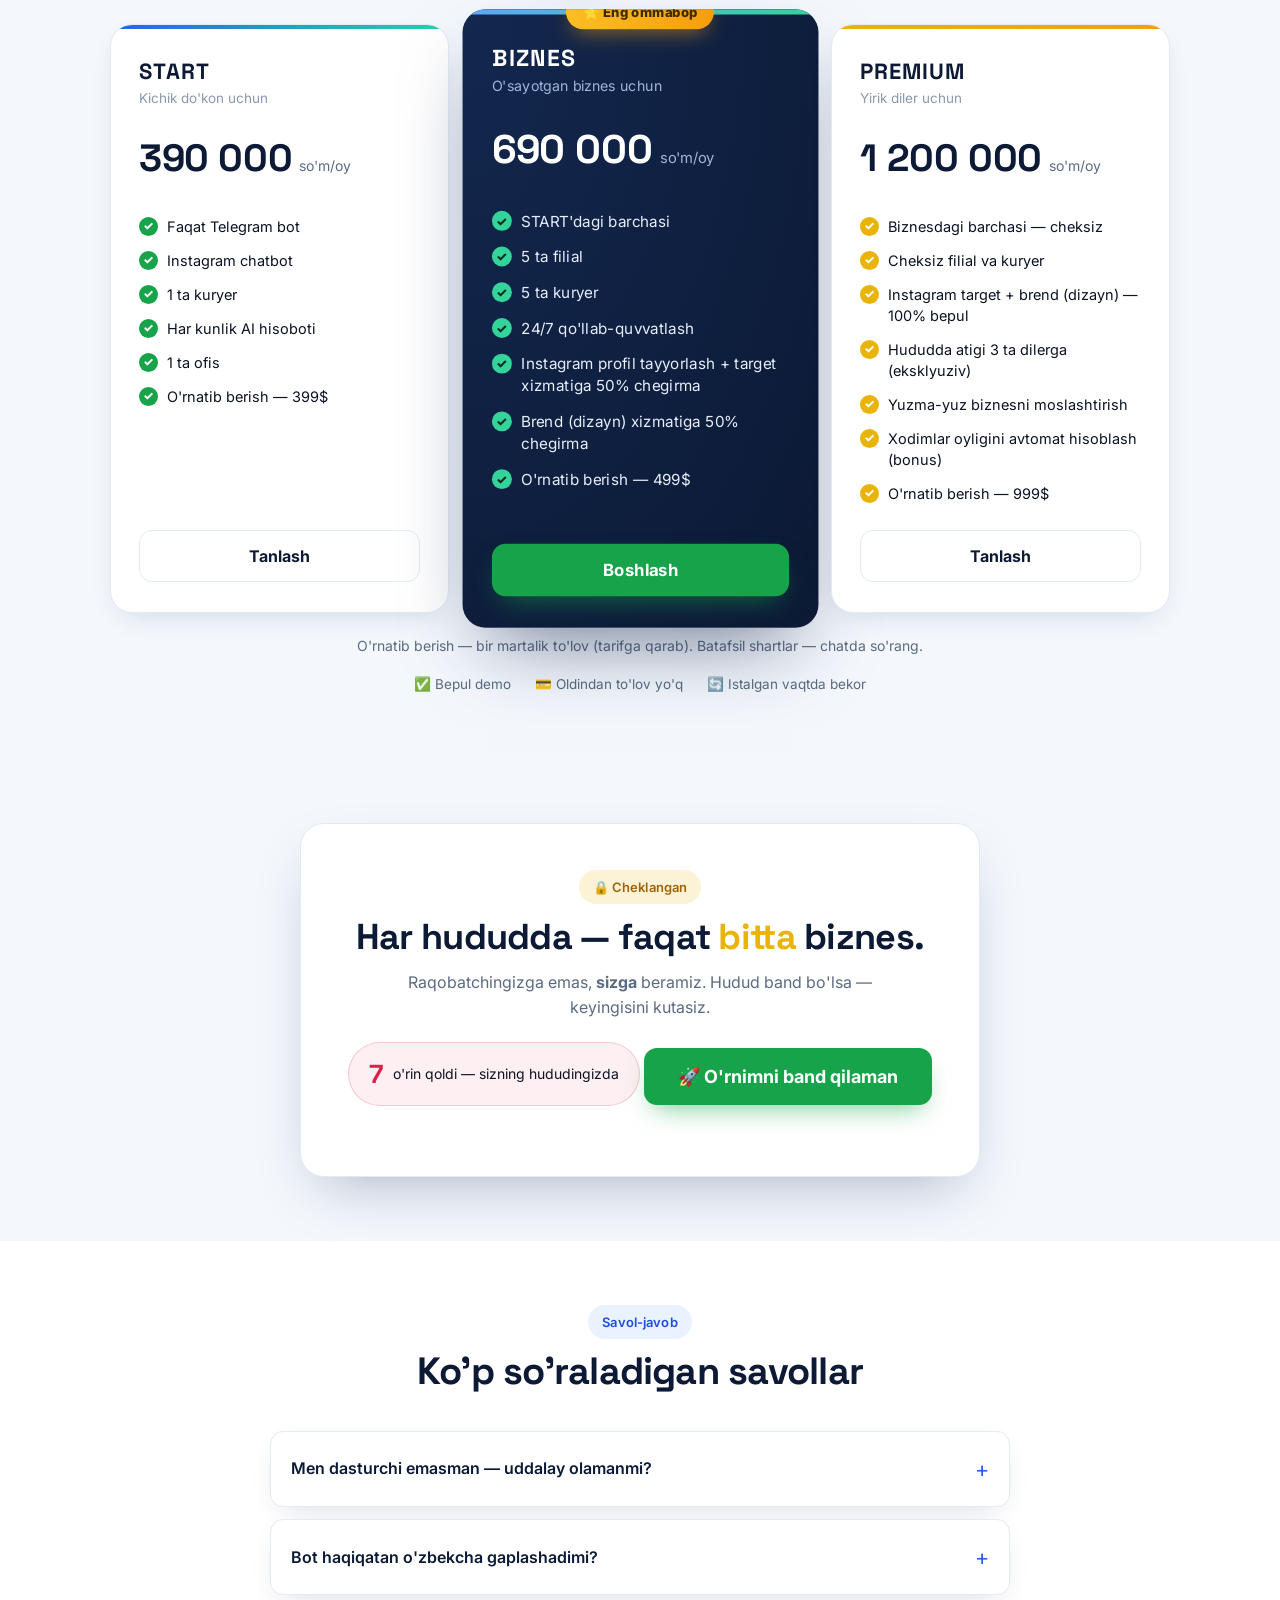
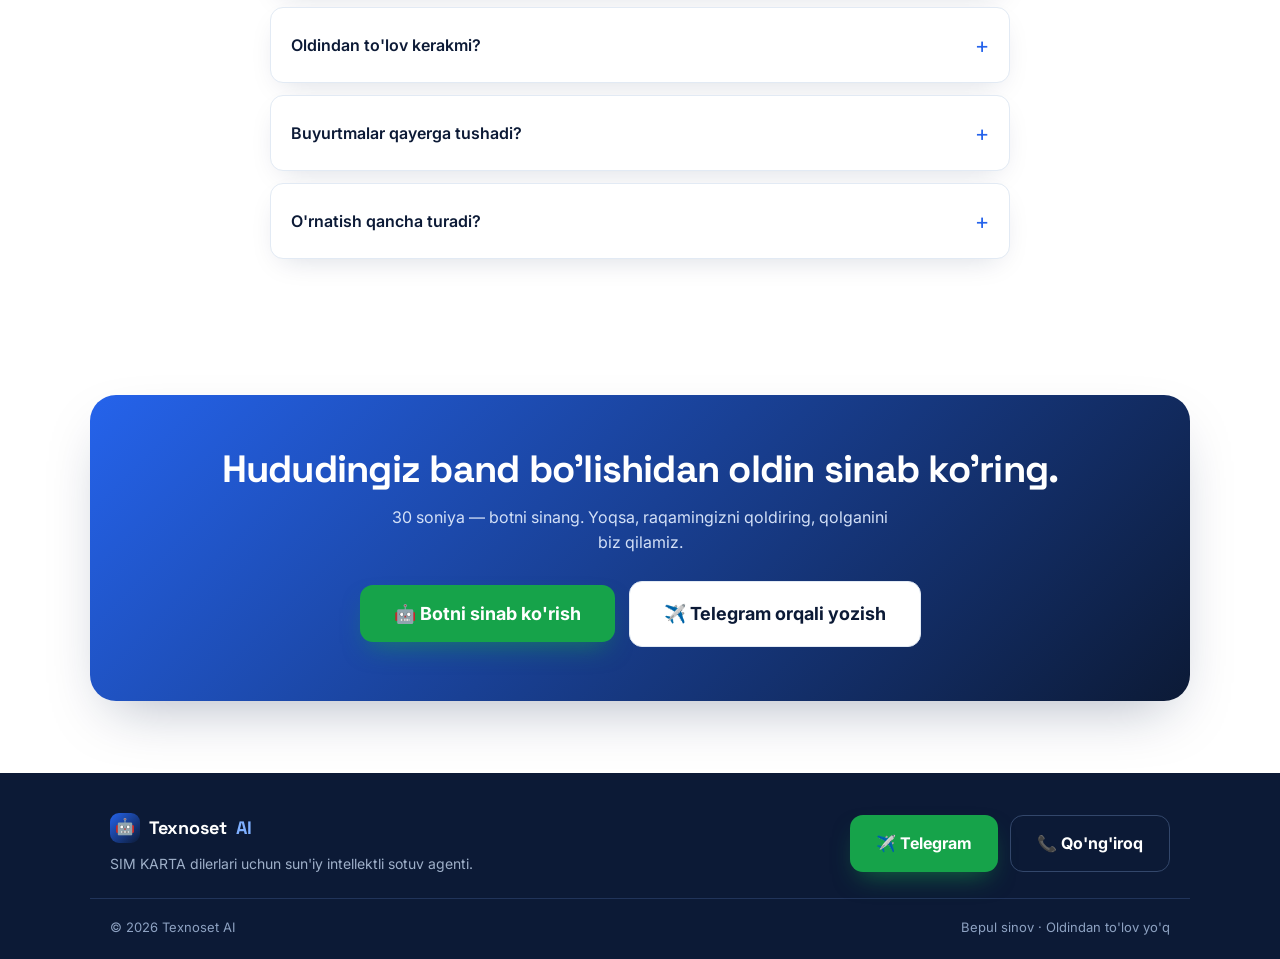
==== commit 40dc13f8: "Pages: BIZNES/PREMIUM tariflari yangilandi" ====
--- a/index.html
+++ b/index.html
@@ -290,7 +290,7 @@
 <!-- ============ NARX ============ -->
 <section class="sec soft-sec" id="narx">
   <div class="wrap">
-    <div class="sec-head reveal"><span class="eyebrow">Tarif</span><h2>Sizga mos rejani tanlang</h2><p class="sub">O'rnatish <b>yillik tarifda bepul</b>. Asosiysi — arzon oylik abonement.</p></div>
+    <div class="sec-head reveal"><span class="eyebrow">Tarif</span><h2>Sizga mos rejani tanlang</h2><p class="sub">Bir martalik o'rnatib berish + arzon oylik abonement. Sizga eng mos rejani tanlang.</p></div>
     <div class="toggle reveal" role="tablist" aria-label="To'lov davri">
       <button class="tg active" data-period="month" role="tab" aria-selected="true">Oylik</button>
       <button class="tg" data-period="year" role="tab" aria-selected="false">Yillik <span class="save">−2 oy</span></button>
@@ -306,17 +306,17 @@
         <div class="badge">⭐ Eng ommabop</div>
         <h3>BIZNES</h3><p class="p-sub">O'sayotgan biznes uchun</p>
         <div class="price"><span class="amt" data-month="690 000" data-year="575 000">690 000</span><span class="per">so'm/oy</span></div>
-        <ul><li>Robot suhbati (~2000/oy)</li><li>Bir nechta kuryer guruhi</li><li>Sayt → bot integratsiya</li><li>To'liq analitika + hisobot</li><li>Tezkor texnik yordam</li></ul>
+        <ul><li>START'dagi barchasi</li><li>5 ta filial</li><li>5 ta kuryer</li><li>24/7 qo'llab-quvvatlash</li><li>Instagram profil tayyorlash + target xizmatiga 50% chegirma</li><li>Brend (dizayn) xizmatiga 50% chegirma</li><li>O'rnatib berish — 499$</li></ul>
         <button class="btn btn-cta" data-plan-order="biznes">Boshlash</button>
       </div>
       <div class="plan premium reveal">
         <h3>PREMIUM</h3><p class="p-sub">Yirik diler uchun</p>
         <div class="price"><span class="amt" data-month="1 200 000" data-year="1 000 000">1 200 000</span><span class="per">so'm/oy</span></div>
-        <ul><li>Cheksiz robot suhbati</li><li>Cheksiz kuryer guruhi</li><li>To'liq oq-yorliq brending</li><li>24/7 ustuvor yordam</li></ul>
+        <ul><li>Biznesdagi barchasi — cheksiz</li><li>Cheksiz filial va kuryer</li><li>Instagram target + brend (dizayn) — 100% bepul</li><li>Hududda atigi 3 ta dilerga (eksklyuziv)</li><li>Yuzma-yuz biznesni moslashtirish</li><li>Xodimlar oyligini avtomat hisoblash (bonus)</li><li>O'rnatib berish — 999$</li></ul>
         <button class="btn btn-ghost" data-plan-order="premium">Tanlash</button>
       </div>
     </div>
-    <p class="setup-note reveal">O'rnatish to'lovi bir martalik va <b>yillik tarifda bepul</b>. Batafsil — chatda so'rang.</p>
+    <p class="setup-note reveal">O'rnatib berish — bir martalik to'lov (tarifga qarab). Batafsil shartlar — chatda so'rang.</p>
     <div class="risk-bar reveal"><span>✅ Bepul demo</span><span>💳 Oldindan to'lov yo'q</span><span>🔄 Istalgan vaqtda bekor</span></div>
   </div>
 </section>
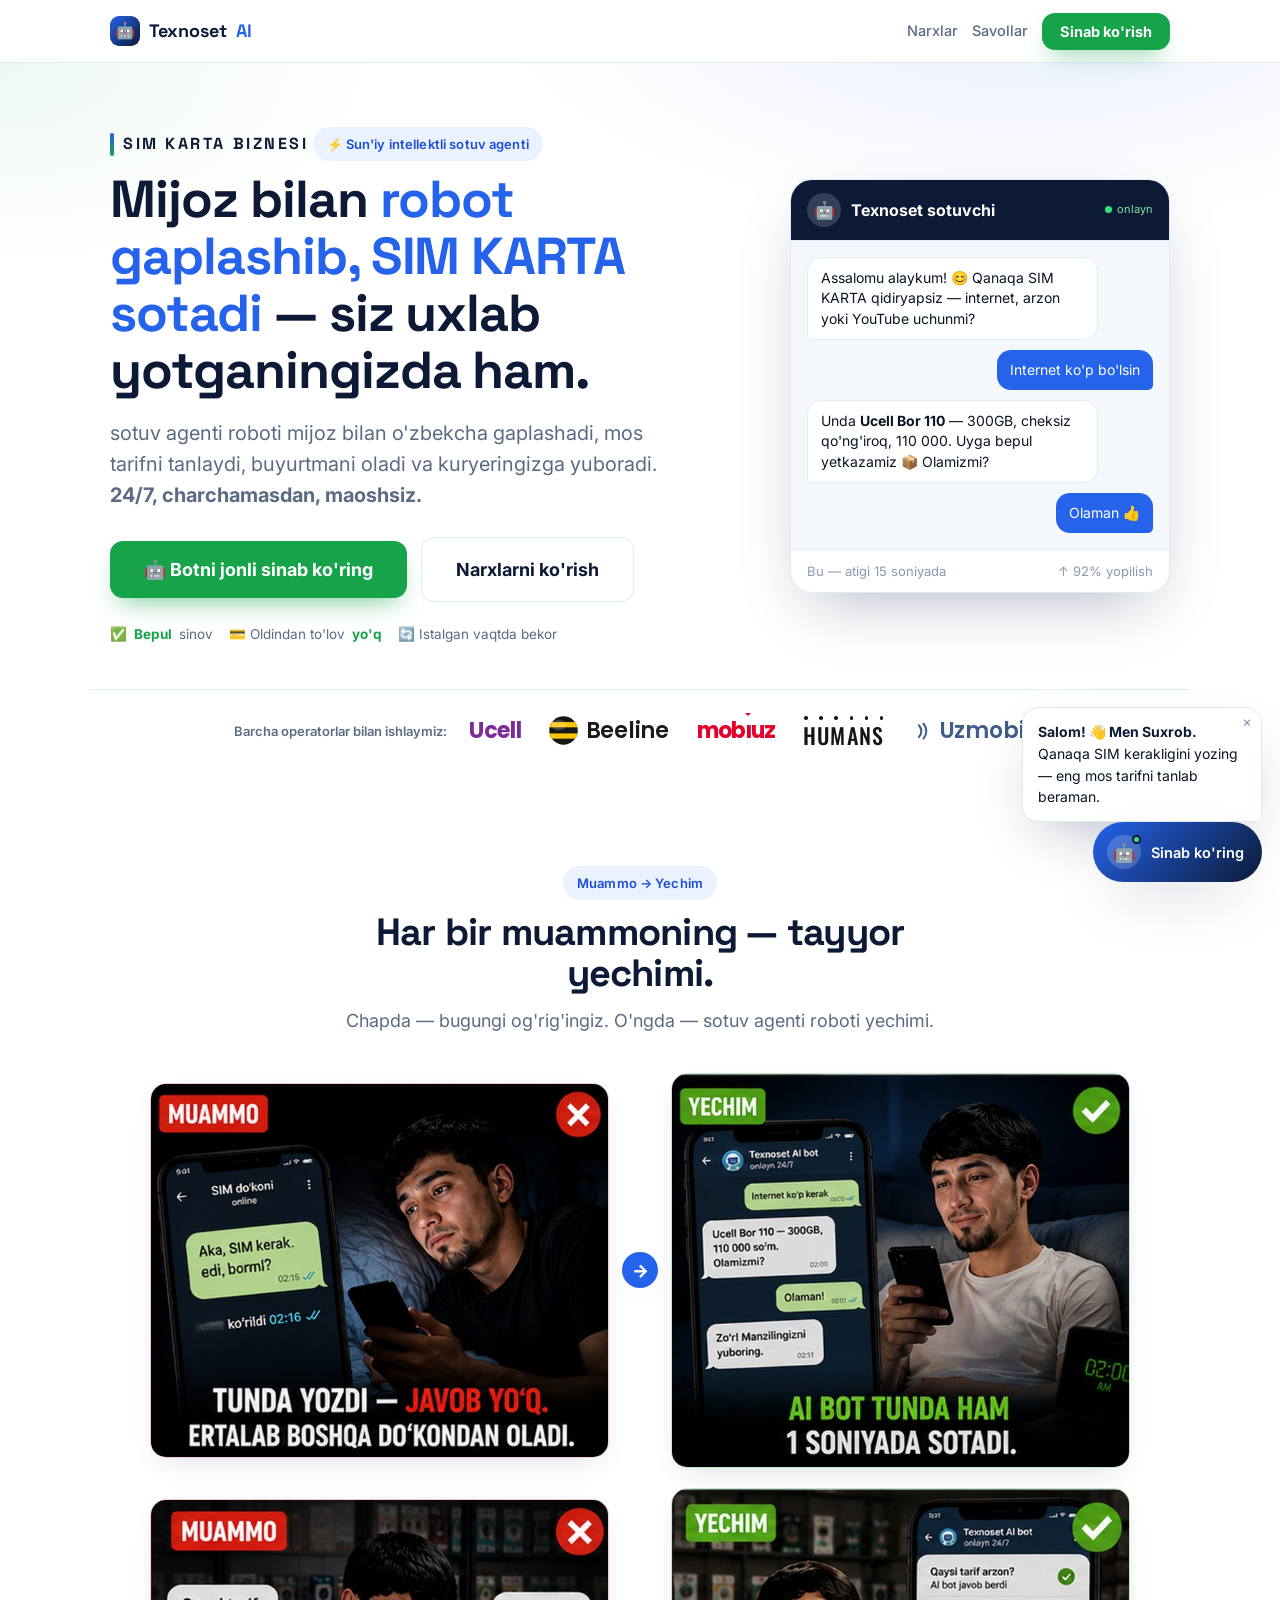
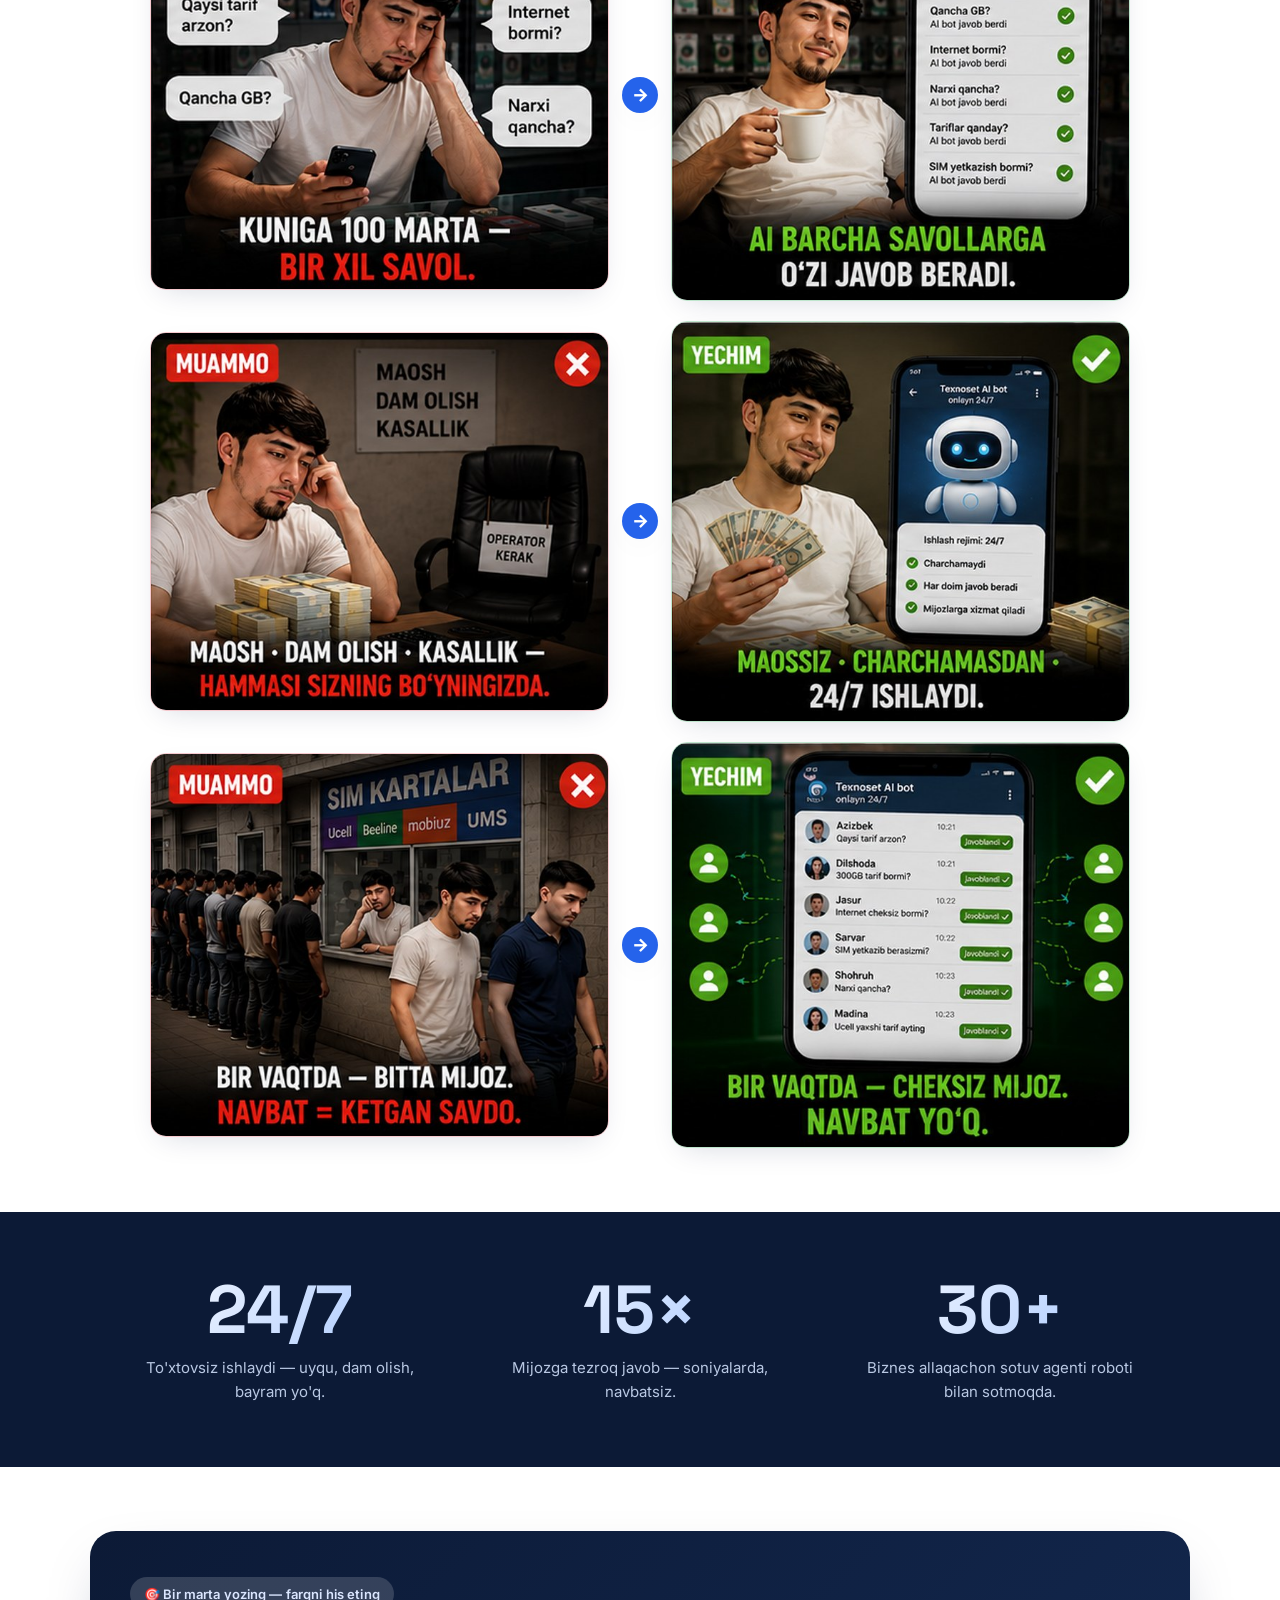
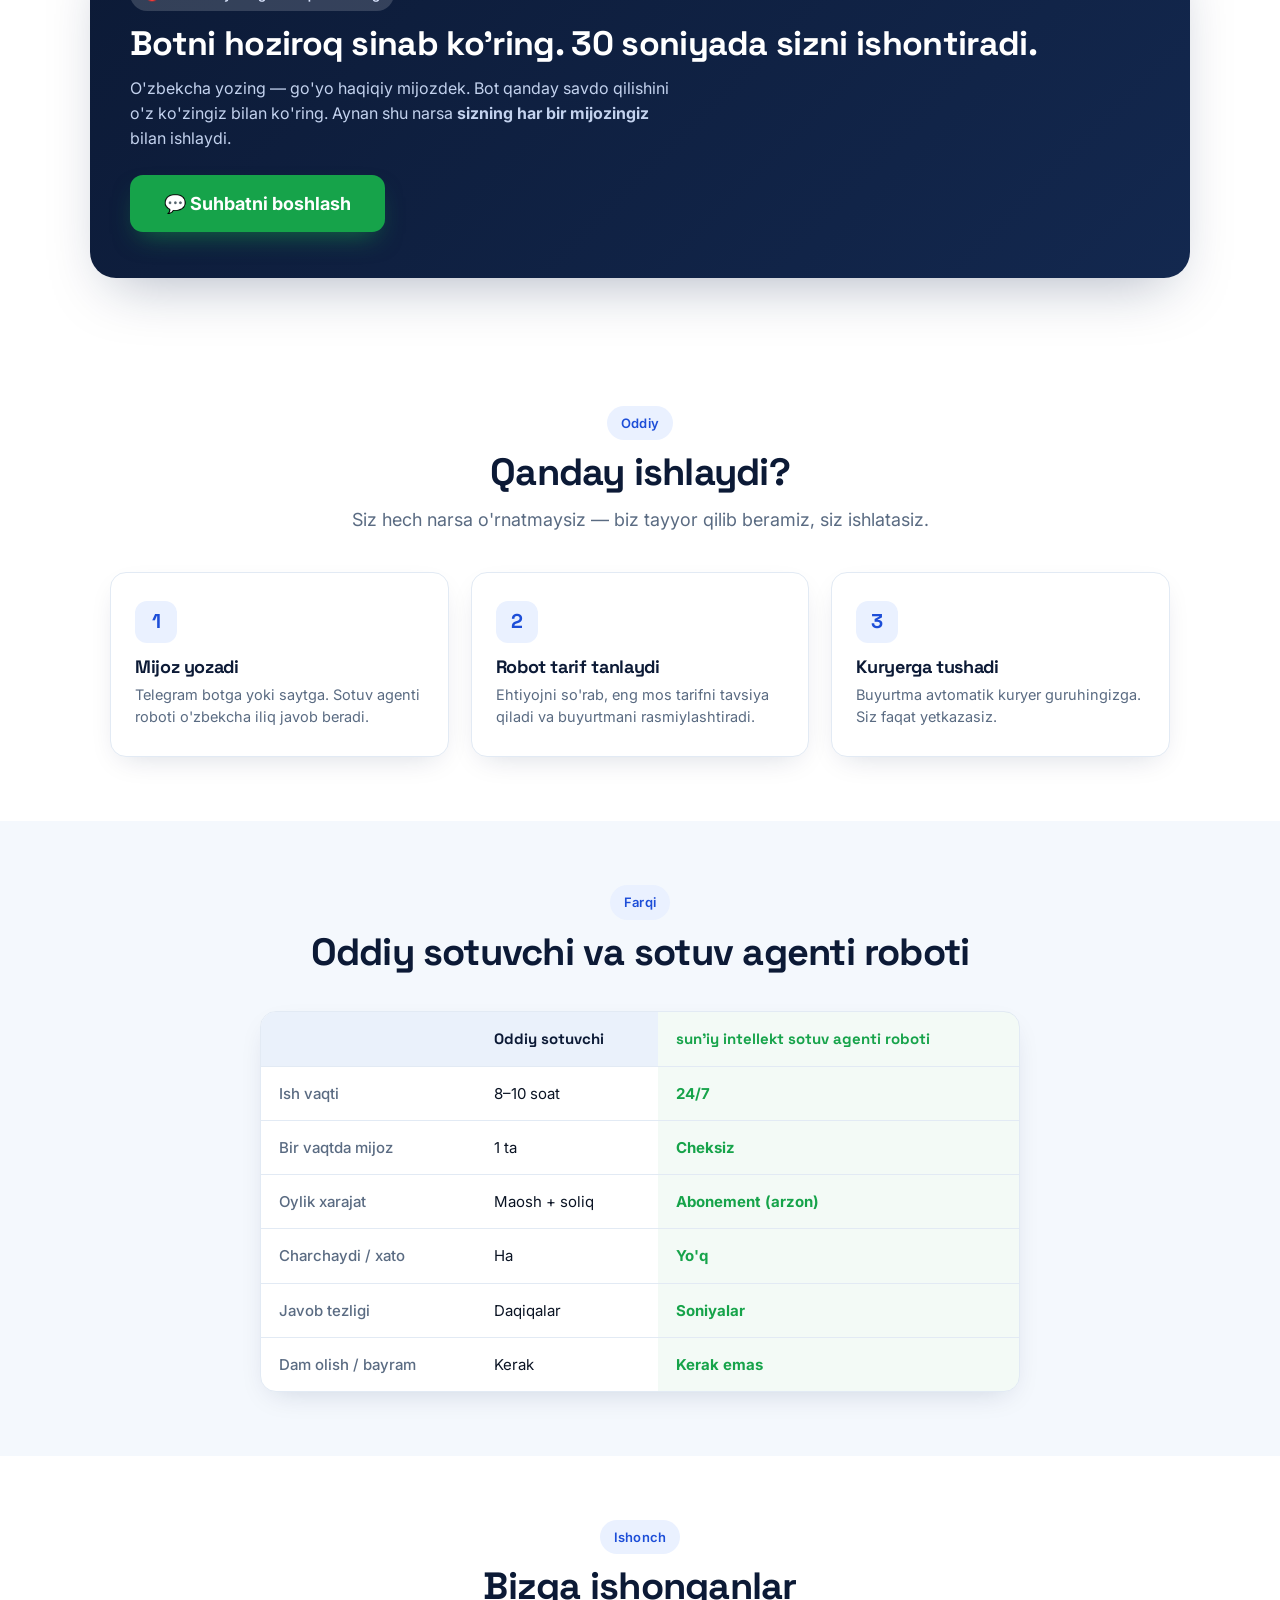
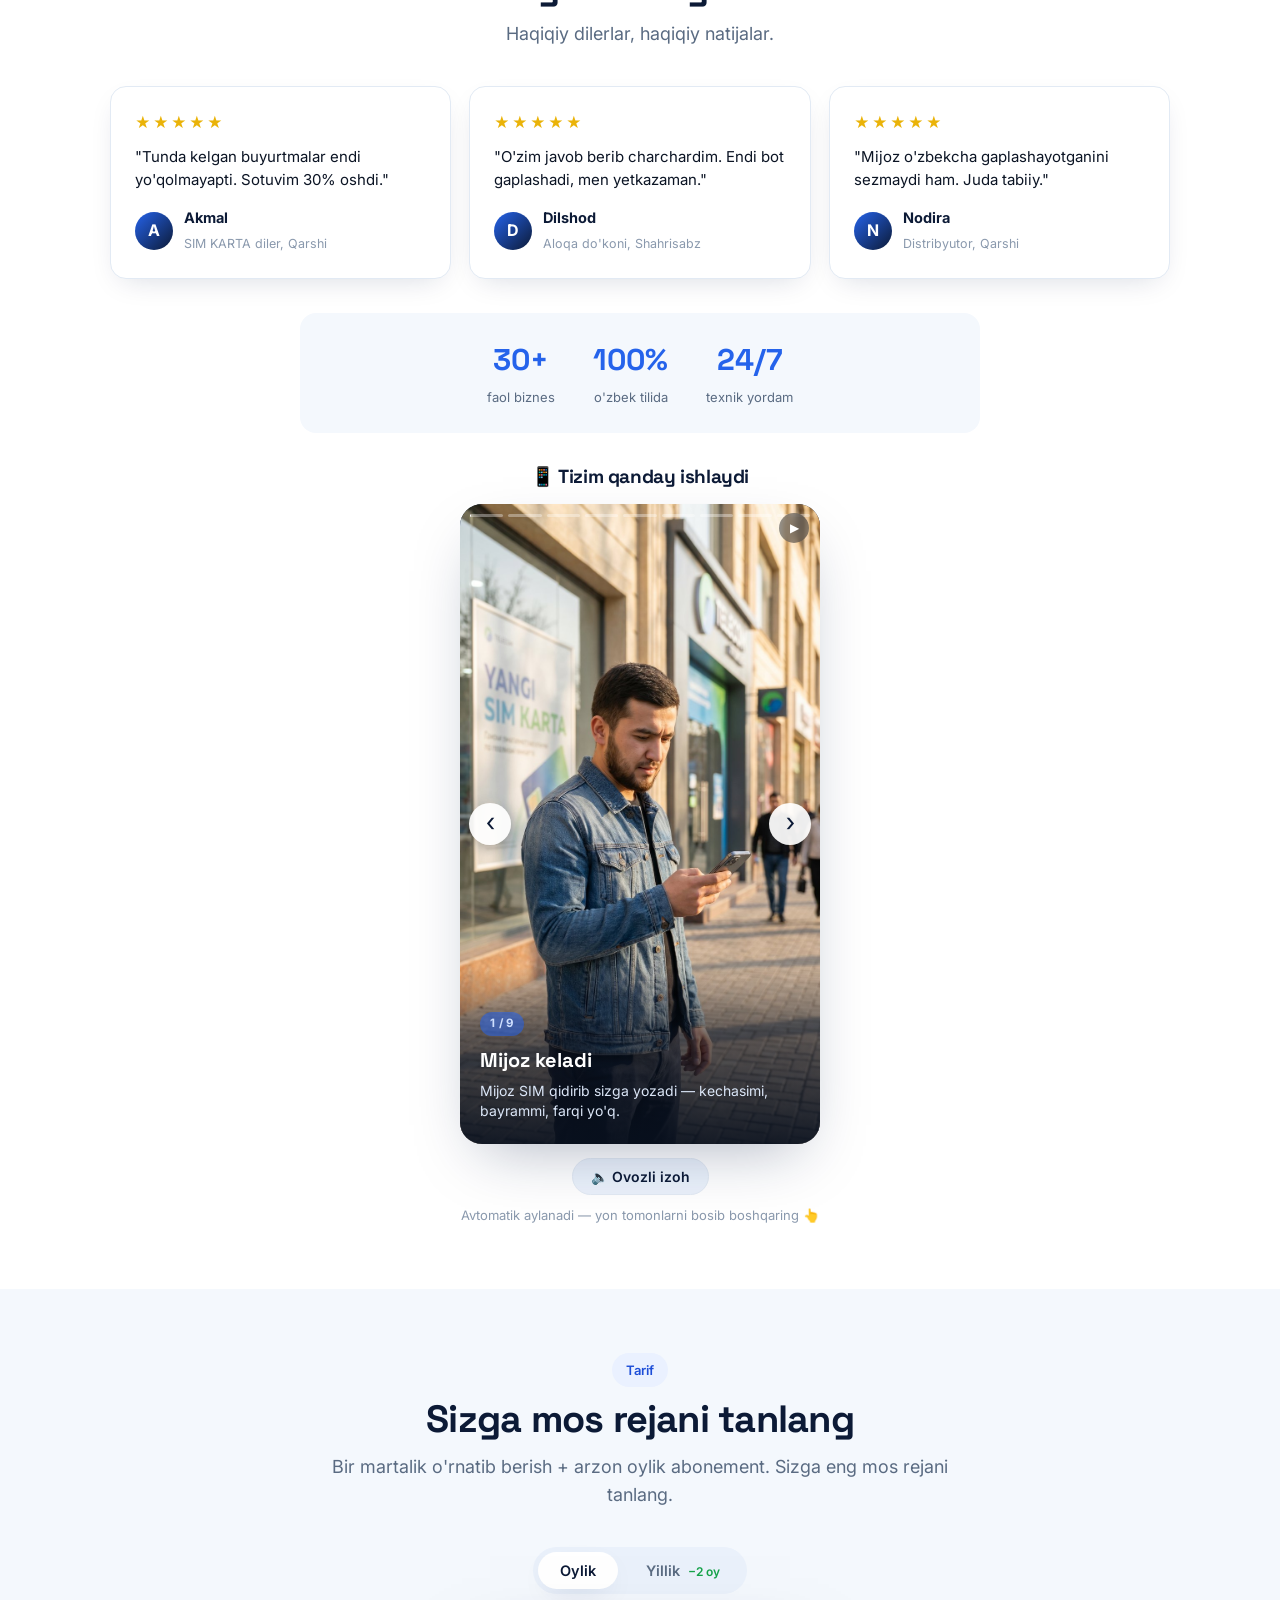
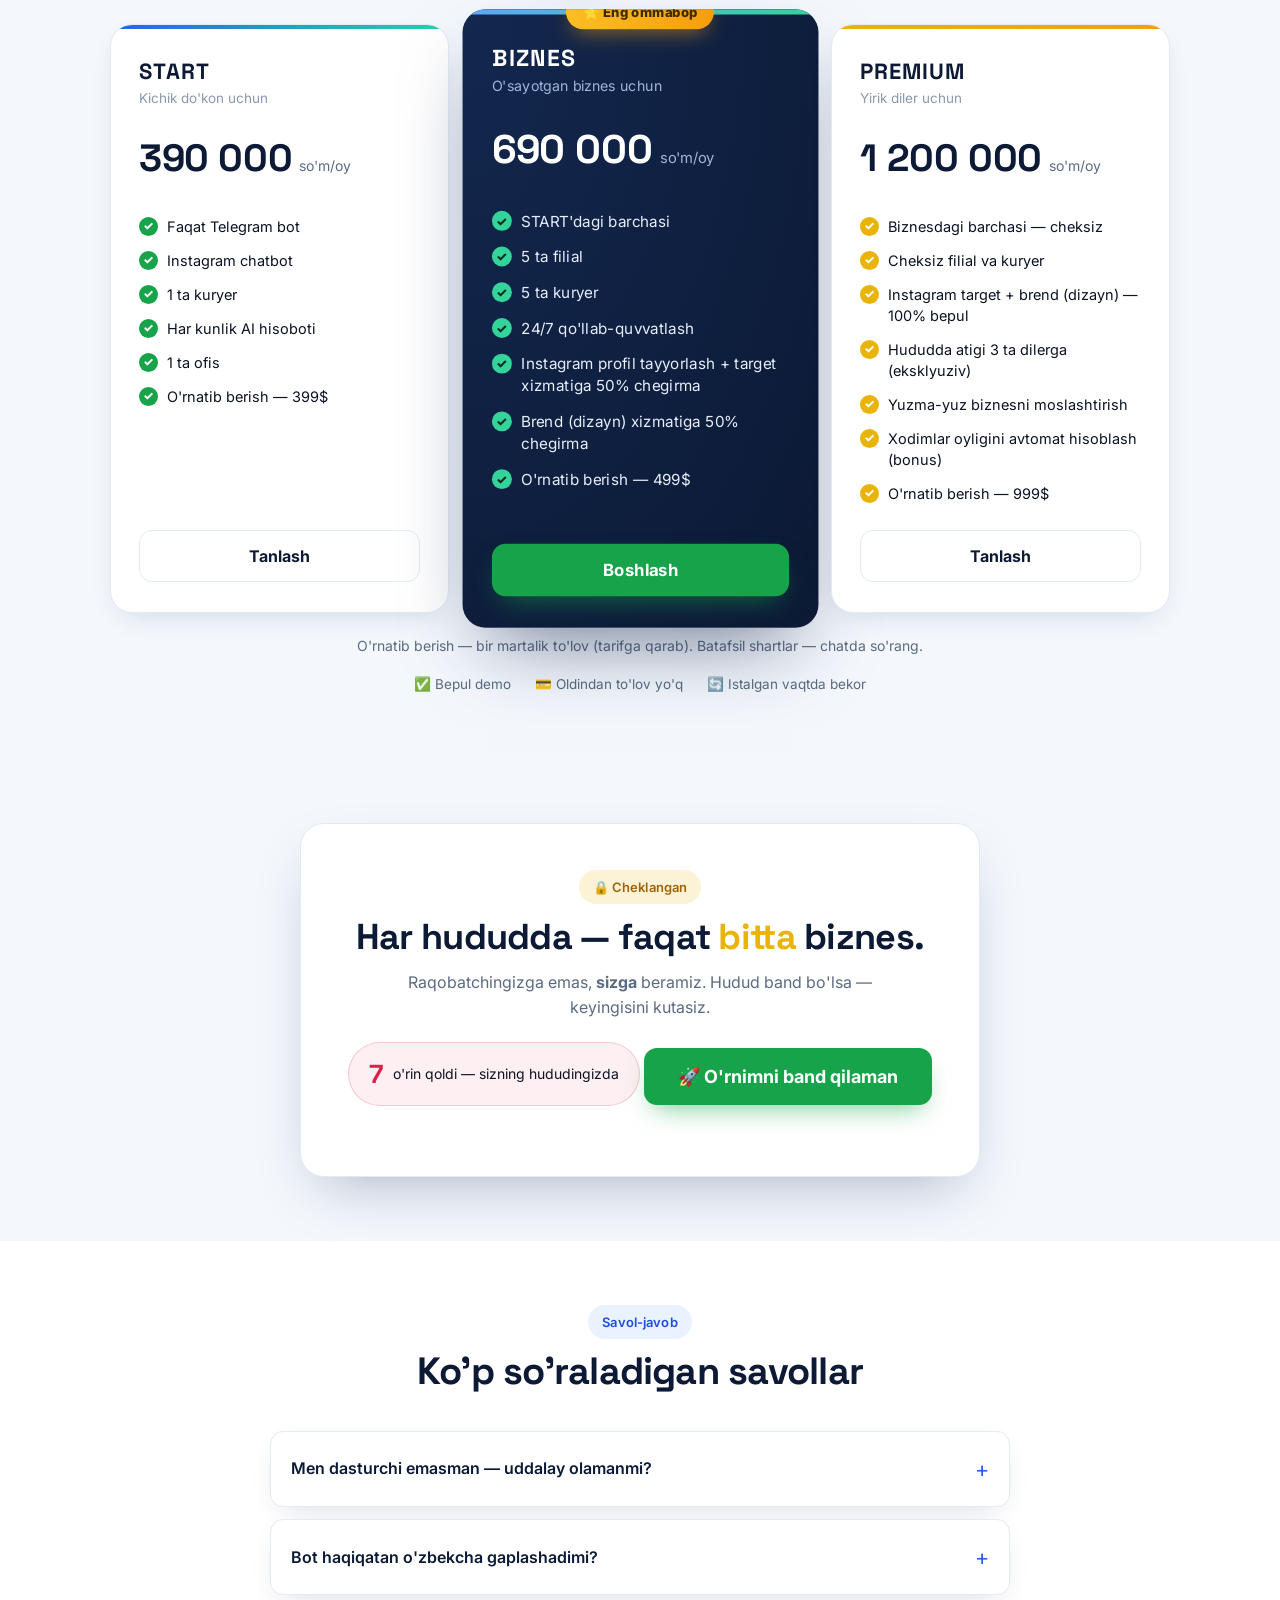
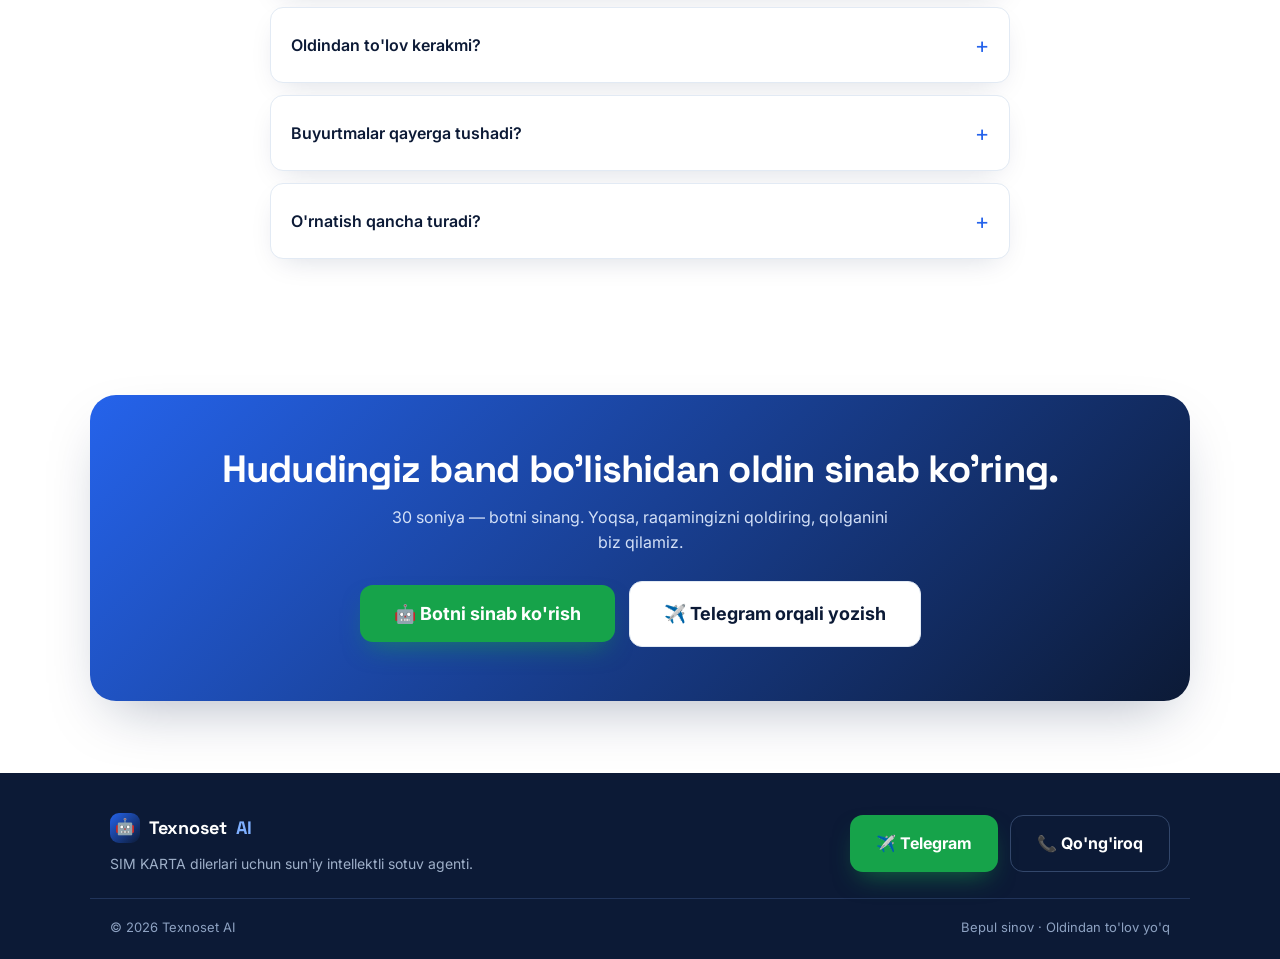
==== commit 0e320a9c: "Pages: mobil chat sheet (styles.css?v=7)" ====
--- a/index.html
+++ b/index.html
@@ -102,7 +102,7 @@
     .hdr a.nav{display:none}
   }
 </style>
-<link rel="stylesheet" href="css/styles.css?v=6">
+<link rel="stylesheet" href="css/styles.css?v=7">
 </head>
 <body>
 
--- a/css/styles.css
+++ b/css/styles.css
@@ -183,7 +183,11 @@
   background:#fff;border-radius:20px;box-shadow:var(--sh2);display:flex;flex-direction:column;overflow:hidden;
   opacity:0;transform:translateY(16px) scale(.98);pointer-events:none;transition:.22s}
 .cwin.open{opacity:1;transform:none;pointer-events:auto}
-@media(max-width:600px){.cwin{right:0;bottom:0;width:100vw;max-width:100vw;height:100dvh;max-height:100dvh;border-radius:0}}
+@media(max-width:600px){
+  .cwin{right:0;left:0;bottom:0;width:auto;max-width:100vw;height:88dvh;max-height:88dvh;border-radius:18px 18px 0 0;box-shadow:0 -12px 40px rgba(8,16,38,.28)}
+  .cw-top .cx{font-size:26px;padding:6px 10px}
+  .cfoot{padding-bottom:max(12px,env(safe-area-inset-bottom))}
+}
 .cw-top{display:flex;align-items:center;gap:11px;padding:13px 16px;background:var(--navy);color:#fff}
 .cw-top .cav{width:36px;height:36px;border-radius:50%;background:rgba(255,255,255,.16);display:grid;place-items:center;font-size:18px}
 .cw-top .t b{font-size:15px}
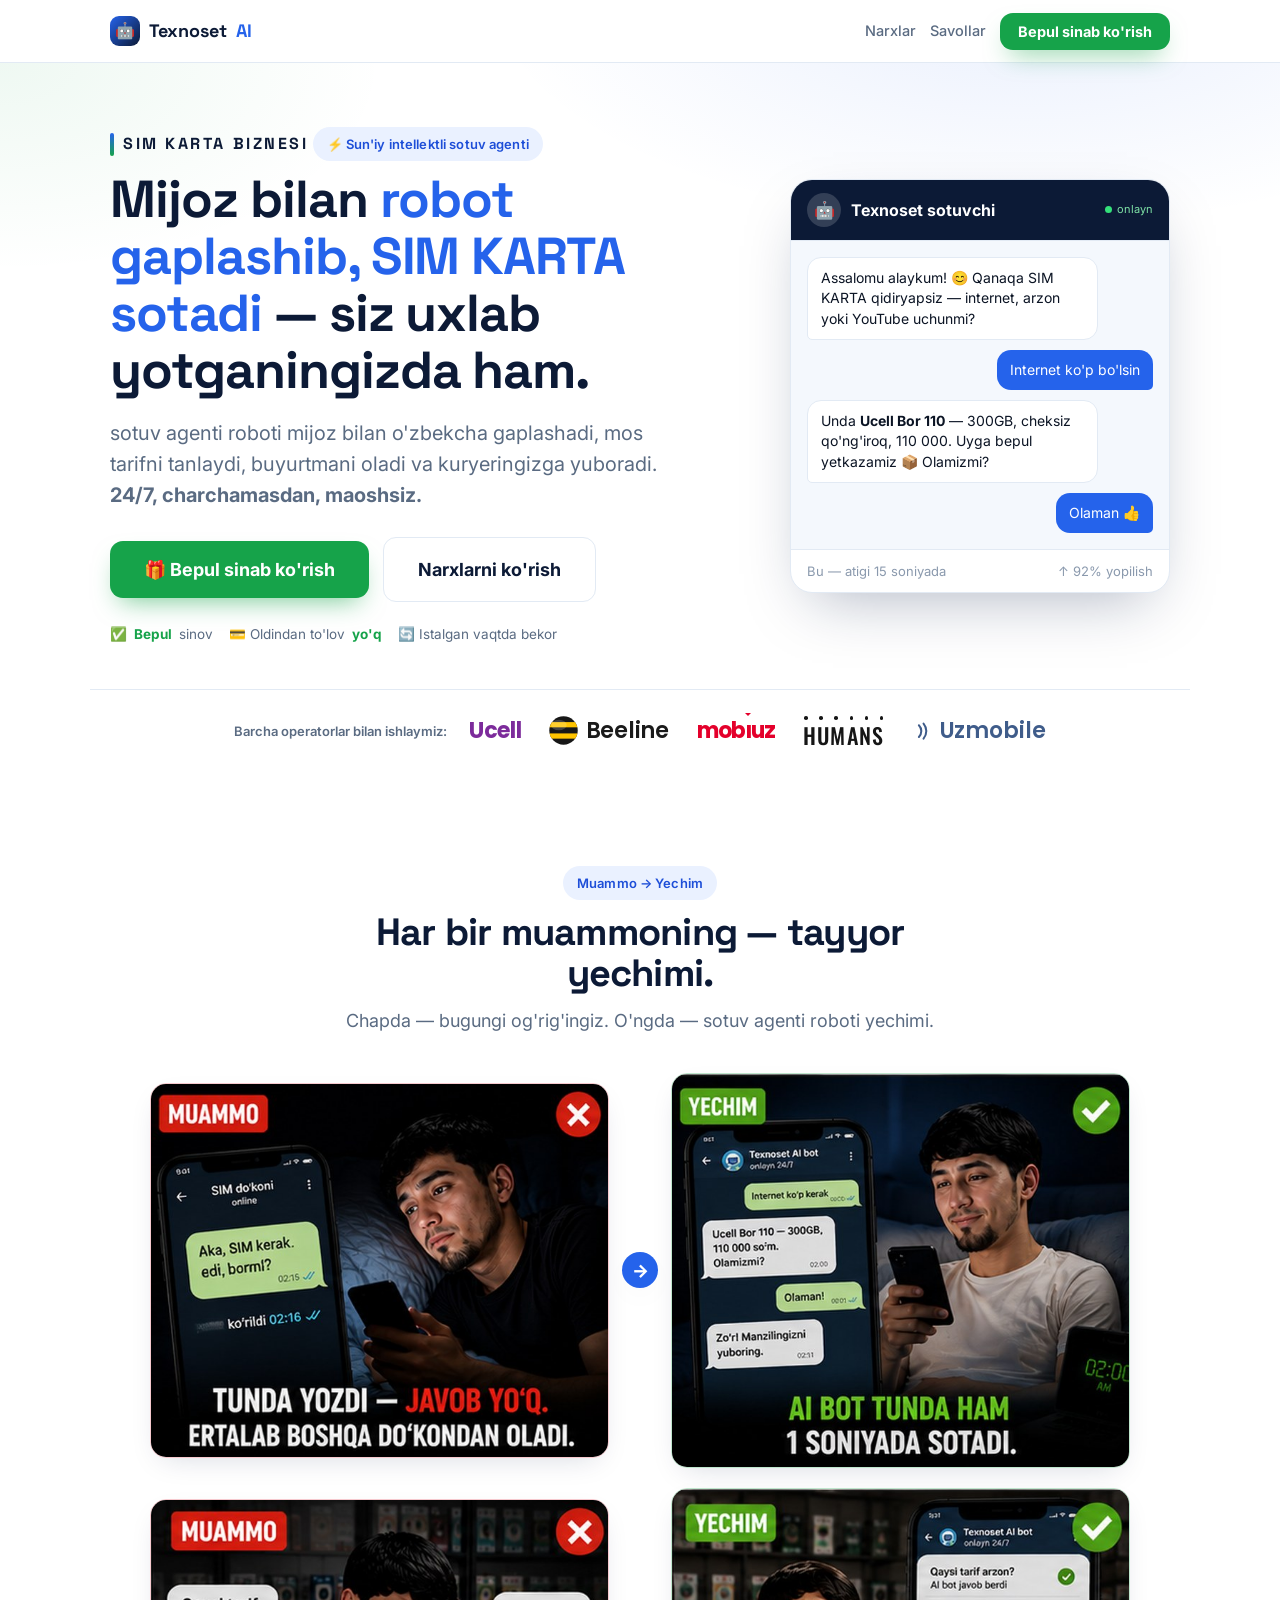
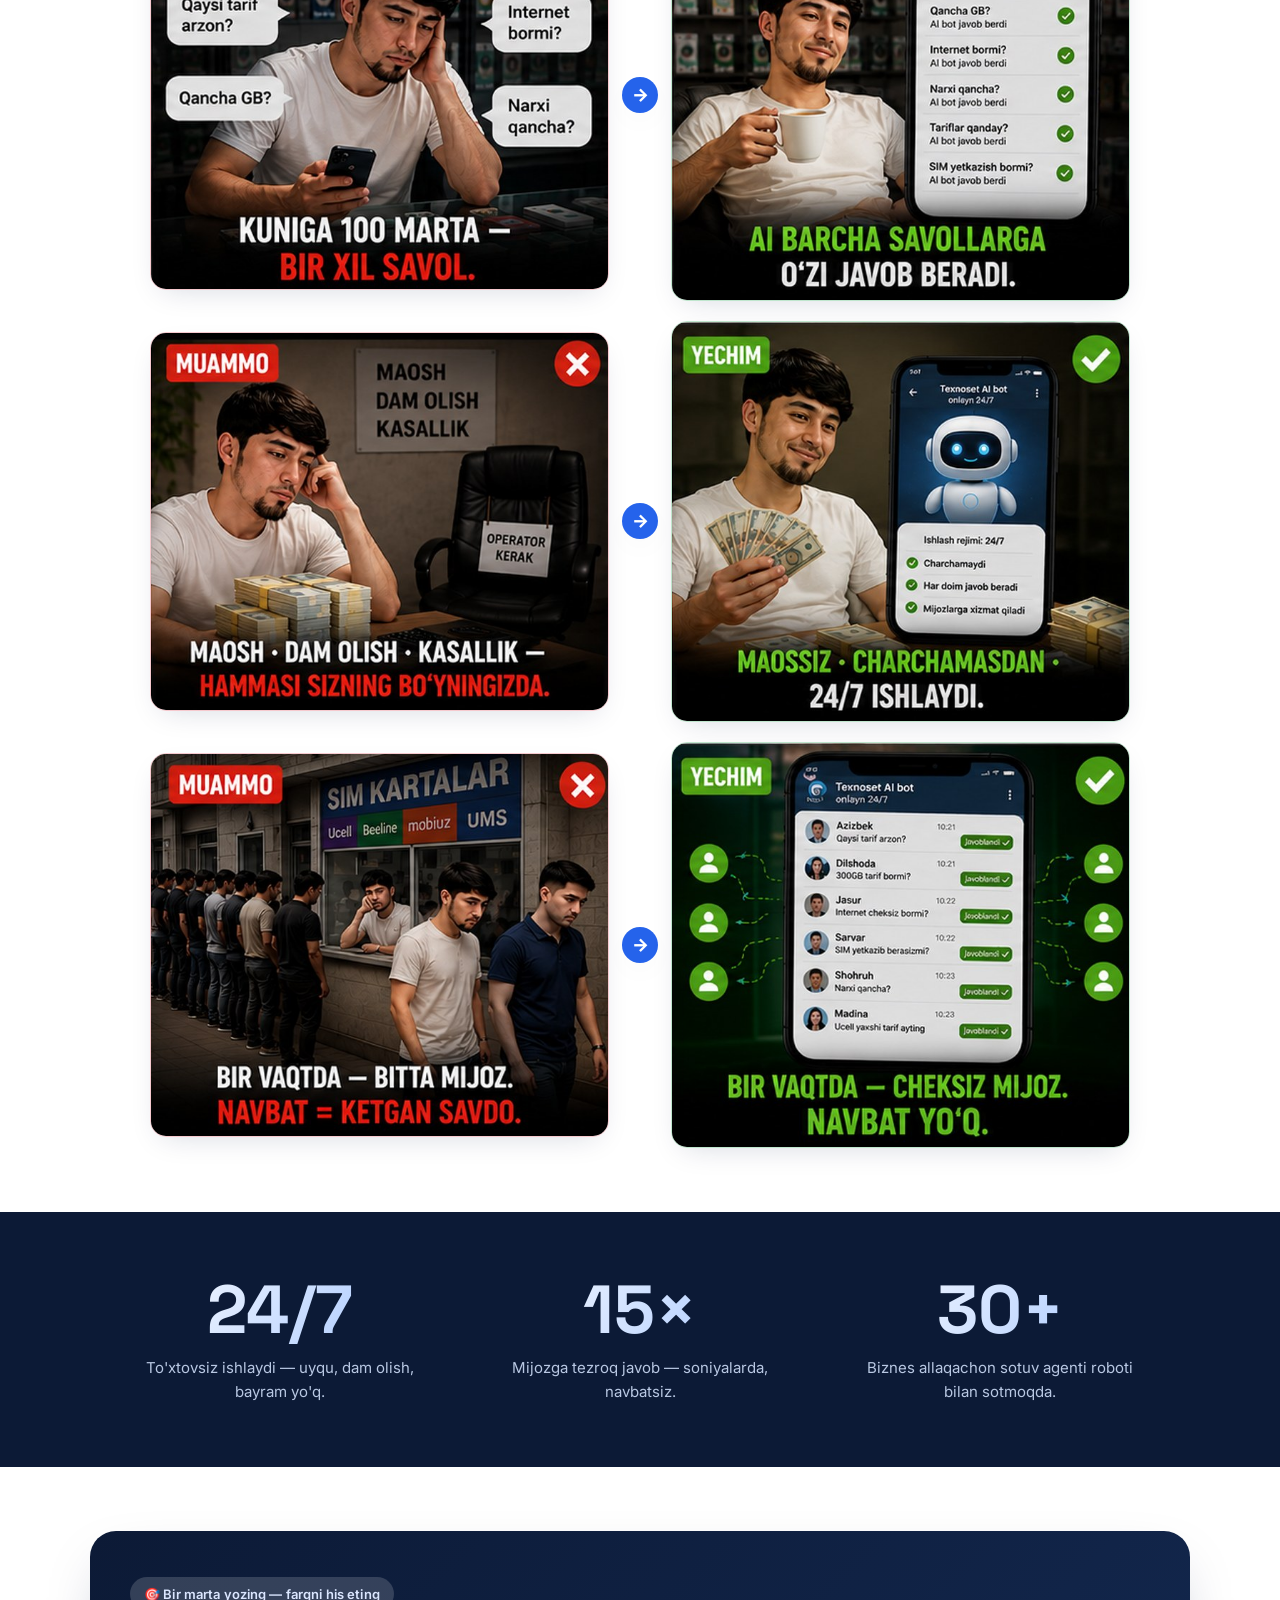
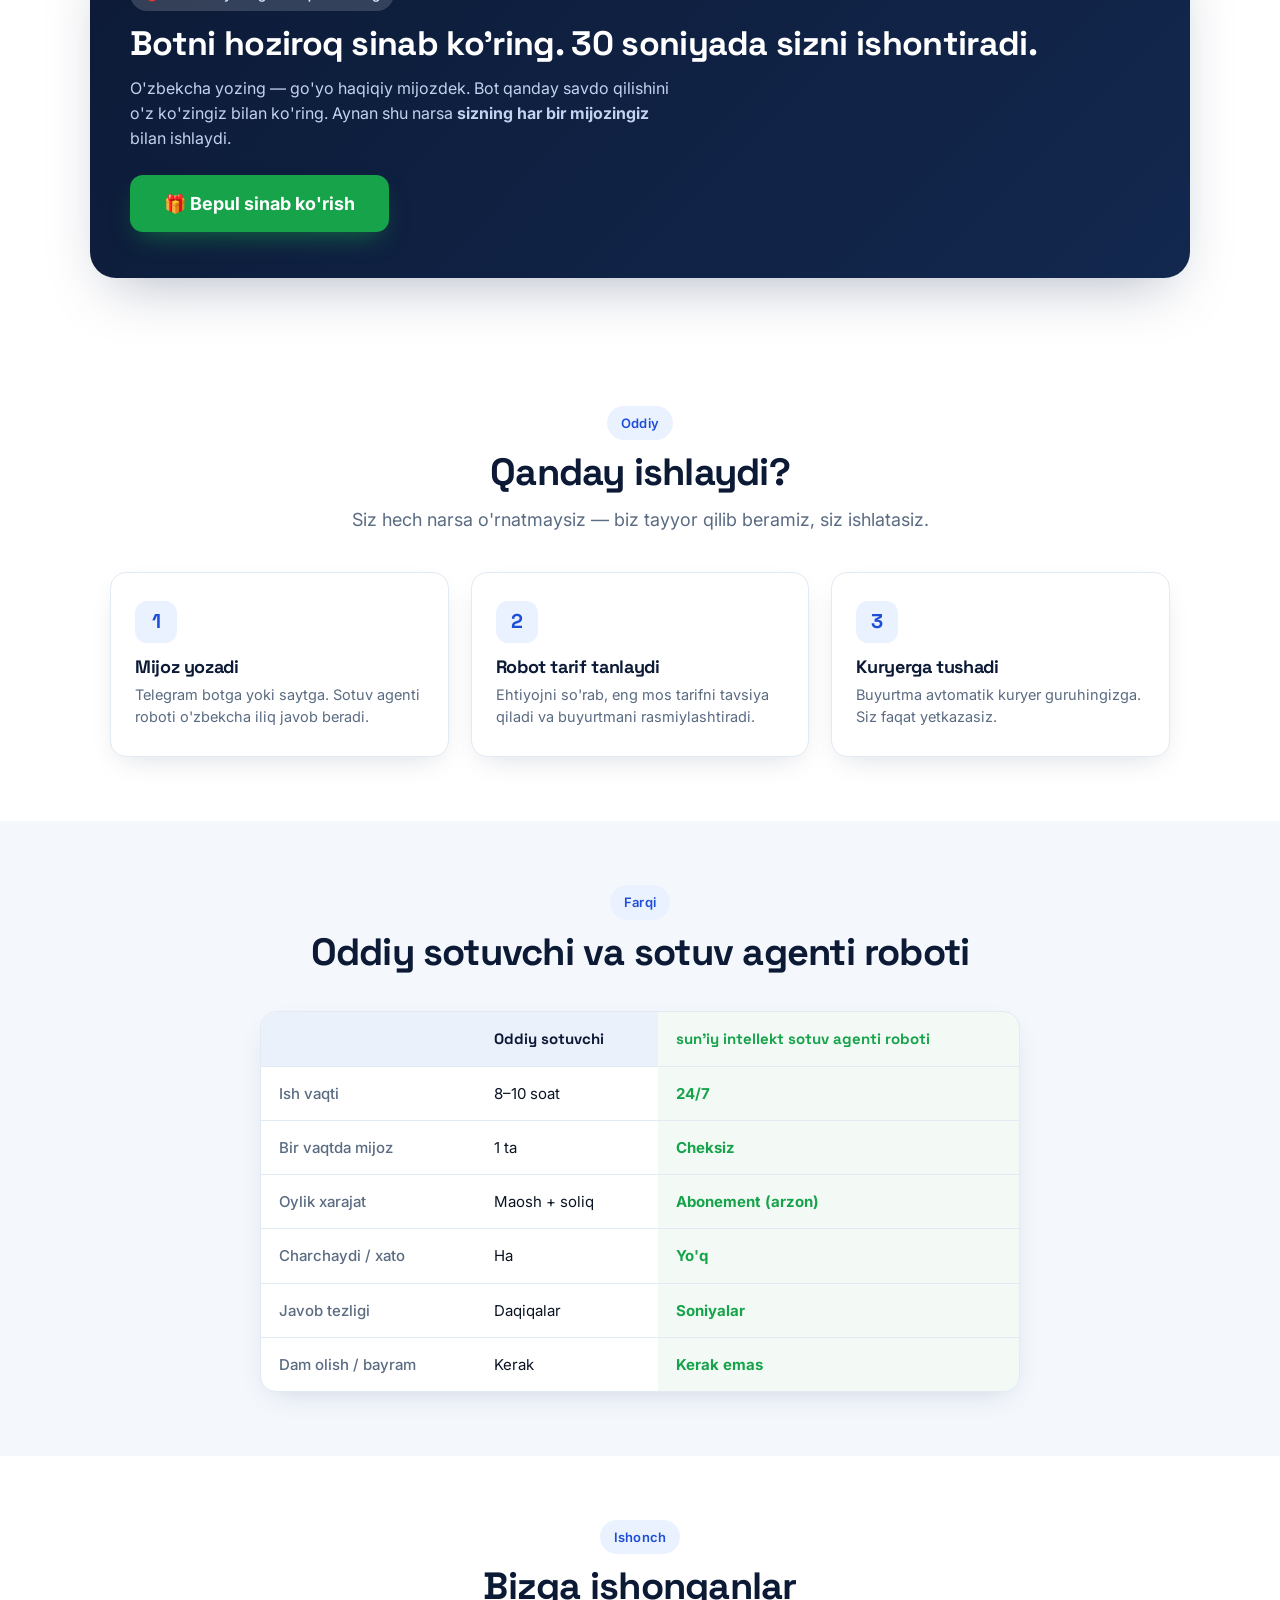
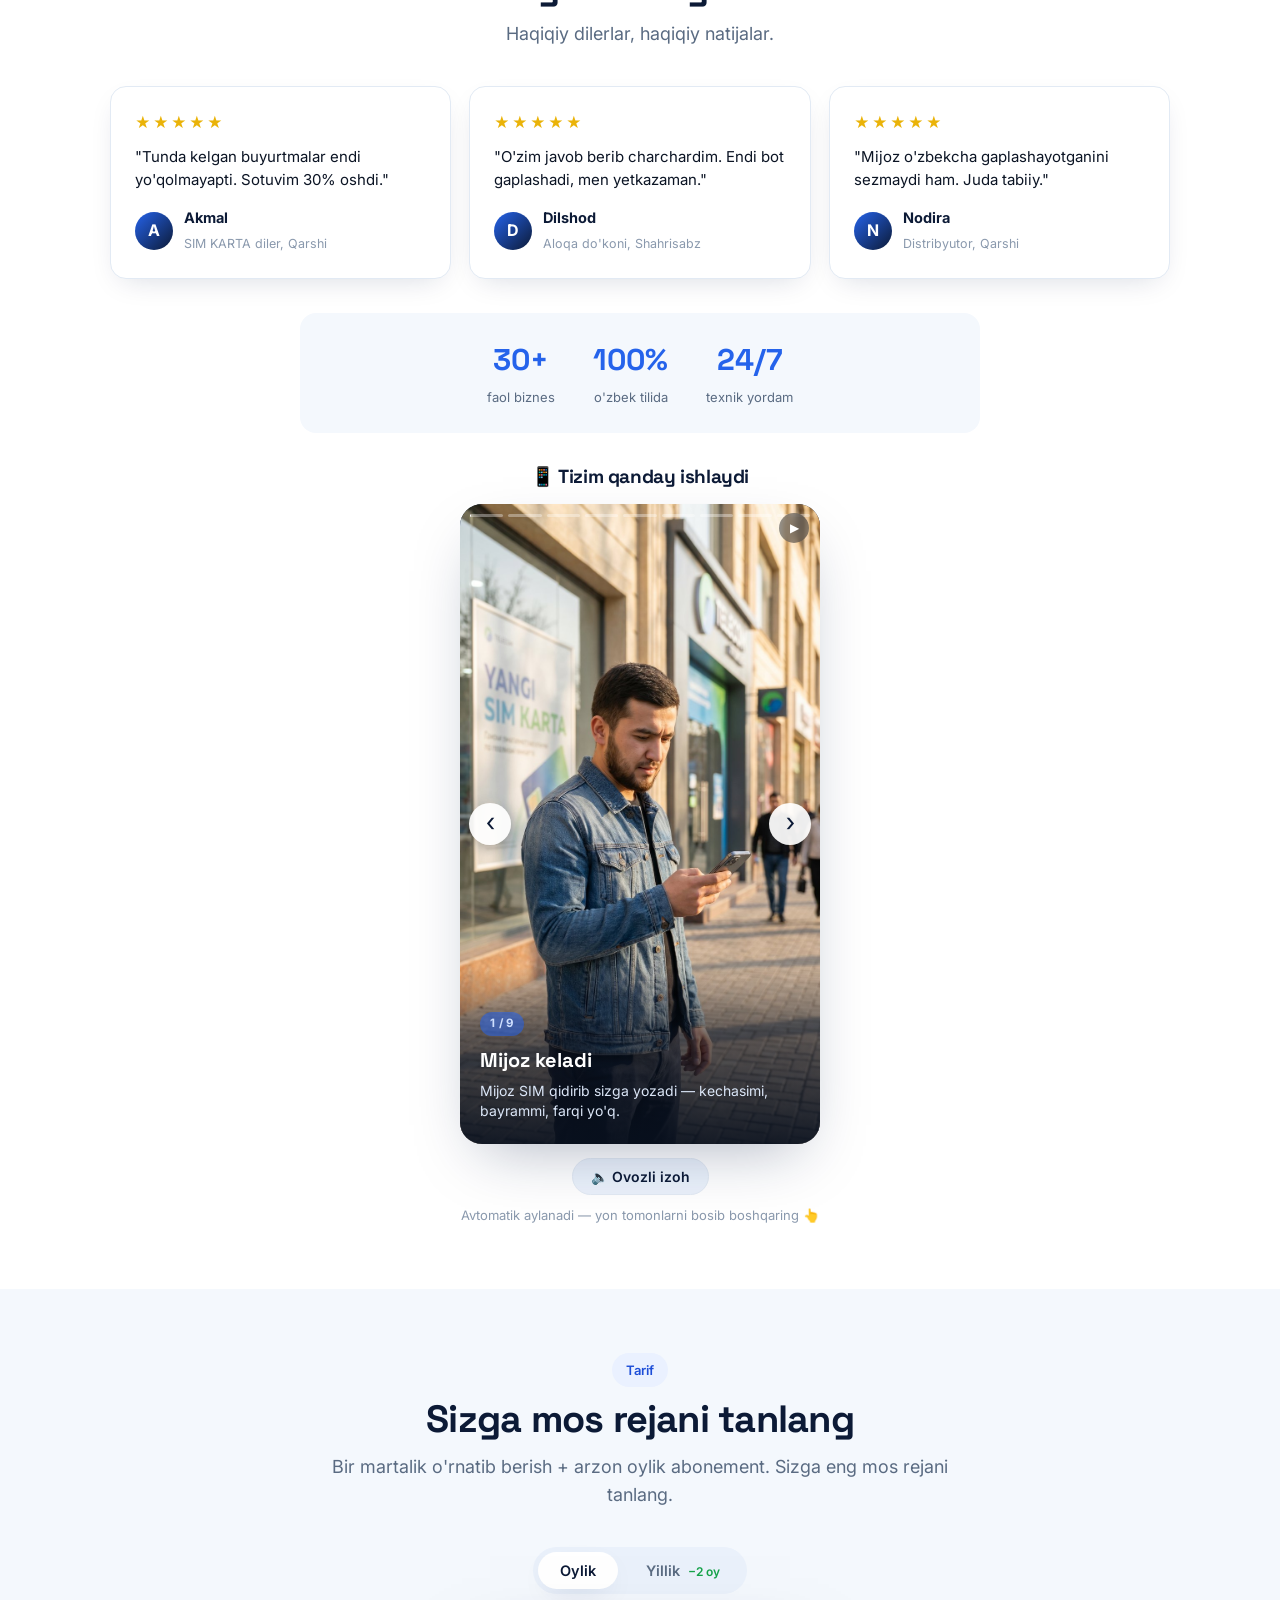
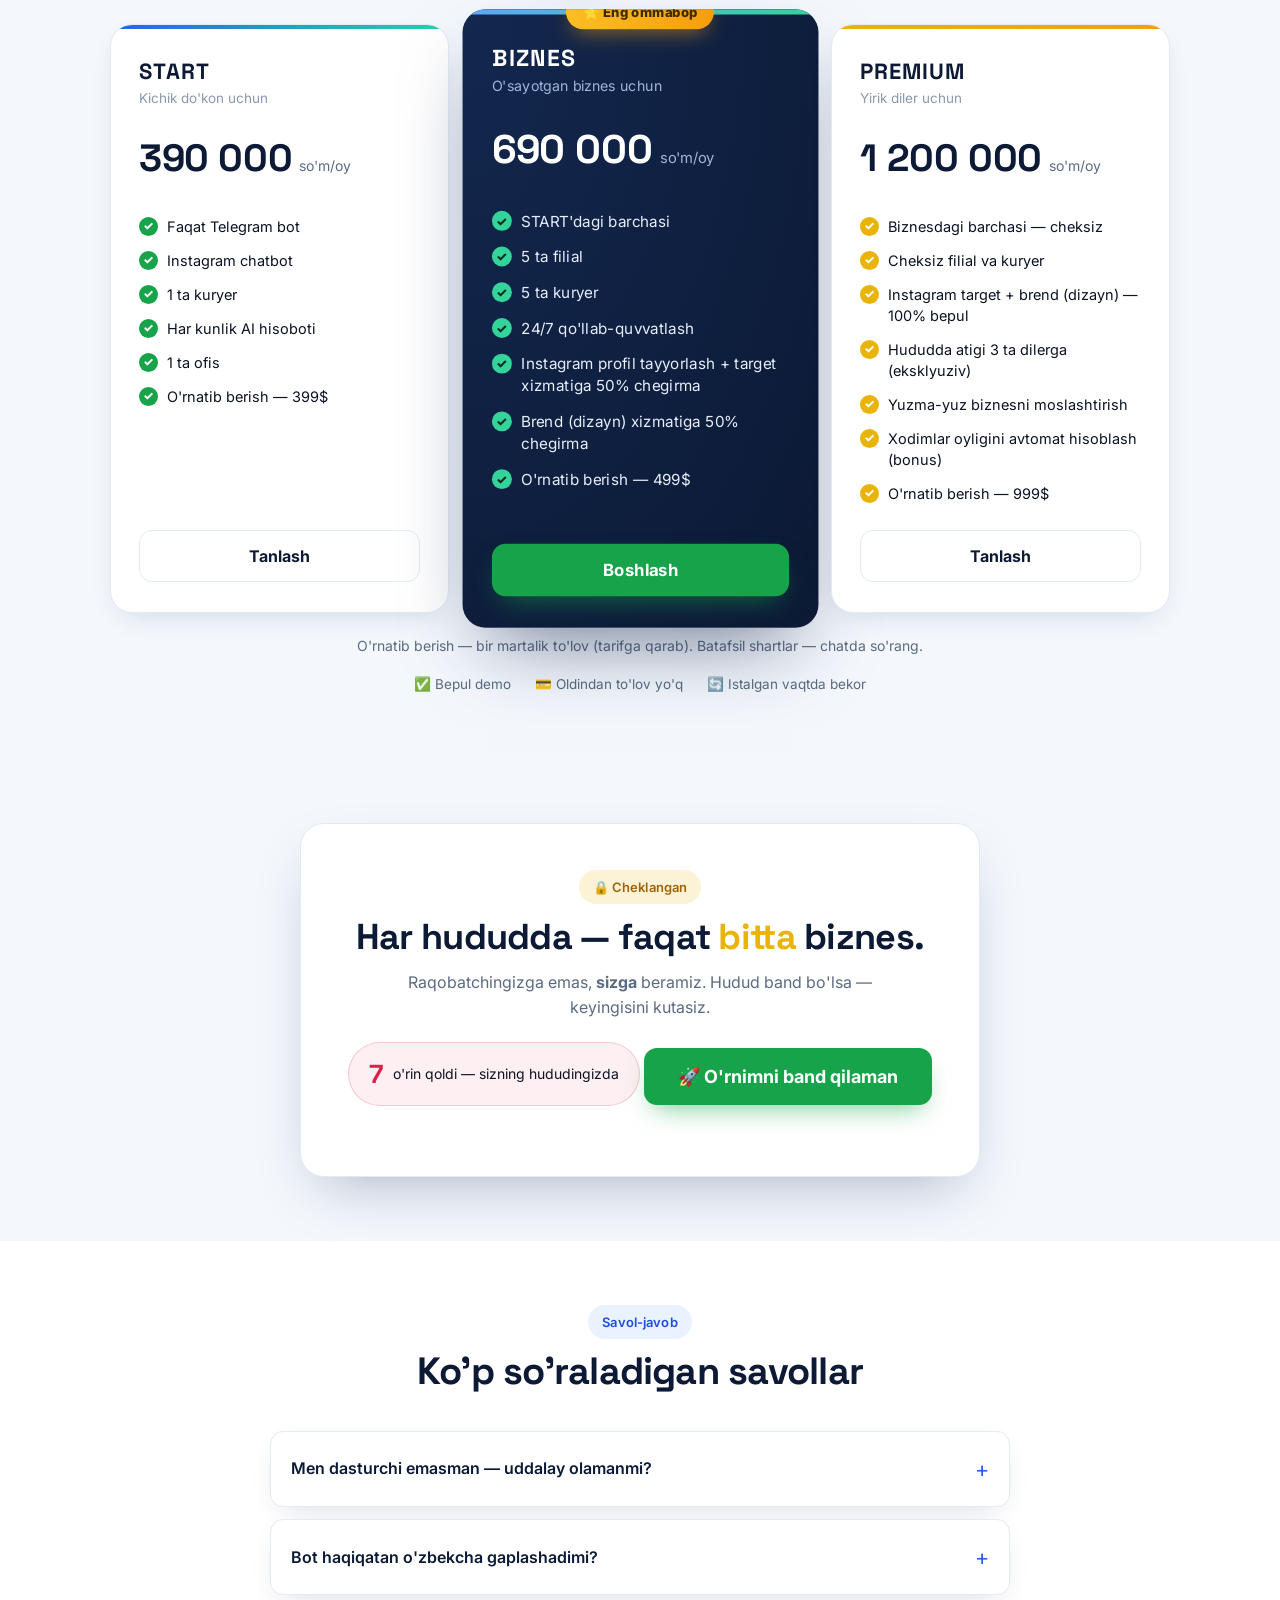
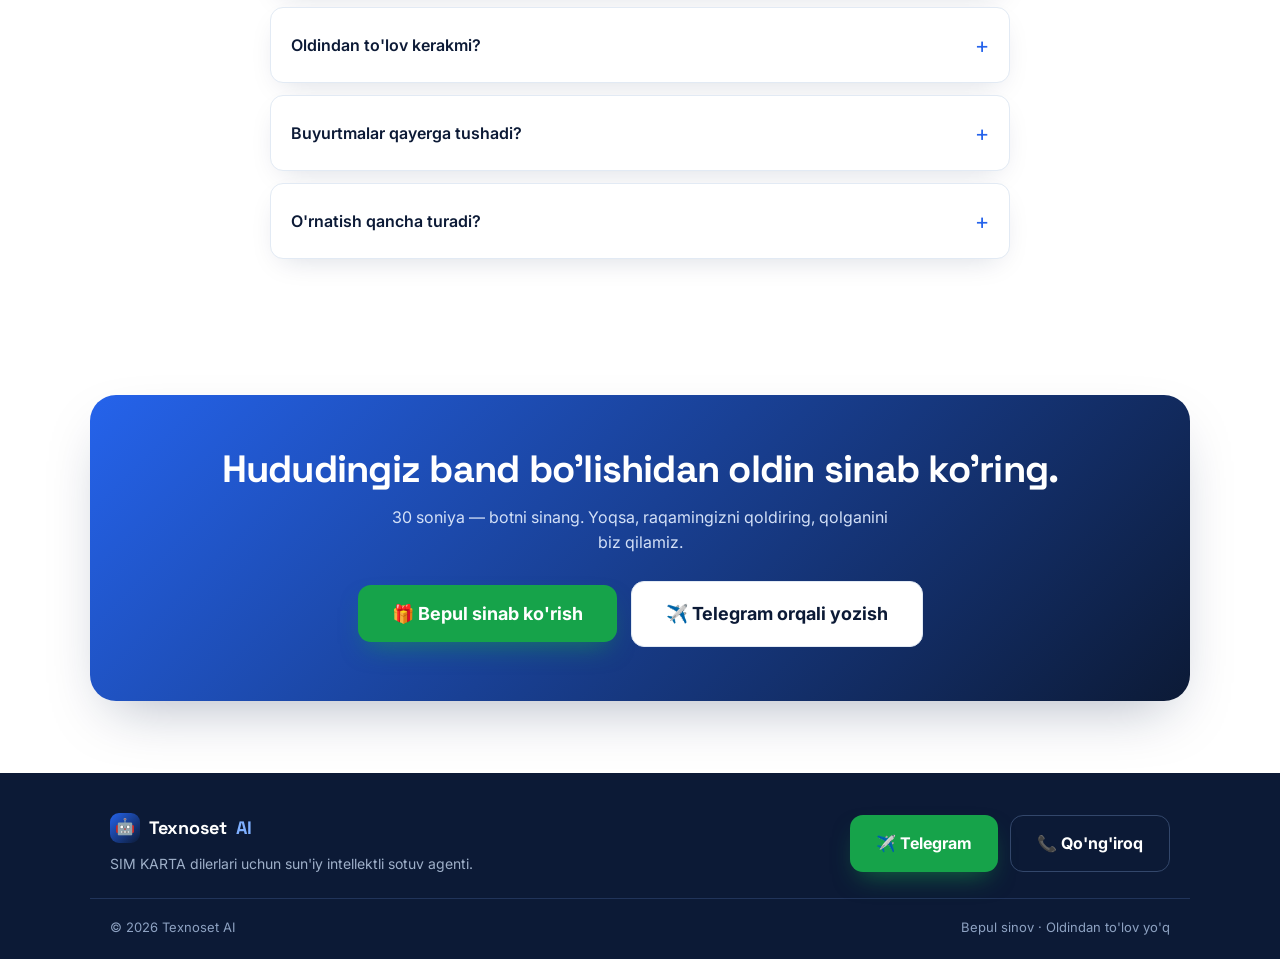
==== commit 9e8ae633: "Pages: AI chat robot -> Bepul sinab ko'rish (chat.js?v=4)" ====
--- a/index.html
+++ b/index.html
@@ -5,7 +5,7 @@
 <meta name="viewport" content="width=device-width, initial-scale=1, viewport-fit=cover">
 <title>Sun'iy intellektli sotuv agenti — SIM KARTA biznesingiz o'zi sotsin | Texnoset</title>
 <meta name="description" content="SIM KARTA dilerlari uchun sun'iy intellekt sotuv agenti roboti: mijoz bilan o'zbekcha gaplashadi, tarif tanlaydi, buyurtma oladi va kuryerga yuboradi. 24/7, maoshsiz. Bepul sinab ko'ring.">
-<link rel="canonical" href="https://developuzb.github.io/simcardbot/">
+<link rel="canonical" href="https://demo.texnoset.uz/">
 <meta name="theme-color" content="#0c1a36">
 
 <!-- Open Graph (Telegram/ijtimoiy tarmoq preview) -->
@@ -14,14 +14,14 @@
 <meta property="og:site_name" content="Texnoset AI">
 <meta property="og:title" content="SIM KARTA biznesingiz o'zi sotsin — sun'iy intellektli sotuv agenti">
 <meta property="og:description" content="Sotuv agenti roboti mijoz bilan o'zbekcha gaplashadi, tarif tanlaydi, buyurtma oladi. 24/7, maoshsiz. Bepul sinab ko'ring.">
-<meta property="og:url" content="https://developuzb.github.io/simcardbot/">
-<meta property="og:image" content="https://developuzb.github.io/simcardbot/assets/og.jpg">
+<meta property="og:url" content="https://demo.texnoset.uz/">
+<meta property="og:image" content="https://demo.texnoset.uz/assets/og.jpg">
 <meta property="og:image:width" content="1200">
 <meta property="og:image:height" content="630">
 <meta name="twitter:card" content="summary_large_image">
 <meta name="twitter:title" content="SIM KARTA biznesingiz o'zi sotsin — sun'iy intellekt sotuv agenti roboti">
 <meta name="twitter:description" content="24/7 mijoz bilan gaplashadi, tarif tanlaydi, buyurtma oladi. Bepul sinab ko'ring.">
-<meta name="twitter:image" content="https://developuzb.github.io/simcardbot/assets/og.jpg">
+<meta name="twitter:image" content="https://demo.texnoset.uz/assets/og.jpg">
 
 <link rel="icon" href="assets/favicon.svg" type="image/svg+xml">
 <link rel="preconnect" href="https://fonts.googleapis.com">
@@ -113,7 +113,7 @@
     <div class="hdr-cta-wrap">
       <a class="nav" href="#narx">Narxlar</a>
       <a class="nav" href="#faq">Savollar</a>
-      <button class="btn btn-cta" data-openchat aria-label="Jonli botni ochish">Sinab ko'rish</button>
+      <button class="btn btn-cta" data-openchat aria-label="Bepul sinab ko'rish">Bepul sinab ko'rish</button>
     </div>
   </div>
 </header>
@@ -127,7 +127,7 @@
       <h1>Mijoz bilan <span class="hl">robot gaplashib, SIM KARTA sotadi</span> — siz uxlab yotganingizda ham.</h1>
       <p class="lead">sotuv agenti roboti mijoz bilan o'zbekcha gaplashadi, mos tarifni tanlaydi, buyurtmani oladi va kuryeringizga yuboradi. <b>24/7, charchamasdan, maoshsiz.</b></p>
       <div class="hero-cta">
-        <button class="btn btn-cta btn-lg" data-openchat aria-label="Botni jonli sinab ko'rish">🤖 Botni jonli sinab ko'ring</button>
+        <button class="btn btn-cta btn-lg" data-openchat aria-label="Bepul sinab ko'rish">🎁 Bepul sinab ko'rish</button>
         <a class="btn btn-ghost btn-lg" href="#narx">Narxlarni ko'rish</a>
       </div>
       <div class="trust-row">
@@ -218,7 +218,7 @@
       <span class="eyebrow" style="background:rgba(255,255,255,.16);color:#dbe6ff">🎯 Bir marta yozing — farqni his eting</span>
       <h2 style="color:#fff;margin-top:14px">Botni hoziroq sinab ko'ring. 30 soniyada sizni ishontiradi.</h2>
       <p style="color:#c3d2ee;margin:14px 0 24px;max-width:540px">O'zbekcha yozing — go'yo haqiqiy mijozdek. Bot qanday savdo qilishini o'z ko'zingiz bilan ko'ring. Aynan shu narsa <b>sizning har bir mijozingiz</b> bilan ishlaydi.</p>
-      <button class="btn btn-cta btn-lg" data-openchat aria-label="Bot bilan suhbatni boshlash">💬 Suhbatni boshlash</button>
+      <button class="btn btn-cta btn-lg" data-openchat aria-label="Bepul sinab ko'rish">🎁 Bepul sinab ko'rish</button>
     </div>
   </div>
 </section>
@@ -352,7 +352,7 @@
     <h2>Hududingiz band bo'lishidan oldin sinab ko'ring.</h2>
     <p>30 soniya — botni sinang. Yoqsa, raqamingizni qoldiring, qolganini biz qilamiz.</p>
     <div class="hero-cta" style="justify-content:center">
-      <button class="btn btn-cta btn-lg" data-openchat>🤖 Botni sinab ko'rish</button>
+      <button class="btn btn-cta btn-lg" data-openchat>🎁 Bepul sinab ko'rish</button>
       <a class="btn btn-ghost btn-lg" id="tgFinal" href="https://t.me/+998770097171" data-tg>✈️ Telegram orqali yozish</a>
     </div>
   </div>
@@ -373,7 +373,7 @@
 
 <!-- ============ MOBIL STICKY CTA ============ -->
 <div class="mob-cta" id="mobCta">
-  <button class="btn btn-cta" data-openchat style="flex:1" aria-label="Botni sinab ko'rish">🤖 Botni sinab ko'rish</button>
+  <button class="btn btn-cta" data-openchat style="flex:1" aria-label="Bepul sinab ko'rish">🎁 Bepul sinab ko'rish</button>
 </div>
 
 <!-- ============ CHAT VIDJETI (chat.js to'ldiradi) ============ -->
@@ -381,7 +381,7 @@
 
 <script src="js/config.js"></script>
 <script src="js/analytics.js" defer></script>
-<script src="js/chat.js?v=3" defer></script>
+<script src="js/chat.js?v=4" defer></script>
 <script src="js/stories.js?v=3" defer></script>
 <script src="js/main.js" defer></script>
 </body>
